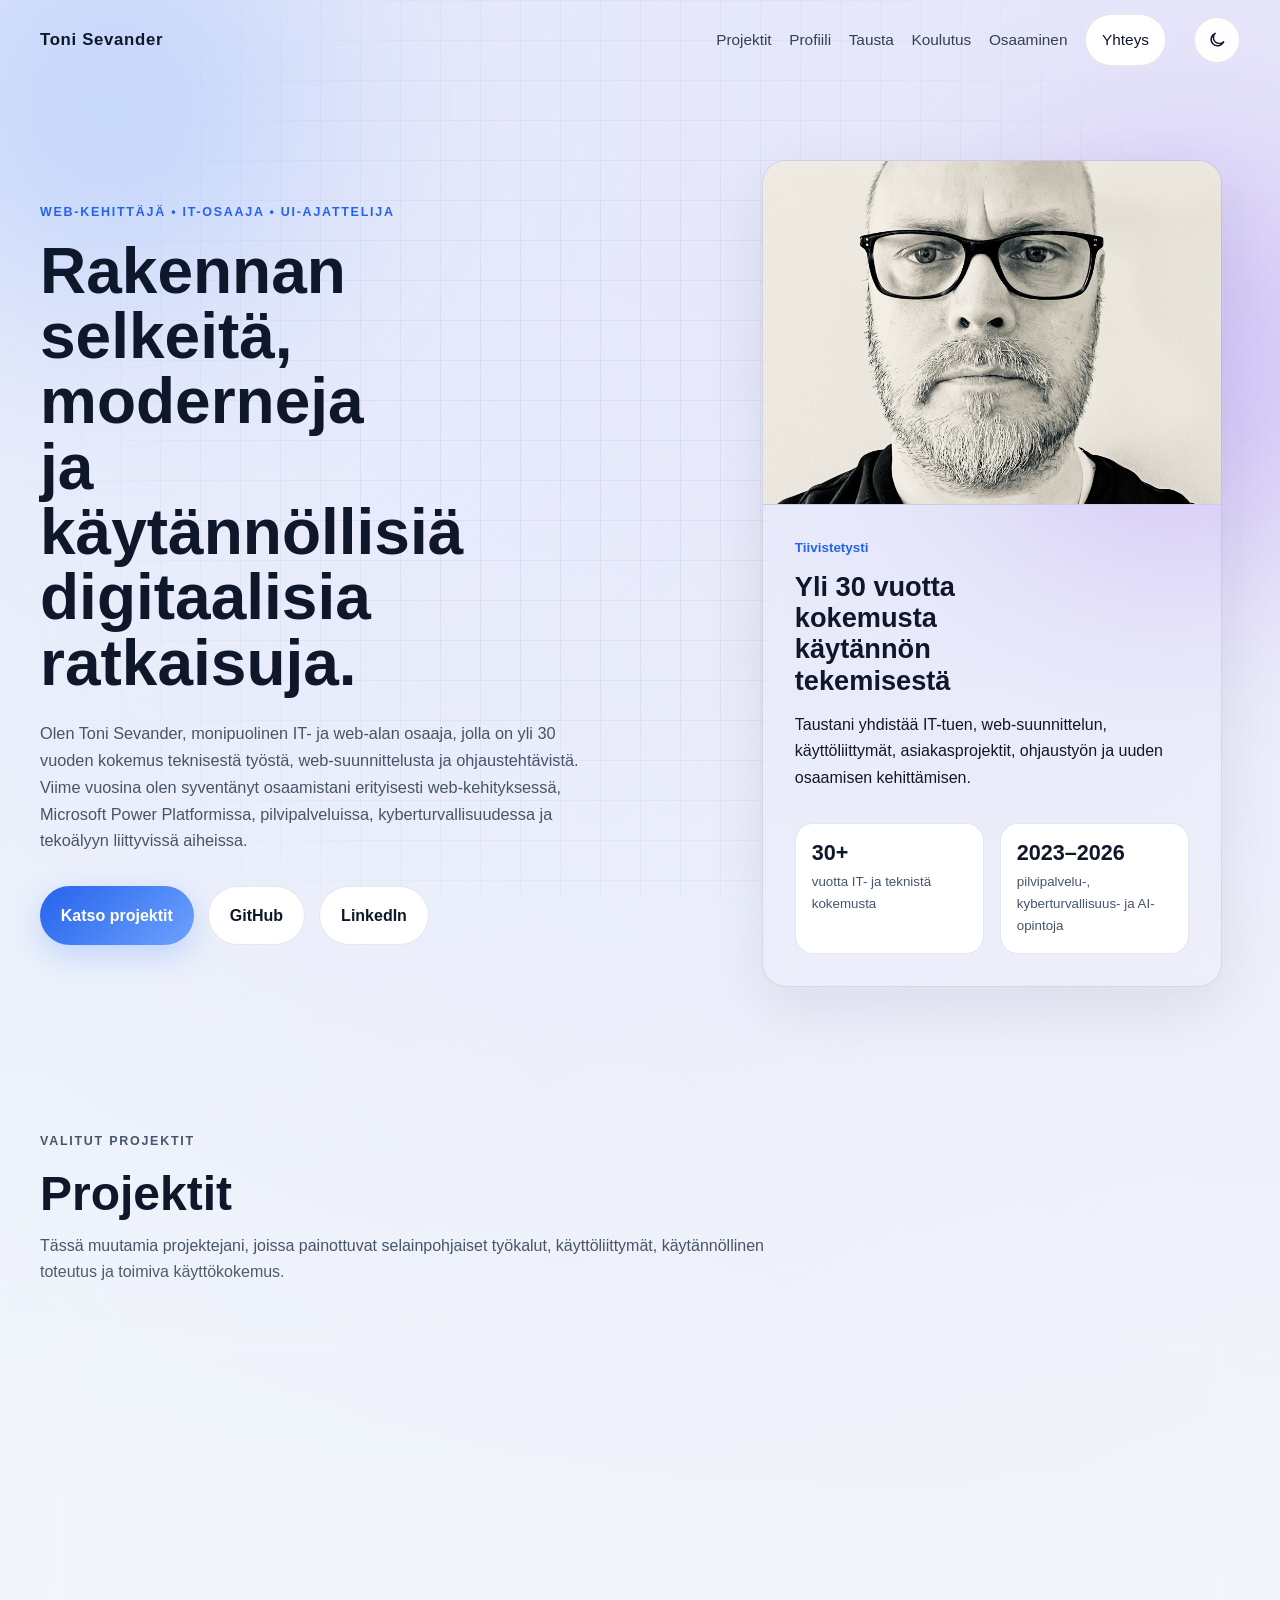
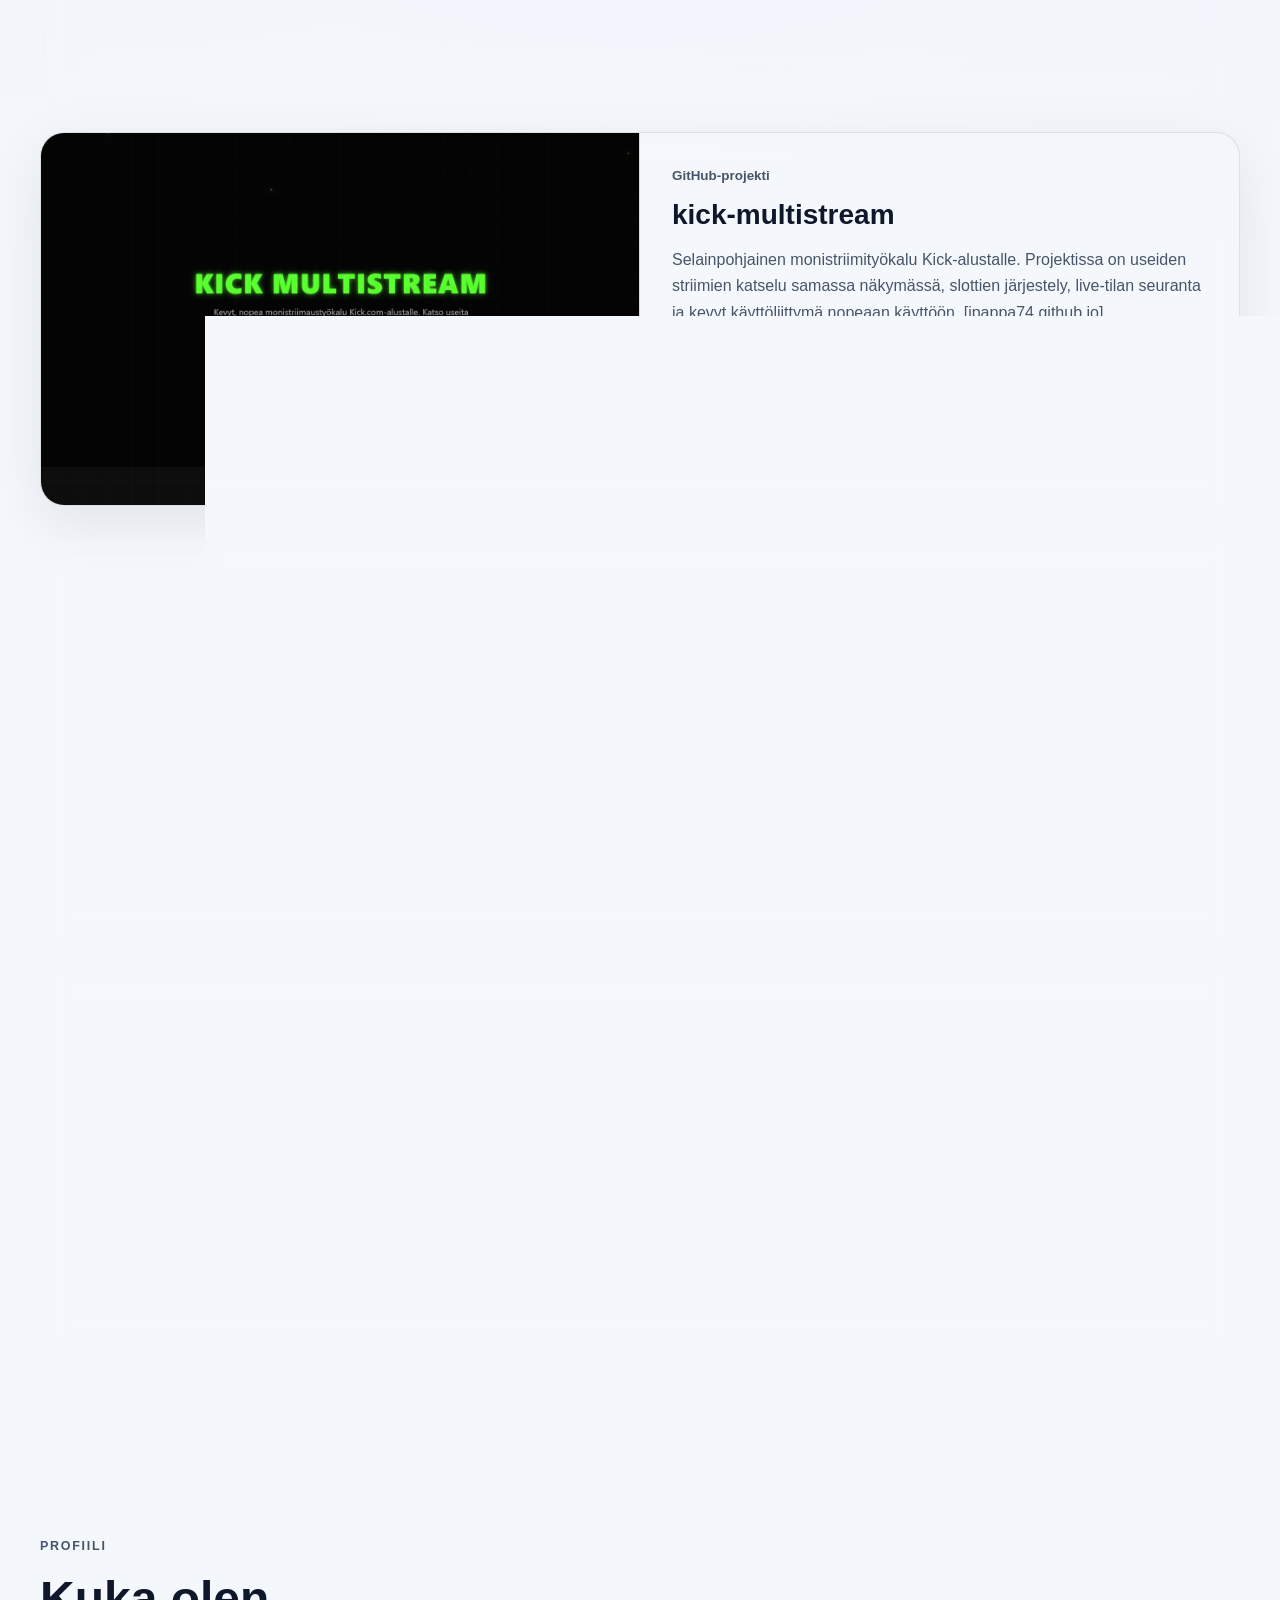
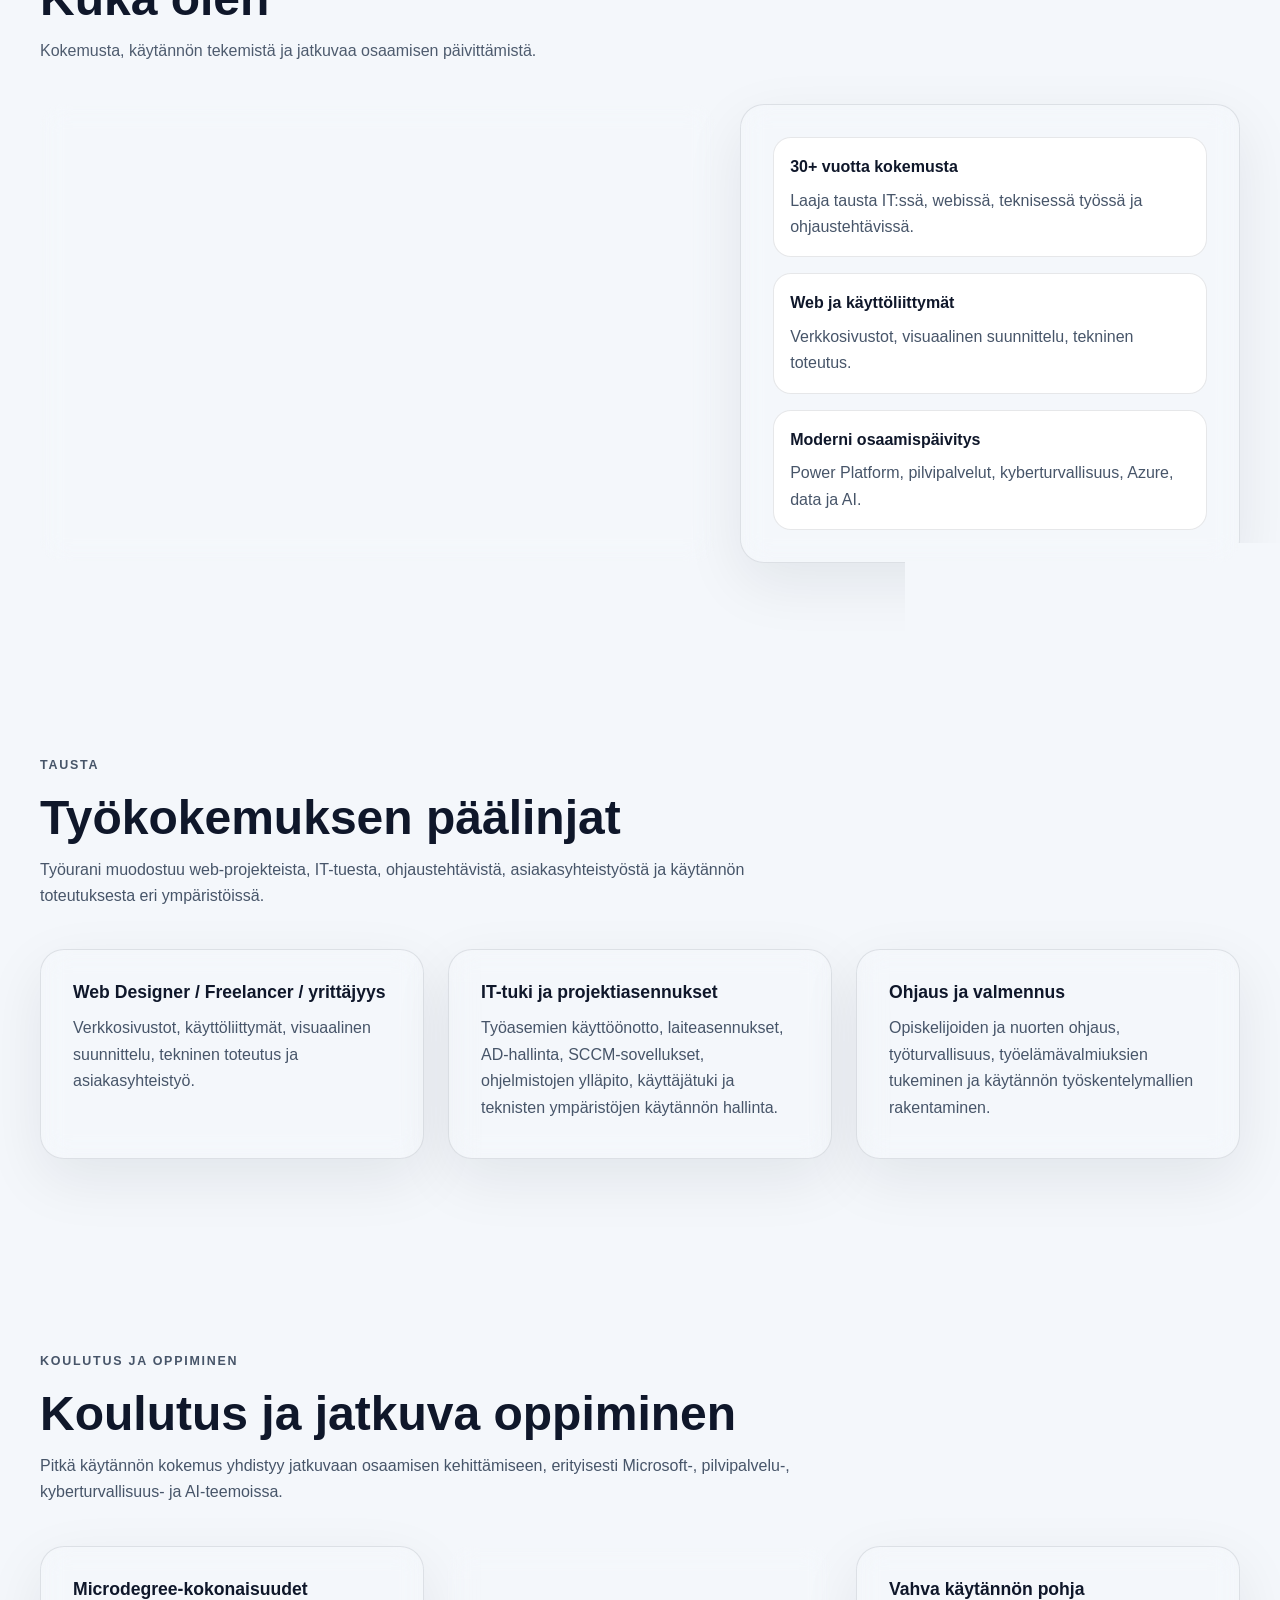
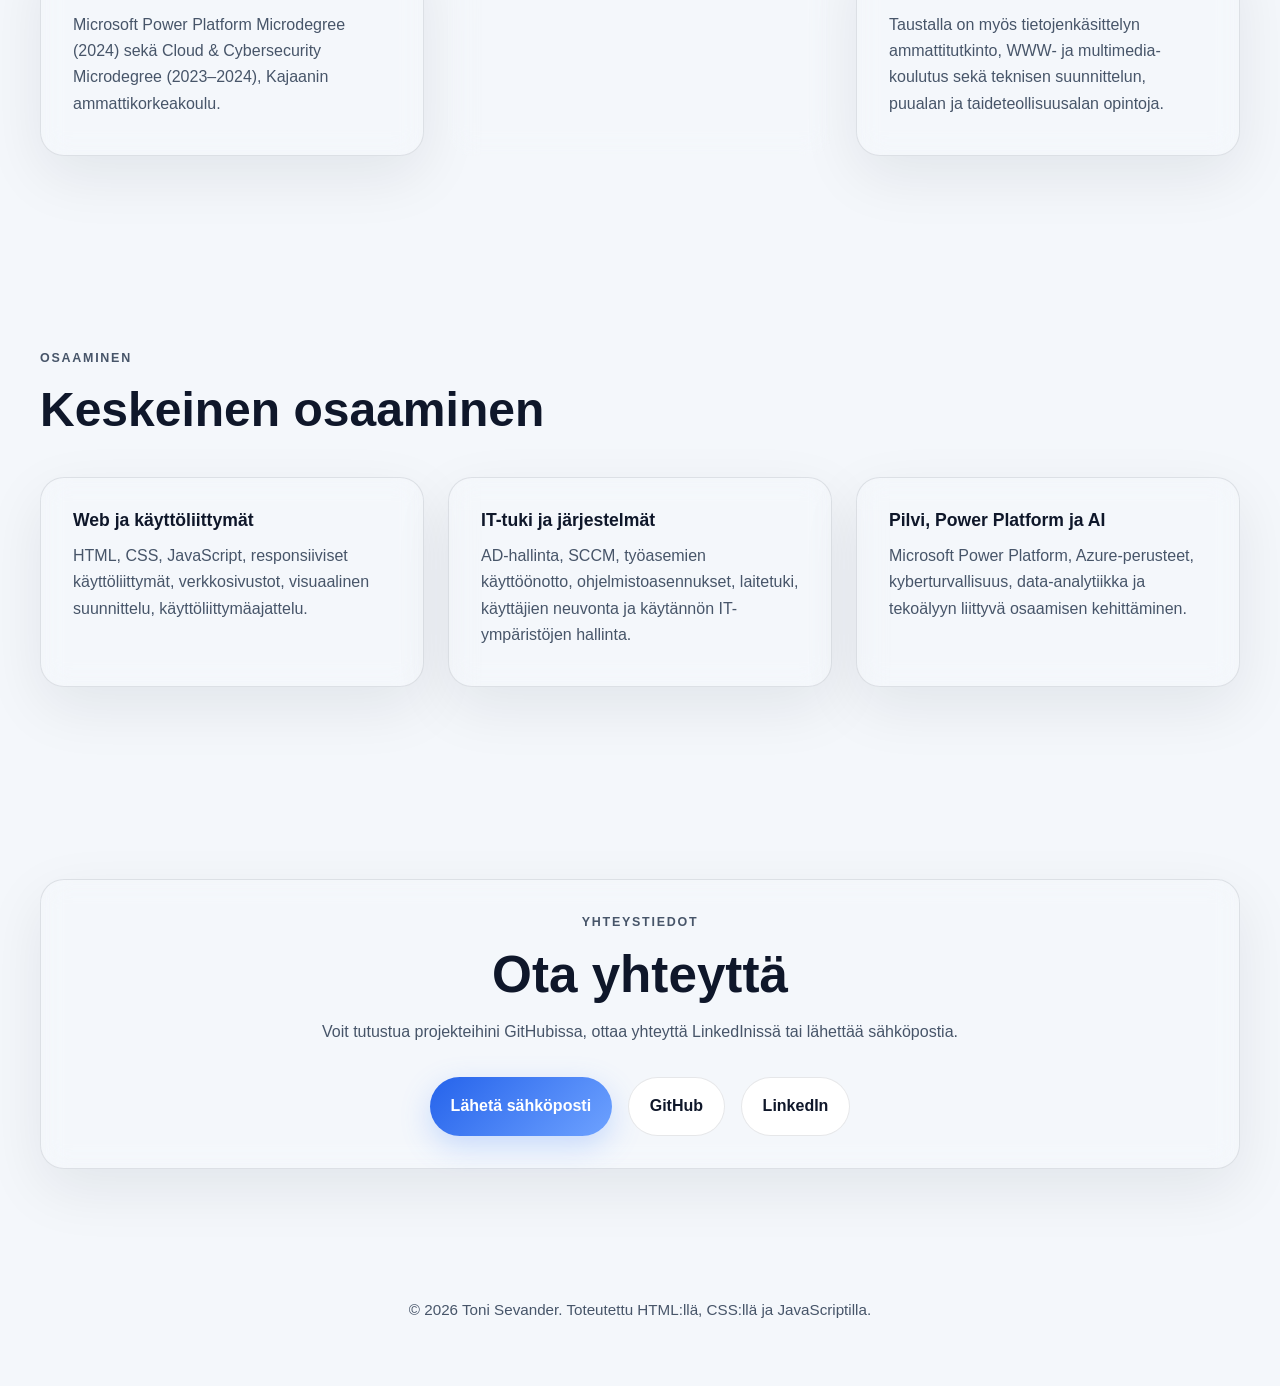
==== index.html @ 5d5437a3 "Update print statement from 'Hello' to 'Goodbye'" ====
<head>
	  <meta charset="UTF-8" />
	  <meta name="viewport" content="width=device-width, initial-scale=1.0" />

	  <title>Toni Sevander | Portfolio</title>
	  <meta
		name="description"
		content="Toni Sevanderin portfolio – web-kehitystä, käyttöliittymiä, IT-osaamista sekä jatkuvaa oppimista pilvipalvelu- ja AI-teemoissa."
	  />
	  <meta
		name="keywords"
		content="Toni Sevander, portfolio, web-kehitys, frontend, HTML, CSS, JavaScript, IT-tuki, Power Platform, Azure"
	  />
	  <meta name="author" content="Toni Sevander" />
	  <meta name="theme-color" content="#0b1020" />
	  <meta name="robots" content="index, follow" />

	  <link rel="icon" type="image/svg+xml" href="assets/favicon/favicon.ico" />
	  <link rel="icon" type="image/png" sizes="32x32" href="assets/favicon/favicon-32.png" />
	  <link rel="icon" type="image/png" sizes="16x16" href="assets/favicon/favicon-16.png" />
	  <link rel="apple-touch-icon" sizes="180x180" href="assets/favicon/apple-touch-icon.png" />

	  <meta property="og:type" content="website" />
	  <meta property="og:locale" content="fi_FI" />
	  <meta property="og:site_name" content="Toni Sevander Portfolio" />
	  <meta property="og:title" content="Toni Sevander | Portfolio" />
	  <meta
		property="og:description"
		content="Web-kehitystä, käyttöliittymiä, IT-osaamista sekä jatkuvaa oppimista pilvipalvelu- AI-teemoissa."
	  />
	  <meta
		property="og:url"
		content="https://ipappa74.github.io/tonis-portfolio/"
	  />
	  <meta
		property="og:image"
		content="https://ipappa74.github.io/tonis-portfolio/assets/images/og-image.jpg"
	  />
	  <meta property="og:image:width" content="1200" />
	  <meta property="og:image:height" content="630" />
	  <meta property="og:image:alt" content="Toni Sevanderin portfolio" />

	  <meta name="twitter:card" content="summary_large_image" />
	  <meta name="twitter:title" content="Toni Sevander | Portfolio" />
	  <meta
		name="twitter:description"
		content="Web-kehitystä, käyttöliittymiä, IT-osaamista sekä jatkuvaa oppimista pilvipalvelu- ja AI-teemoissa."
	  />
	  <meta
		name="twitter:image"
		content="https://ipappa74.github.io/tonis-portfolio/assets/images/og-image.jpg"
	  />

	  <script>
		document.documentElement.classList.add("js-enabled");

		const savedTheme = localStorage.getItem("theme");
		const systemPrefersDark = window.matchMedia("(prefers-color-scheme: dark)").matches;

		if (savedTheme === "dark" || (!savedTheme && systemPrefersDark)) {
		  document.documentElement.setAttribute("data-theme", "dark");
		} else {
		  document.documentElement.setAttribute("data-theme", "light");
		}
	  </script>

	  <link rel="stylesheet" href="style.css" />
	</head>
  <body>
    <div class="bg-orb orb-1"></div>
    <div class="bg-orb orb-2"></div>
    <div class="bg-grid"></div>

    <header class="site-header" id="header">
      <nav class="navbar container">
        <a href="#hero" class="logo">Toni Sevander</a>

        <div class="nav-links" id="navLinks">
          <a href="#projects">Projektit</a>
          <a href="#about">Profiili</a>
          <a href="#experience">Tausta</a>
          <a href="#education">Koulutus</a>
          <a href="#stack">Osaaminen</a>
          <a href="#contact" class="nav-cta">Yhteys</a>
        </div>

        <button
          class="theme-toggle"
          id="themeToggle"
          type="button"
          aria-label="Vaihda teema"
          title="Vaihda teema"
        >
          <span class="theme-toggle-icon" aria-hidden="true"></span>
        </button>

        <button class="nav-toggle" id="navToggle" aria-label="Avaa valikko">
          <span></span>
          <span></span>
        </button>
      </nav>
    </header>

    <main>
      <section class="hero container reveal" id="hero">
        <div class="hero-copy">
          <p class="eyebrow">Web-kehittäjä • IT-osaaja • UI-ajattelija</p>
          <h1>
            Rakennan selkeitä, moderneja ja käytännöllisiä digitaalisia ratkaisuja.
          </h1>
          <p class="hero-text">
            Olen Toni Sevander, monipuolinen IT- ja web-alan osaaja, jolla on yli
            30 vuoden kokemus teknisestä työstä, web-suunnittelusta ja
            ohjaustehtävistä. Viime vuosina olen syventänyt osaamistani erityisesti
            web-kehityksessä, Microsoft Power Platformissa, pilvipalveluissa,
            kyberturvallisuudessa ja tekoälyyn liittyvissä aiheissa.
          </p>

          <div class="hero-actions">
            <a href="#projects" class="btn btn-primary">Katso projektit</a>
            <a
              href="https://github.com/ipappa74"
              target="_blank"
              rel="noopener noreferrer"
              class="btn btn-secondary"
            >
              GitHub
            </a>
            <a
              href="https://www.linkedin.com/in/toni-sevander/"
              target="_blank"
              rel="noopener noreferrer"
              class="btn btn-secondary"
            >
              LinkedIn
            </a>
          </div>
        </div>

        <div class="hero-visual reveal">
          <div class="profile-card glass">
            <div class="profile-image-wrap">
              <img
                src="assets/images/profile.jpeg"
                alt="Toni Sevander"
                class="profile-image"
              />
              <div class="image-fallback" aria-hidden="true">
                <div class="image-fallback-content">
                  <strong>Toni Sevander</strong>
                  <span>Lisää profiilikuva: assets/images/profile.jpg</span>
                </div>
              </div>
            </div>

            <div class="profile-card-content">
              <p class="card-label">Tiivistetysti</p>
              <h2>Yli 30 vuotta kokemusta käytännön tekemisestä</h2>
              <p>
                Taustani yhdistää IT-tuen, web-suunnittelun, käyttöliittymät,
                asiakasprojektit, ohjaustyön ja uuden osaamisen kehittämisen.
              </p>

              <div class="mini-stats">
                <div>
                  <span>30+</span>
                  <small>vuotta IT- ja teknistä kokemusta</small>
                </div>
                <div>
                  <span>2023–2026</span>
                  <small>pilvipalvelu-, kyberturvallisuus- ja AI-opintoja</small>
                </div>
              </div>
            </div>
          </div>
        </div>
      </section>

      <section class="section container reveal" id="projects">
        <div class="section-heading">
          <p class="eyebrow">Valitut projektit</p>
          <h2>Projektit</h2>
          <p>
            Tässä muutamia projektejani, joissa painottuvat selainpohjaiset työkalut,
            käyttöliittymät, käytännöllinen toteutus ja toimiva käyttökokemus.
          </p>
        </div>

        <div class="projects">
          <article class="project-card glass">
            <div class="project-image-wrap">
              <img
                src="assets/images/streamlayer.png"
                alt="StreamLayer-projektin näkymä"
                class="project-shot"
              />
              <div class="image-fallback" aria-hidden="true">
                <div class="image-fallback-content">
                  <strong>StreamLayer</strong>
                  <span>Lisää screenshot: assets/images/streamlayer.png</span>
                </div>
              </div>
            </div>
            <div class="project-content">
              <p class="project-tag">GitHub-projekti</p>
              <h3>streamlayer</h3>
              <p>
                Kevyt monistriimien hallintapaneeli Twitch- ja Kick-ympäristöihin.
                Projektissa korostuvat responsiivinen käyttöliittymä, automaattinen
                layout, live-tilan seuranta, suosikit sekä eri palveluihin tehtävät
                integraatiot. [ipappa74.github.io](https://ipappa74.github.io/streamlayer/)
              </p>
              <ul class="tech-list">
                <li>HTML5</li>
                <li>CSS3</li>
                <li>JavaScript</li>
                <li>API-integraatiot</li>
              </ul>
              <div class="project-links">
                <a
                  href="https://ipappa74.github.io/streamlayer/"
                  target="_blank"
                  rel="noopener noreferrer"
                >
                  Live
                </a>
                <a
                  href="https://github.com/ipappa74/streamlayer"
                  target="_blank"
                  rel="noopener noreferrer"
                >
                  GitHub
                </a>
              </div>
            </div>
          </article>

          <article class="project-card glass">
            <div class="project-image-wrap">
              <img
                src="assets/images/kick-multistream.png"
                alt="Kick Multistream -projektin näkymä"
                class="project-shot"
              />
              <div class="image-fallback" aria-hidden="true">
                <div class="image-fallback-content">
                  <strong>Kick Multistream</strong>
                  <span>Lisää screenshot: assets/images/kick-multistream.png</span>
                </div>
              </div>
            </div>
            <div class="project-content">
              <p class="project-tag">GitHub-projekti</p>
              <h3>kick-multistream</h3>
              <p>
                Selainpohjainen monistriimityökalu Kick-alustalle. Projektissa on
                useiden striimien katselu samassa näkymässä, slottien järjestely,
                live-tilan seuranta ja kevyt käyttöliittymä nopeaan käyttöön. [ipappa74.github.io](https://ipappa74.github.io/kick-multistream/)
              </p>
              <ul class="tech-list">
                <li>HTML5</li>
                <li>CSS3</li>
                <li>Vanilla JS</li>
                <li>Kick UI</li>
              </ul>
              <div class="project-links">
                <a
                  href="https://ipappa74.github.io/kick-multistream/"
                  target="_blank"
                  rel="noopener noreferrer"
                >
                  Live
                </a>
                <a
                  href="https://github.com/ipappa74/kick-multistream"
                  target="_blank"
                  rel="noopener noreferrer"
                >
                  GitHub
                </a>
              </div>
            </div>
          </article>

          <article class="project-card glass">
            <div class="project-image-wrap">
              <img
                src="assets/images/bookmark-manager.png"
                alt="Bookmark Manager Pro -projektin näkymä"
                class="project-shot"
              />
              <div class="image-fallback" aria-hidden="true">
                <div class="image-fallback-content">
                  <strong>Bookmark Manager Pro</strong>
                  <span>Lisää screenshot: assets/images/bookmark-manager.png</span>
                </div>
              </div>
            </div>
            <div class="project-content">
              <p class="project-tag">GitHub-projekti</p>
              <h3>bookmark-manager</h3>
              <p>
                Selainlaajennus Chromelle ja Edgelle, joka korvaa selaimen
                oletuskirjanmerkkivalikon laajalla hallintanäkymällä. Mukana ovat
                esimerkiksi kirjanmerkkipuu, reaaliaikainen haku, drag & drop,
                duplikaattien etsintä, URL-tarkistus sekä HTML- ja JSON-vienti/tuonti. [github.com](https://github.com/ipappa74/bookmark-manager)
              </p>
              <ul class="tech-list">
                <li>Chrome Extension</li>
                <li>JavaScript</li>
                <li>HTML</li>
                <li>CSS</li>
              </ul>
              <div class="project-links">
                <a
                  href="https://github.com/ipappa74/bookmark-manager"
                  target="_blank"
                  rel="noopener noreferrer"
                >
                  GitHub
                </a>
              </div>
            </div>
          </article>

          <article class="project-card glass github-card">
            <div class="project-image-wrap github-visual">
              <div class="github-mark" aria-hidden="true">
                <svg viewBox="0 0 24 24" fill="currentColor">
                  <path d="M12 .5C5.65.5.5 5.65.5 12.02c0 5.1 3.3 9.42 7.88 10.94.58.1.79-.25.79-.56 0-.28-.01-1.2-.02-2.18-3.2.7-3.88-1.36-3.88-1.36-.52-1.34-1.28-1.69-1.28-1.69-1.05-.72.08-.7.08-.7 1.16.08 1.77 1.2 1.77 1.2 1.03 1.77 2.7 1.26 3.36.96.1-.75.4-1.26.72-1.55-2.55-.29-5.24-1.29-5.24-5.72 0-1.26.45-2.29 1.19-3.1-.12-.29-.52-1.46.11-3.04 0 0 .98-.32 3.2 1.18a11.1 11.1 0 0 1 5.82 0c2.22-1.5 3.19-1.18 3.19-1.18.64 1.58.24 2.75.12 3.04.74.81 1.19 1.84 1.19 3.1 0 4.44-2.7 5.42-5.28 5.71.41.36.77 1.06.77 2.14 0 1.55-.01 2.79-.01 3.17 0 .31.21.67.8.56A11.53 11.53 0 0 0 23.5 12.02C23.5 5.65 18.35.5 12 .5Z"/>
                </svg>
              </div>
              <div class="github-visual-text">
                <strong>GitHub-profiili</strong>
                <span>ipappa74 / Toni Sevander</span>
              </div>
            </div>
            <div class="project-content">
              <p class="project-tag">Profiili ja jatkuva kehitys</p>
              <h3>GitHub-profiili</h3>
              <p>
                GitHub-profiilini kokoaa yhteen käytännönläheisiä web- ja
                käyttöliittymäprojekteja. Näkyvissä projekteissa painottuvat
                selainpohjaiset työkalut, monistriimausratkaisut ja jatkuva
                käytännön kautta oppiminen. [github.com](https://github.com/ipappa74)
              </p>
              <ul class="tech-list">
                <li>Frontend</li>
                <li>Käyttöliittymät</li>
                <li>Työkalut</li>
                <li>Jatkuva oppiminen</li>
              </ul>
              <div class="project-links">
                <a
                  href="https://github.com/ipappa74"
                  target="_blank"
                  rel="noopener noreferrer"
                >
                  GitHub-profiili
                </a>
                <a
                  href="https://www.linkedin.com/in/toni-sevander/"
                  target="_blank"
                  rel="noopener noreferrer"
                >
                  LinkedIn
                </a>
              </div>
            </div>
          </article>
        </div>
      </section>

      <section class="section container reveal" id="about">
        <div class="section-heading">
          <p class="eyebrow">Profiili</p>
          <h2>Kuka olen</h2>
          <p>
            Kokemusta, käytännön tekemistä ja jatkuvaa osaamisen päivittämistä.
          </p>
        </div>

        <div class="about-grid">
          <div class="about-copy glass">
            <p>
              Olen Toni Sevander, Oulussa toimiva monipuolinen osaaja, jonka
              tausta yhdistää pitkän käytännön kokemuksen IT-tuesta,
              web-suunnittelusta, käyttöliittymistä, teknisestä toteutuksesta ja
              ohjaustyöstä.
            </p>
            <p>
              Olen tehnyt verkkosivustoja, visuaalista suunnittelua ja
              asiakasprojekteja sekä työskennellyt rooleissa, joissa korostuvat
              laiteympäristöt, käyttäjätuki, AD-hallinta, SCCM, käytännön
              ongelmanratkaisu ja yhteistyö.
            </p>
            <p>
              Viime vuosina olen täydentänyt osaamistani erityisesti Microsoftin
              ekosysteemissä, Power Platformissa, pilvipalveluissa,
              kyberturvallisuudessa, Azure-perusteissa, data-analytiikassa ja
              tekoälyn hyödyntämisessä.
            </p>
          </div>

          <div class="about-highlights glass">
            <div class="highlight">
              <h3>30+ vuotta kokemusta</h3>
              <p>Laaja tausta IT:ssä, webissä, teknisessä työssä ja ohjaustehtävissä.</p>
            </div>
            <div class="highlight">
              <h3>Web ja käyttöliittymät</h3>
              <p>Verkkosivustot, visuaalinen suunnittelu, tekninen toteutus.</p>
            </div>
            <div class="highlight">
              <h3>Moderni osaamispäivitys</h3>
              <p>Power Platform, pilvipalvelut, kyberturvallisuus, Azure, data ja AI.</p>
            </div>
          </div>
        </div>
      </section>

      <section class="section container reveal" id="experience">
        <div class="section-heading">
          <p class="eyebrow">Tausta</p>
          <h2>Työkokemuksen päälinjat</h2>
          <p>
            Työurani muodostuu web-projekteista, IT-tuesta, ohjaustehtävistä,
            asiakasyhteistyöstä ja käytännön toteutuksesta eri ympäristöissä.
          </p>
        </div>

        <div class="stack-grid">
          <article class="stack-card glass">
            <h3>Web Designer / Freelancer / yrittäjyys</h3>
            <p>
              Verkkosivustot, käyttöliittymät, visuaalinen suunnittelu, tekninen
              toteutus ja asiakasyhteistyö.
            </p>
          </article>

          <article class="stack-card glass">
            <h3>IT-tuki ja projektiasennukset</h3>
            <p>
              Työasemien käyttöönotto, laiteasennukset, AD-hallinta,
              SCCM-sovellukset, ohjelmistojen ylläpito, käyttäjätuki ja teknisten
              ympäristöjen käytännön hallinta.
            </p>
          </article>

          <article class="stack-card glass">
            <h3>Ohjaus ja valmennus</h3>
            <p>
              Opiskelijoiden ja nuorten ohjaus, työturvallisuus,
              työelämävalmiuksien tukeminen ja käytännön työskentelymallien
              rakentaminen.
            </p>
          </article>
        </div>
      </section>

      <section class="section container reveal" id="education">
        <div class="section-heading">
          <p class="eyebrow">Koulutus ja oppiminen</p>
          <h2>Koulutus ja jatkuva oppiminen</h2>
          <p>
            Pitkä käytännön kokemus yhdistyy jatkuvaan osaamisen kehittämiseen,
            erityisesti Microsoft-, pilvipalvelu-, kyberturvallisuus- ja AI-teemoissa.
          </p>
        </div>

        <div class="stack-grid">
          <article class="stack-card glass">
            <h3>Microdegree-kokonaisuudet</h3>
            <p>
              Microsoft Power Platform Microdegree (2024) sekä Cloud &
              Cybersecurity Microdegree (2023–2024), Kajaanin ammattikorkeakoulu.
            </p>
          </article>

          <article class="stack-card glass">
            <h3>AI, Azure ja data</h3>
            <p>
              Exploring Artificial Intelligence (2024), Practical AI (2023),
              Exploring Microsoft Azure (2024–2026) ja Exploring Data and
              Analytics (2026).
            </p>
          </article>

          <article class="stack-card glass">
            <h3>Vahva käytännön pohja</h3>
            <p>
              Taustalla on myös tietojenkäsittelyn ammattitutkinto,
              WWW- ja multimedia-koulutus sekä teknisen suunnittelun, puualan ja
              taideteollisuusalan opintoja.
            </p>
          </article>
        </div>
      </section>

      <section class="section container reveal" id="stack">
        <div class="section-heading">
          <p class="eyebrow">Osaaminen</p>
          <h2>Keskeinen osaaminen</h2>
        </div>

        <div class="stack-grid">
          <article class="stack-card glass">
            <h3>Web ja käyttöliittymät</h3>
            <p>
              HTML, CSS, JavaScript, responsiiviset käyttöliittymät,
              verkkosivustot, visuaalinen suunnittelu, käyttöliittymäajattelu.
            </p>
          </article>

          <article class="stack-card glass">
            <h3>IT-tuki ja järjestelmät</h3>
            <p>
              AD-hallinta, SCCM, työasemien käyttöönotto, ohjelmistoasennukset,
              laitetuki, käyttäjien neuvonta ja käytännön IT-ympäristöjen hallinta.
            </p>
          </article>

          <article class="stack-card glass">
            <h3>Pilvi, Power Platform ja AI</h3>
            <p>
              Microsoft Power Platform, Azure-perusteet, kyberturvallisuus,
              data-analytiikka ja tekoälyyn liittyvä osaamisen kehittäminen.
            </p>
          </article>
        </div>
      </section>

      <section class="section container reveal" id="contact">
        <div class="contact-card glass">
          <p class="eyebrow">Yhteystiedot</p>
          <h2>Ota yhteyttä</h2>
          <p>
            Voit tutustua projekteihini GitHubissa, ottaa yhteyttä LinkedInissä
            tai lähettää sähköpostia.
          </p>

          <div class="contact-links">
            <a href="mailto:toni.sevander@gmail.com" class="btn btn-primary">
              Lähetä sähköposti
            </a>
            <a
              href="https://github.com/ipappa74"
              target="_blank"
              rel="noopener noreferrer"
              class="btn btn-secondary"
            >
              GitHub
            </a>
            <a
              href="https://www.linkedin.com/in/toni-sevander/"
              target="_blank"
              rel="noopener noreferrer"
              class="btn btn-secondary"
            >
              LinkedIn
            </a>
          </div>
        </div>
      </section>
    </main>

    <footer class="site-footer container">
      <p>© 2026 Toni Sevander. Toteutettu HTML:llä, CSS:llä ja JavaScriptilla.</p>
    </footer>

    <script src="script.js"></script>
  </body>
</html>
---- style.css ----
:root {
  color-scheme: light dark;
  --radius: 24px;
  --radius-sm: 18px;
  --max-width: 1200px;
  --section-space: 6rem;
  --nav-height: 80px;
}

:root[data-theme="light"] {
  --bg: #f4f7fb;
  --bg-soft: #ffffff;
  --text: #0f172a;
  --muted: #475569;
  --muted-strong: #334155;
  --border: rgba(15, 23, 42, 0.1);
  --border-strong: rgba(15, 23, 42, 0.18);
  --accent: #2563eb;
  --accent-2: #7c3aed;
  --accent-soft: rgba(37, 99, 235, 0.1);
  --shadow: 0 20px 60px rgba(15, 23, 42, 0.08);
  --nav-bg: rgba(255, 255, 255, 0.86);
  --nav-mobile-bg: rgba(255, 255, 255, 0.96);
  --toggle-bg: rgba(255, 255, 255, 0.95);
  --project-overlay-line: rgba(15, 23, 42, 0.05);
  --link-underline: rgba(15, 23, 42, 0.26);
}

:root[data-theme="dark"] {
  --bg: #0b1020;
  --bg-soft: #11182d;
  --text: #f5f7fa;
  --muted: #9ca3af;
  --muted-strong: #cbd5e1;
  --border: rgba(255, 255, 255, 0.08);
  --border-strong: rgba(255, 255, 255, 0.14);
  --accent: #4f8cff;
  --accent-2: #7c3aed;
  --accent-soft: rgba(79, 140, 255, 0.14);
  --shadow: 0 20px 60px rgba(0, 0, 0, 0.35);
  --nav-bg: rgba(11, 16, 32, 0.74);
  --nav-mobile-bg: rgba(11, 16, 32, 0.95);
  --toggle-bg: rgba(255, 255, 255, 0.04);
  --project-overlay-line: rgba(255, 255, 255, 0.03);
  --link-underline: rgba(255, 255, 255, 0.35);
}

* {
  margin: 0;
  padding: 0;
  box-sizing: border-box;
}

html {
  scroll-behavior: smooth;
}

body {
  font-family: Arial, Helvetica, sans-serif;
  background:
    radial-gradient(circle at top left, rgba(79, 140, 255, 0.08), transparent 30%),
    radial-gradient(circle at top right, rgba(124, 58, 237, 0.08), transparent 30%),
    var(--bg);
  color: var(--text);
  line-height: 1.65;
  overflow-x: hidden;
  position: relative;
  transition: background 0.3s ease, color 0.3s ease;
}

a {
  color: inherit;
  text-decoration: none;
}

img,
svg {
  display: block;
  max-width: 100%;
}

button,
input,
textarea,
select {
  font: inherit;
}

.container {
  width: min(100% - 2rem, var(--max-width));
  margin-inline: auto;
}

.section {
  padding: var(--section-space) 0;
  position: relative;
}

.glass {
  background: rgba(255, 255, 255, 0.04);
  backdrop-filter: blur(14px);
  -webkit-backdrop-filter: blur(14px);
  border: 1px solid var(--border);
  box-shadow: var(--shadow);
  border-radius: var(--radius);
  transition: background 0.3s ease, border-color 0.3s ease, box-shadow 0.3s ease;
}

.bg-grid {
  position: fixed;
  inset: 0;
  background-image:
    linear-gradient(var(--project-overlay-line) 1px, transparent 1px),
    linear-gradient(90deg, var(--project-overlay-line) 1px, transparent 1px);
  background-size: 40px 40px;
  mask-image: radial-gradient(circle at center, black 30%, transparent 85%);
  pointer-events: none;
  z-index: -3;
}

.bg-orb {
  position: fixed;
  width: 420px;
  height: 420px;
  border-radius: 50%;
  filter: blur(100px);
  opacity: 0.2;
  pointer-events: none;
  z-index: -2;
}

.orb-1 {
  top: -100px;
  left: -100px;
  background: #4f8cff;
}

.orb-2 {
  right: -120px;
  top: 160px;
  background: #7c3aed;
}

.site-header {
  position: sticky;
  top: 0;
  z-index: 1000;
  transition: background 0.3s ease, border-color 0.3s ease, box-shadow 0.3s ease;
}

.site-header.scrolled {
  background: var(--nav-bg);
  backdrop-filter: blur(16px);
  -webkit-backdrop-filter: blur(16px);
  border-bottom: 1px solid var(--border);
  box-shadow: 0 8px 30px rgba(0, 0, 0, 0.08);
}

.navbar {
  min-height: var(--nav-height);
  display: flex;
  align-items: center;
  justify-content: space-between;
  gap: 1rem;
}

.logo {
  font-size: 1.05rem;
  font-weight: 700;
  letter-spacing: 0.04em;
  white-space: nowrap;
}

.nav-links {
  display: flex;
  align-items: center;
  gap: 1.1rem;
  margin-left: auto;
  margin-right: 0.75rem;
}

.nav-links a {
  color: var(--muted-strong);
  transition: color 0.25s ease, transform 0.25s ease, opacity 0.25s ease;
  font-size: 0.96rem;
  position: relative;
}

.nav-links a:hover {
  color: var(--text);
  transform: translateY(-1px);
}

.nav-links a.active {
  color: var(--text);
}

.nav-links a.active::after {
  content: "";
  position: absolute;
  left: 0;
  bottom: -6px;
  width: 100%;
  height: 2px;
  border-radius: 999px;
  background: var(--accent);
}

.nav-cta {
  padding: 0.75rem 1rem;
  border: 1px solid var(--border);
  border-radius: 999px;
  color: var(--text) !important;
  background: var(--bg-soft);
}

.theme-toggle {
  width: 46px;
  height: 46px;
  border-radius: 999px;
  border: 1px solid var(--border);
  background: var(--toggle-bg);
  color: var(--text);
  display: inline-flex;
  align-items: center;
  justify-content: center;
  cursor: pointer;
  transition:
    transform 0.25s ease,
    background 0.25s ease,
    border-color 0.25s ease,
    box-shadow 0.25s ease;
  flex-shrink: 0;
}

.theme-toggle:hover {
  transform: translateY(-2px);
  border-color: var(--border-strong);
  box-shadow: 0 10px 30px rgba(37, 99, 235, 0.12);
}

.theme-toggle:focus-visible,
.btn:focus-visible,
.nav-links a:focus-visible,
.project-links a:focus-visible {
  outline: 2px solid var(--accent);
  outline-offset: 3px;
}

.theme-toggle-icon {
  width: 20px;
  height: 20px;
  color: currentColor;
}

.theme-toggle-icon svg {
  width: 100%;
  height: 100%;
  stroke: currentColor;
}

.nav-toggle {
  display: none;
  background: transparent;
  border: 0;
  cursor: pointer;
}

.nav-toggle span {
  display: block;
  width: 24px;
  height: 2px;
  background: var(--text);
  margin: 5px 0;
  transition: 0.3s ease;
  border-radius: 999px;
}

.hero {
  min-height: calc(100vh - var(--nav-height));
  display: grid;
  grid-template-columns: 1.15fr 0.85fr;
  align-items: center;
  gap: 2rem;
  padding: 5rem 0 3rem;
}

.hero-visual {
  display: flex;
  align-items: center;
  justify-content: center;
}

.profile-card {
  width: 100%;
  max-width: 460px;
  overflow: hidden;
  padding: 0;
}

.profile-image-wrap {
  aspect-ratio: 4 / 3;
  overflow: hidden;
  border-bottom: 1px solid var(--border);
  background:
    linear-gradient(135deg, rgba(79, 140, 255, 0.25), rgba(124, 58, 237, 0.15)),
    var(--bg-soft);
  position: relative;
}

.profile-image {
  width: 100%;
  height: 100%;
  object-fit: cover;
  filter: saturate(1.02) contrast(1.02);
}

.profile-card-content {
  padding: 2rem;
}

.eyebrow {
  color: var(--accent);
  text-transform: uppercase;
  letter-spacing: 0.14em;
  font-size: 0.78rem;
  font-weight: 700;
  margin-bottom: 1rem;
}

.hero h1 {
  font-size: clamp(2.6rem, 5vw, 5rem);
  line-height: 1.02;
  max-width: 11ch;
  margin-bottom: 1.5rem;
}

.hero-text,
.section-heading p,
.project-content p,
.about-copy p,
.stack-card p,
.contact-card p,
.mini-stats small,
.highlight p,
.image-fallback span,
.github-visual-text span {
  color: var(--muted);
}

.hero-text {
  max-width: 62ch;
  margin-bottom: 2rem;
  font-size: 1.02rem;
}

.hero-actions {
  display: flex;
  flex-wrap: wrap;
  gap: 0.9rem;
}

.btn {
  display: inline-flex;
  align-items: center;
  justify-content: center;
  min-height: 48px;
  padding: 0.95rem 1.3rem;
  border-radius: 999px;
  font-weight: 600;
  transition:
    transform 0.25s ease,
    background 0.25s ease,
    border-color 0.25s ease,
    box-shadow 0.25s ease,
    color 0.25s ease;
}

.btn:hover {
  transform: translateY(-2px);
}

.btn-primary {
  background: linear-gradient(135deg, var(--accent), #6ea2ff);
  color: white;
  box-shadow: 0 10px 30px rgba(79, 140, 255, 0.28);
}

.btn-secondary {
  background: var(--bg-soft);
  border: 1px solid var(--border);
  color: var(--text);
}

.btn-secondary:hover {
  border-color: var(--border-strong);
}

.card-label,
.project-tag {
  color: var(--accent);
  font-size: 0.84rem;
  font-weight: 600;
  margin-bottom: 0.75rem;
}

.profile-card-content h2 {
  margin-bottom: 1rem;
  font-size: 1.7rem;
  line-height: 1.15;
  max-width: 15ch;
}

.mini-stats {
  display: grid;
  grid-template-columns: 1fr 1fr;
  gap: 1rem;
  margin-top: 2rem;
}

.mini-stats div {
  padding: 1rem;
  border-radius: var(--radius-sm);
  background: var(--bg-soft);
  border: 1px solid var(--border);
}

.mini-stats span {
  display: block;
  font-size: 1.35rem;
  font-weight: 700;
  margin-bottom: 0.35rem;
  line-height: 1.2;
}

.section-heading {
  margin-bottom: 2.5rem;
  max-width: 760px;
}

.section-heading h2 {
  font-size: clamp(2rem, 4vw, 3rem);
  line-height: 1.1;
  margin-bottom: 0.75rem;
}

.projects {
  display: grid;
  gap: 2rem;
}

.project-card {
  display: grid;
  grid-template-columns: 1fr 1fr;
  overflow: hidden;
  transition: transform 0.3s ease, border-color 0.3s ease;
}

.project-card:hover {
  transform: translateY(-4px);
  border-color: var(--border-strong);
}

.project-image-wrap {
  min-height: 320px;
  background:
    linear-gradient(135deg, rgba(79, 140, 255, 0.12), rgba(124, 58, 237, 0.08)),
    var(--bg-soft);
  position: relative;
  overflow: hidden;
  border-right: 1px solid var(--border);
}

.project-image-wrap::after {
  content: "";
  position: absolute;
  inset: 0;
  background:
    linear-gradient(var(--project-overlay-line) 1px, transparent 1px),
    linear-gradient(90deg, var(--project-overlay-line) 1px, transparent 1px);
  background-size: 28px 28px;
  opacity: 0.18;
  pointer-events: none;
}

.project-shot {
  width: 100%;
  height: 100%;
  min-height: 320px;
  object-fit: cover;
}

.github-visual {
  display: grid;
  place-items: center;
  background:
    radial-gradient(circle at 20% 20%, rgba(79, 140, 255, 0.26), transparent 35%),
    radial-gradient(circle at 80% 80%, rgba(124, 58, 237, 0.22), transparent 30%),
    linear-gradient(135deg, rgba(79, 140, 255, 0.18), rgba(124, 58, 237, 0.12)),
    var(--bg-soft);
}

.github-mark {
  width: 84px;
  height: 84px;
  color: var(--text);
  opacity: 0.92;
  margin-bottom: 1rem;
}

.github-visual-text {
  text-align: center;
  padding: 1rem;
}

.github-visual-text strong {
  display: block;
  font-size: 1.1rem;
  margin-bottom: 0.35rem;
}

.project-content {
  padding: 2rem;
  display: flex;
  flex-direction: column;
  justify-content: center;
}

.project-content h3 {
  font-size: 1.75rem;
  line-height: 1.15;
  margin-bottom: 1rem;
}

.tech-list {
  list-style: none;
  display: flex;
  flex-wrap: wrap;
  gap: 0.7rem;
  margin: 1.5rem 0;
}

.tech-list li {
  padding: 0.5rem 0.8rem;
  border-radius: 999px;
  background: var(--accent-soft);
  color: var(--accent);
  font-size: 0.9rem;
  border: 1px solid rgba(79, 140, 255, 0.18);
}

.project-links {
  display: flex;
  flex-wrap: wrap;
  gap: 1rem;
  margin-top: 0.25rem;
}

.project-links a {
  color: var(--text);
  font-weight: 600;
  position: relative;
}

.project-links a::after {
  content: "";
  position: absolute;
  left: 0;
  bottom: -3px;
  width: 100%;
  height: 1px;
  background: var(--link-underline);
  transform: scaleX(0.5);
  transform-origin: left;
  transition: transform 0.25s ease, background 0.25s ease;
}

.project-links a:hover::after {
  transform: scaleX(1);
  background: var(--accent);
}

.about-grid,
.stack-grid {
  display: grid;
  gap: 1.5rem;
}

.about-grid {
  grid-template-columns: 1.15fr 0.85fr;
}

.about-copy,
.about-highlights,
.stack-card,
.contact-card {
  padding: 2rem;
}

.about-copy p + p {
  margin-top: 1rem;
}

.about-highlights {
  display: grid;
  gap: 1rem;
}

.highlight {
  padding: 1rem;
  border-radius: var(--radius-sm);
  border: 1px solid var(--border);
  background: var(--bg-soft);
}

.highlight h3 {
  margin-bottom: 0.45rem;
  font-size: 1rem;
}

.stack-grid {
  grid-template-columns: repeat(3, 1fr);
}

.stack-card {
  min-height: 210px;
  transition: transform 0.25s ease, border-color 0.25s ease;
}

.stack-card:hover {
  transform: translateY(-3px);
  border-color: var(--border-strong);
}

.stack-card h3 {
  margin-bottom: 0.75rem;
  line-height: 1.2;
  font-size: 1.1rem;
}

.contact-card {
  text-align: center;
}

.contact-card h2 {
  font-size: clamp(2rem, 4vw, 3.4rem);
  line-height: 1.06;
  margin-bottom: 1rem;
}

.contact-links {
  display: flex;
  justify-content: center;
  flex-wrap: wrap;
  gap: 1rem;
  margin-top: 2rem;
}

.site-footer {
  padding: 2rem 0 4rem;
  color: var(--muted);
  text-align: center;
  font-size: 0.95rem;
}

.image-fallback {
  position: absolute;
  inset: 0;
  display: none;
  place-items: center;
  text-align: center;
  padding: 1.5rem;
  background:
    linear-gradient(135deg, rgba(79, 140, 255, 0.16), rgba(124, 58, 237, 0.08)),
    var(--bg-soft);
}

.image-fallback-content {
  display: grid;
  gap: 0.5rem;
}

.image-fallback strong {
  font-size: 1rem;
  color: var(--text);
}

.image-fallback span {
  font-size: 0.95rem;
}

.project-image-wrap.has-fallback .image-fallback,
.profile-image-wrap.has-fallback .image-fallback {
  display: grid;
}

.project-image-wrap.has-fallback img,
.profile-image-wrap.has-fallback img {
  opacity: 0;
}

.reveal {
  opacity: 1;
  transform: translateY(0);
}

.js-enabled .reveal {
  opacity: 0;
  transform: translateY(32px);
  transition: opacity 0.8s ease, transform 0.8s ease;
}

.js-enabled .reveal.visible {
  opacity: 1;
  transform: translateY(0);
}

@media (max-width: 1100px) {
  .hero {
    grid-template-columns: 1fr;
    min-height: auto;
    padding-top: 4rem;
  }

  .hero h1 {
    max-width: 100%;
  }

  .profile-card {
    max-width: 100%;
  }

  .about-grid,
  .project-card,
  .stack-grid {
    grid-template-columns: 1fr;
  }

  .project-image-wrap {
    border-right: 0;
    border-bottom: 1px solid var(--border);
  }
}

@media (max-width: 760px) {
  :root {
    --section-space: 4.5rem;
  }

  .nav-toggle {
    display: block;
    z-index: 1100;
  }

  .theme-toggle {
    order: 2;
  }

  .nav-links {
    position: absolute;
    top: calc(var(--nav-height) - 4px);
    right: 1rem;
    left: 1rem;
    padding: 1rem;
    border-radius: 20px;
    background: var(--nav-mobile-bg);
    border: 1px solid var(--border);
    backdrop-filter: blur(16px);
    -webkit-backdrop-filter: blur(16px);
    flex-direction: column;
    align-items: flex-start;
    display: none;
    margin: 0;
  }

  .nav-links.open {
    display: flex;
  }

  .hero {
    padding-top: 3rem;
    gap: 1.5rem;
  }

  .hero h1 {
    font-size: clamp(2.2rem, 10vw, 3.5rem);
  }

  .project-content,
  .profile-card-content,
  .about-copy,
  .about-highlights,
  .stack-card,
  .contact-card {
    padding: 1.5rem;
  }

  .project-image-wrap,
  .project-shot {
    min-height: 220px;
  }

  .mini-stats {
    grid-template-columns: 1fr;
  }

  .contact-links,
  .hero-actions {
    align-items: stretch;
  }

  .btn {
    width: 100%;
  }
}

@media (max-width: 480px) {
  .container {
    width: min(100% - 1.2rem, var(--max-width));
  }

  .section-heading h2 {
    font-size: 1.9rem;
  }

  .project-content h3,
  .profile-card-content h2 {
    font-size: 1.45rem;
  }

  .site-footer {
    font-size: 0.9rem;
  }
}
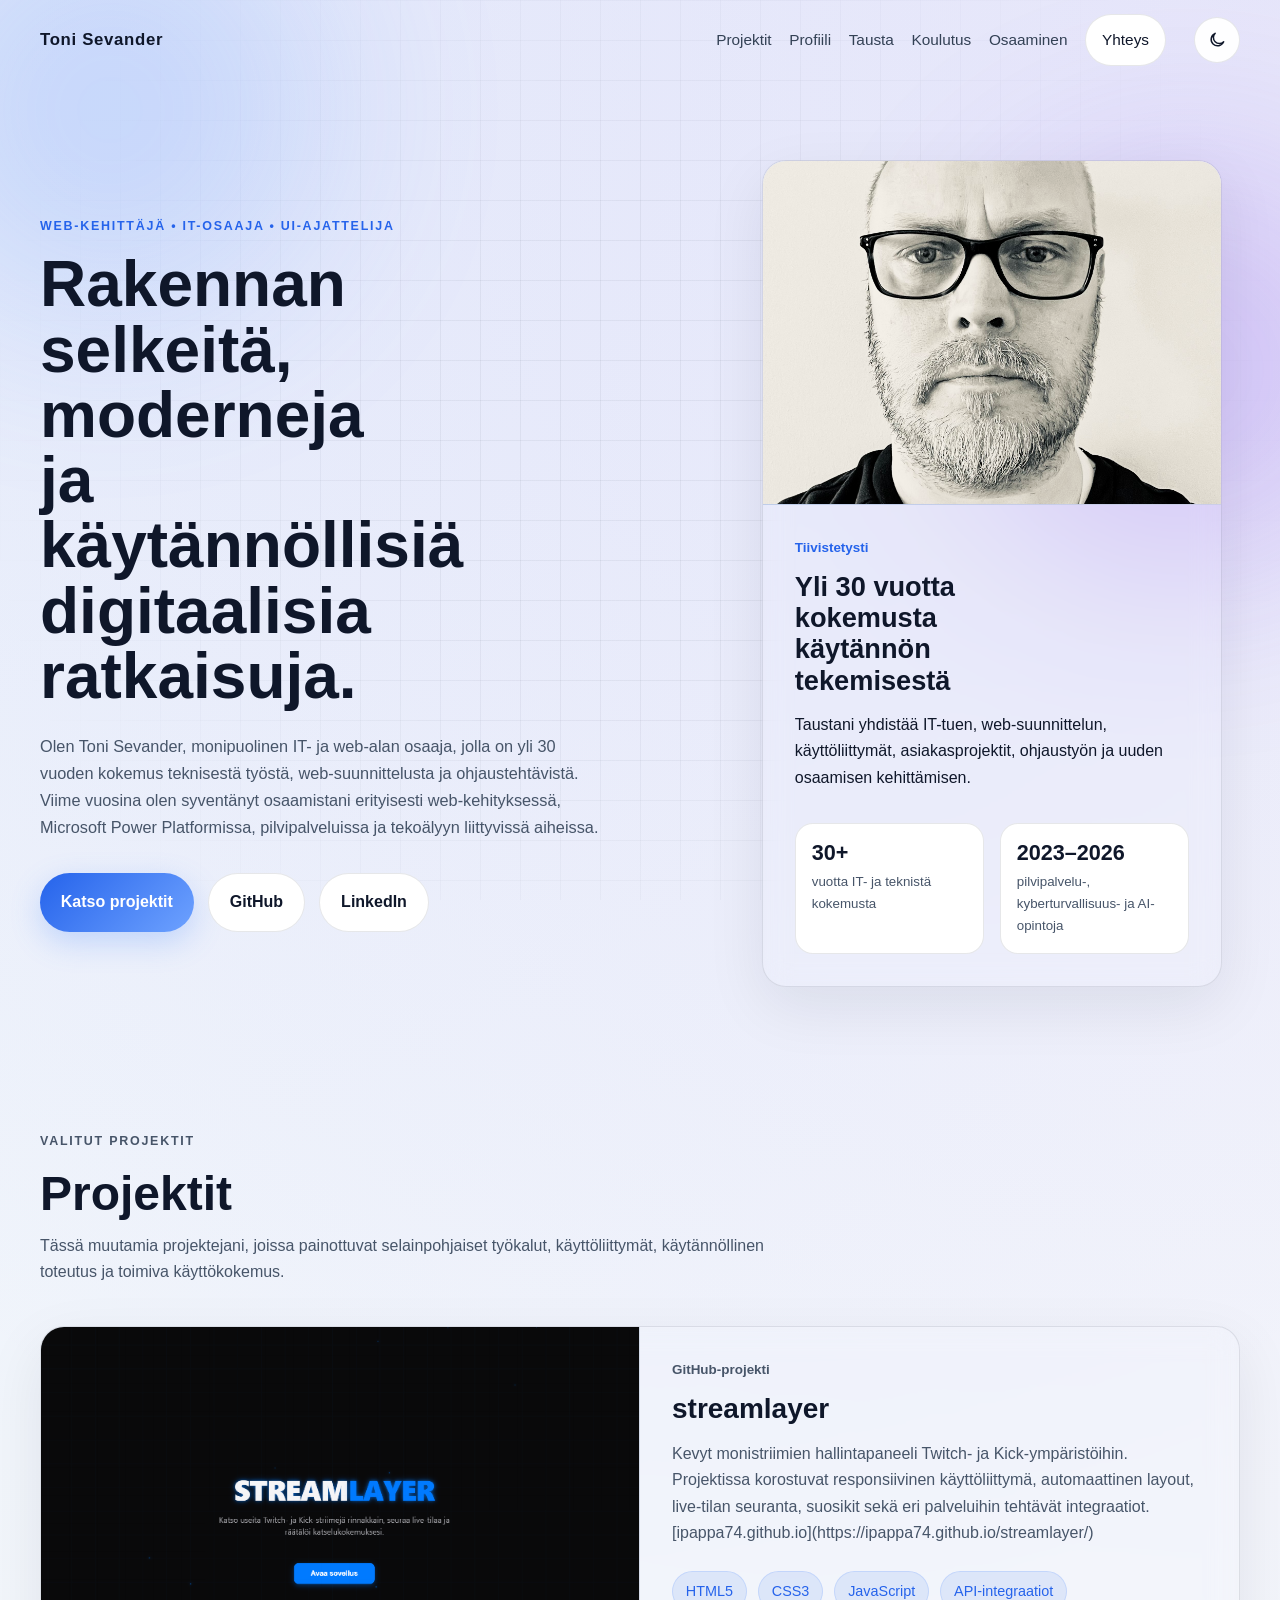
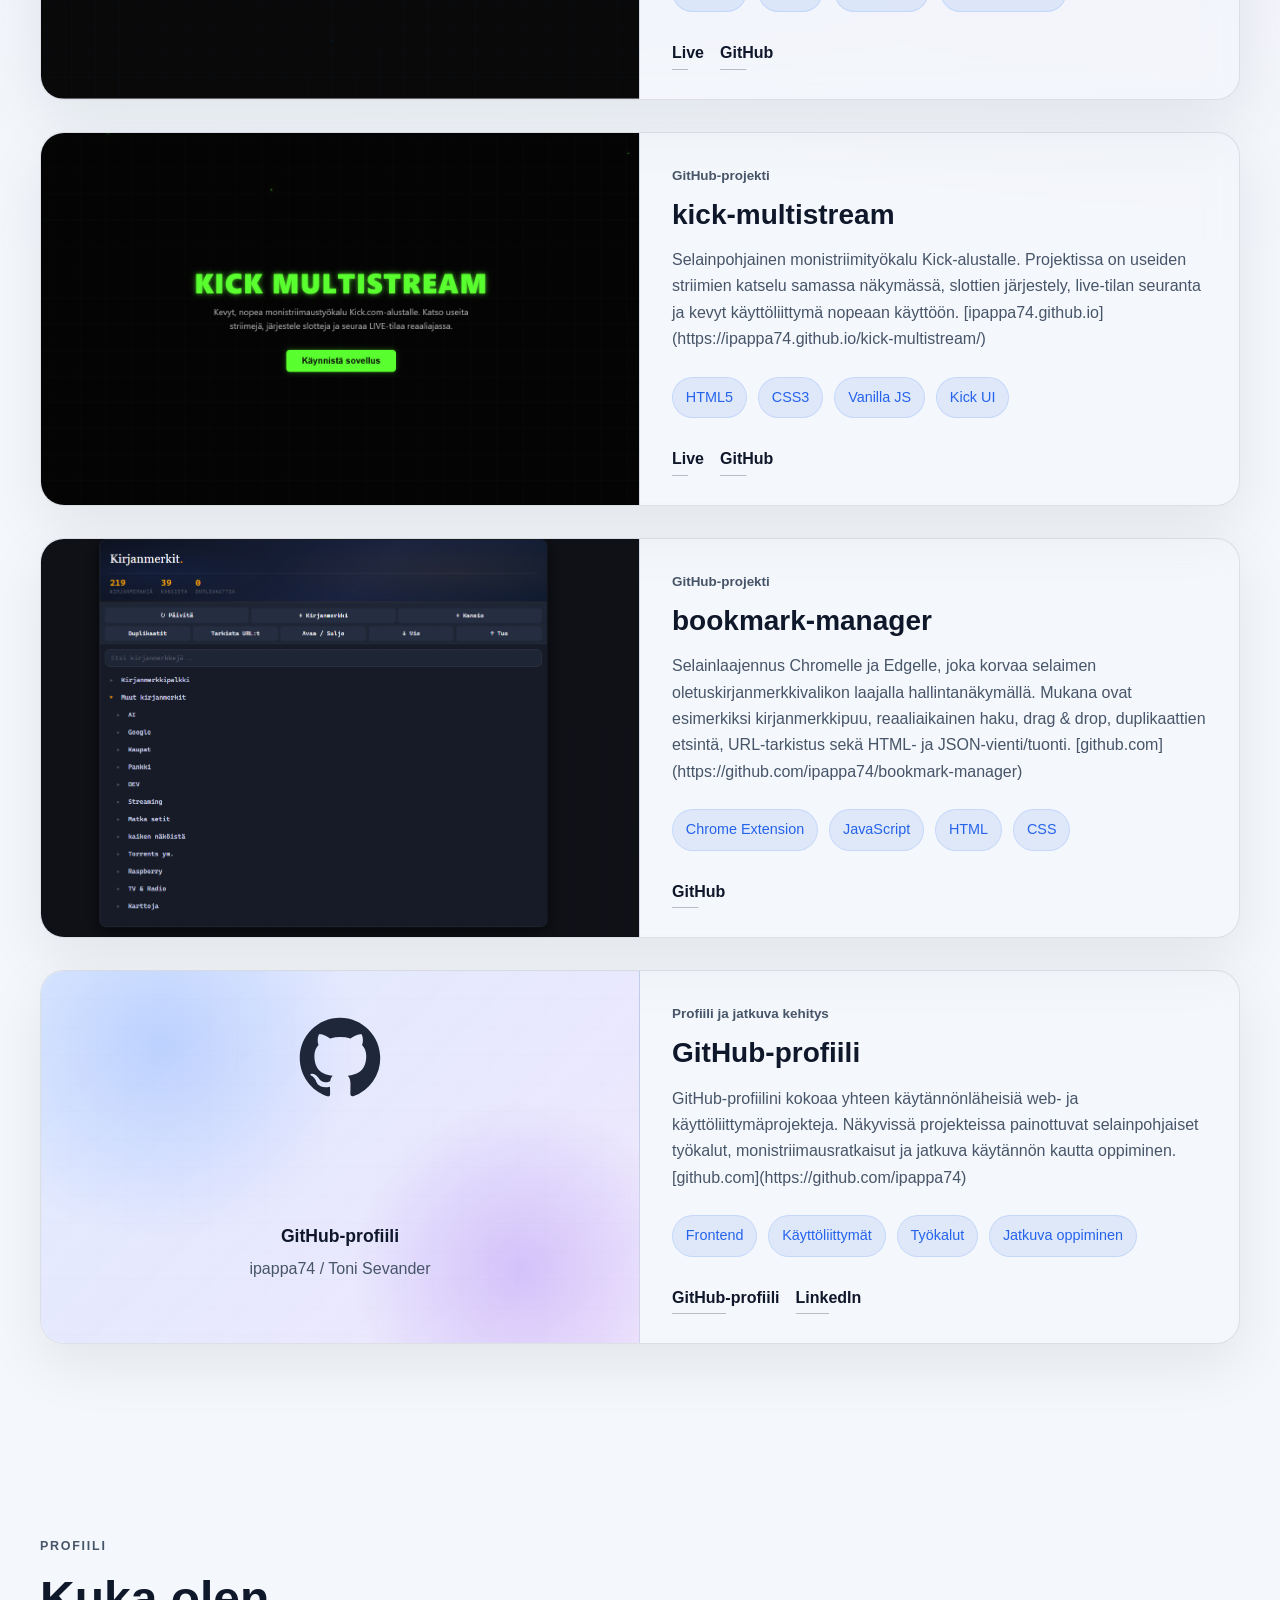
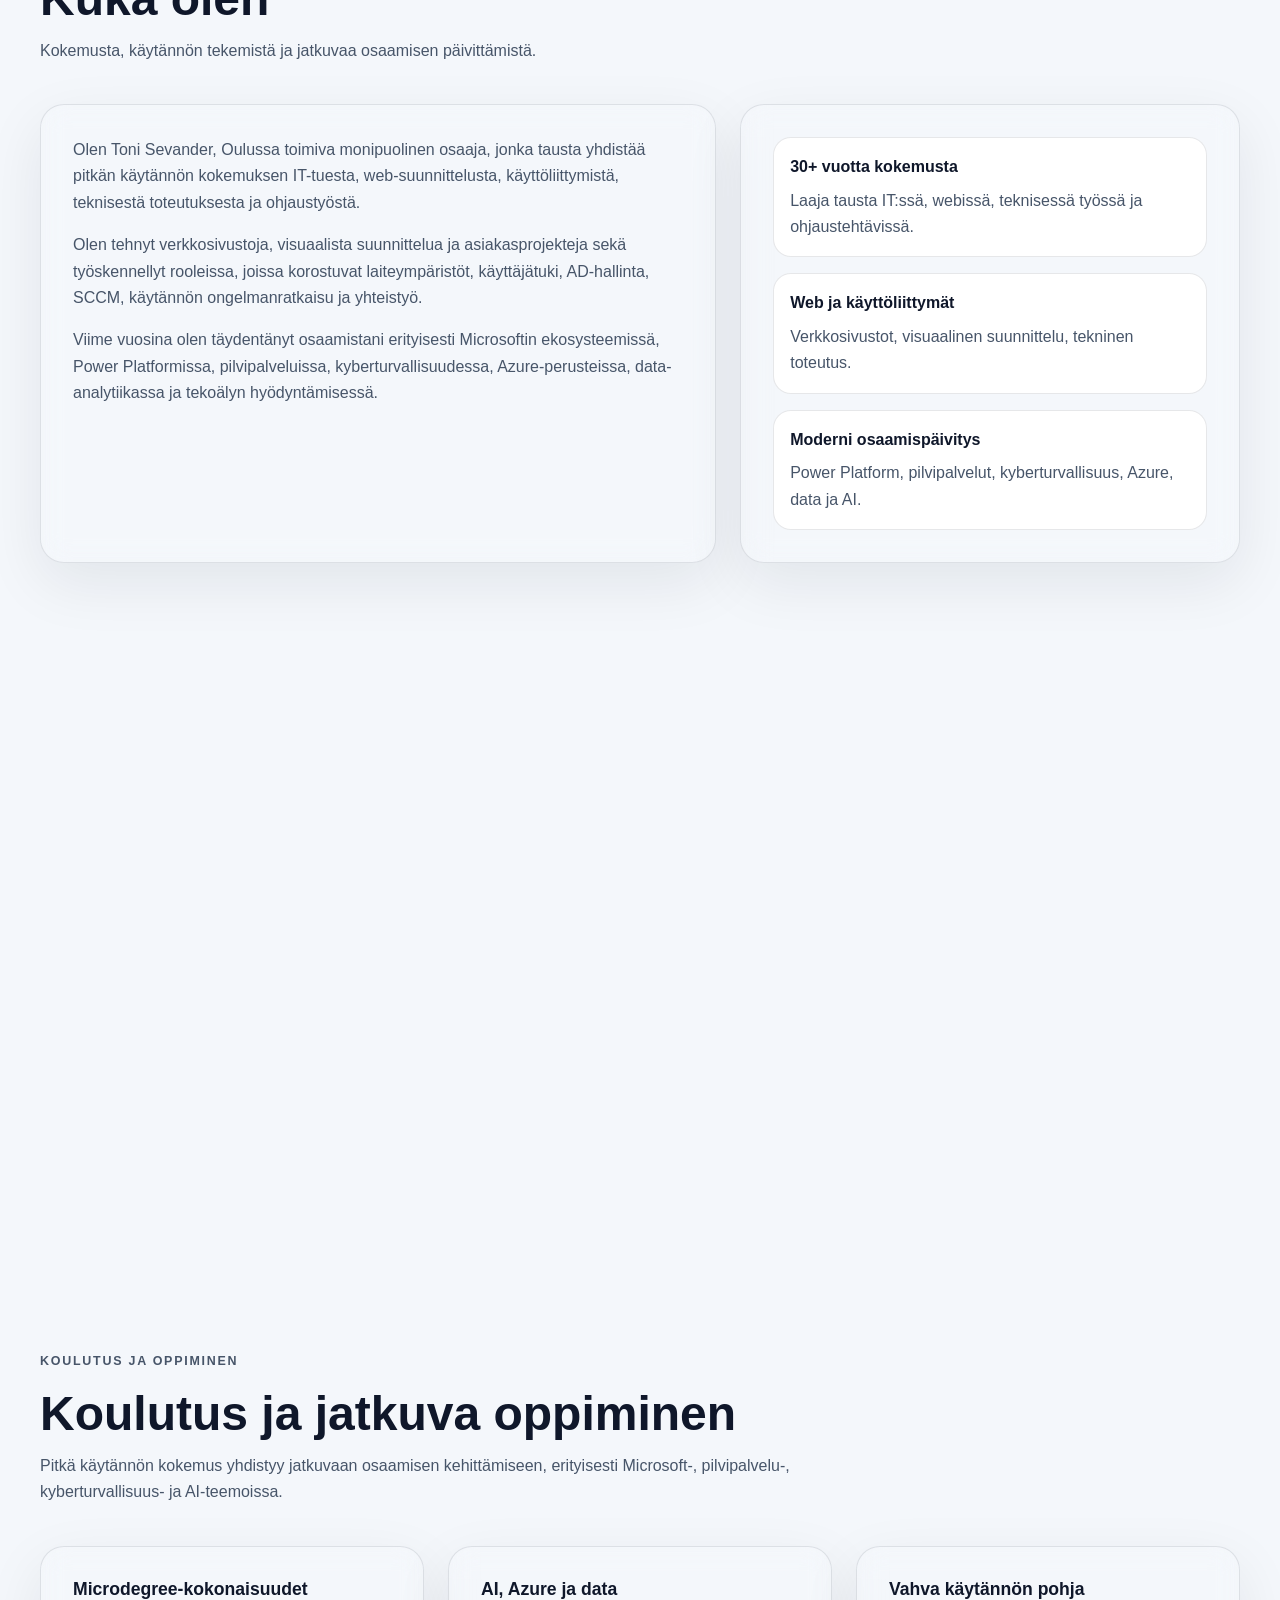
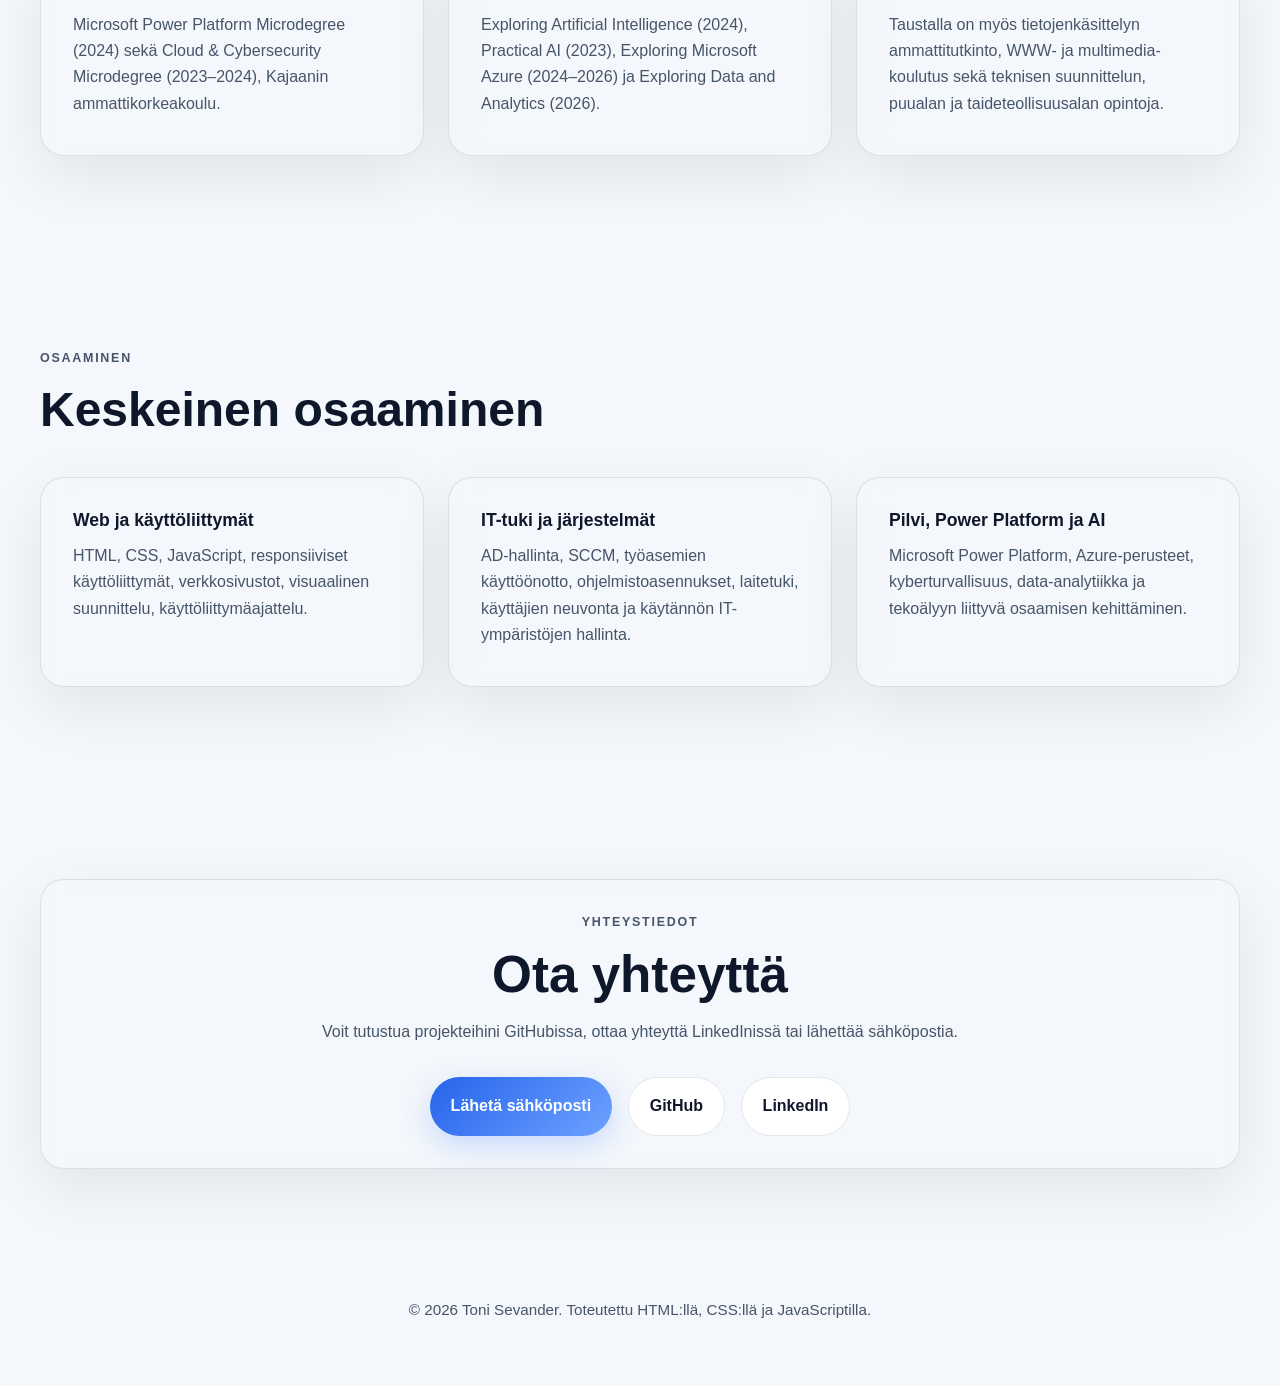
==== commit 731cb0a8: "Update print statement from 'Hello' to 'Goodbye'" ====
--- a/index.html
+++ b/index.html
@@ -112,8 +112,8 @@
             Olen Toni Sevander, monipuolinen IT- ja web-alan osaaja, jolla on yli
             30 vuoden kokemus teknisestä työstä, web-suunnittelusta ja
             ohjaustehtävistä. Viime vuosina olen syventänyt osaamistani erityisesti
-            web-kehityksessä, Microsoft Power Platformissa, pilvipalveluissa,
-            kyberturvallisuudessa ja tekoälyyn liittyvissä aiheissa.
+            web-kehityksessä, Microsoft Power Platformissa, pilvipalveluissa ja tekoälyyn
+			liittyvissä aiheissa.
           </p>
 
           <div class="hero-actions">
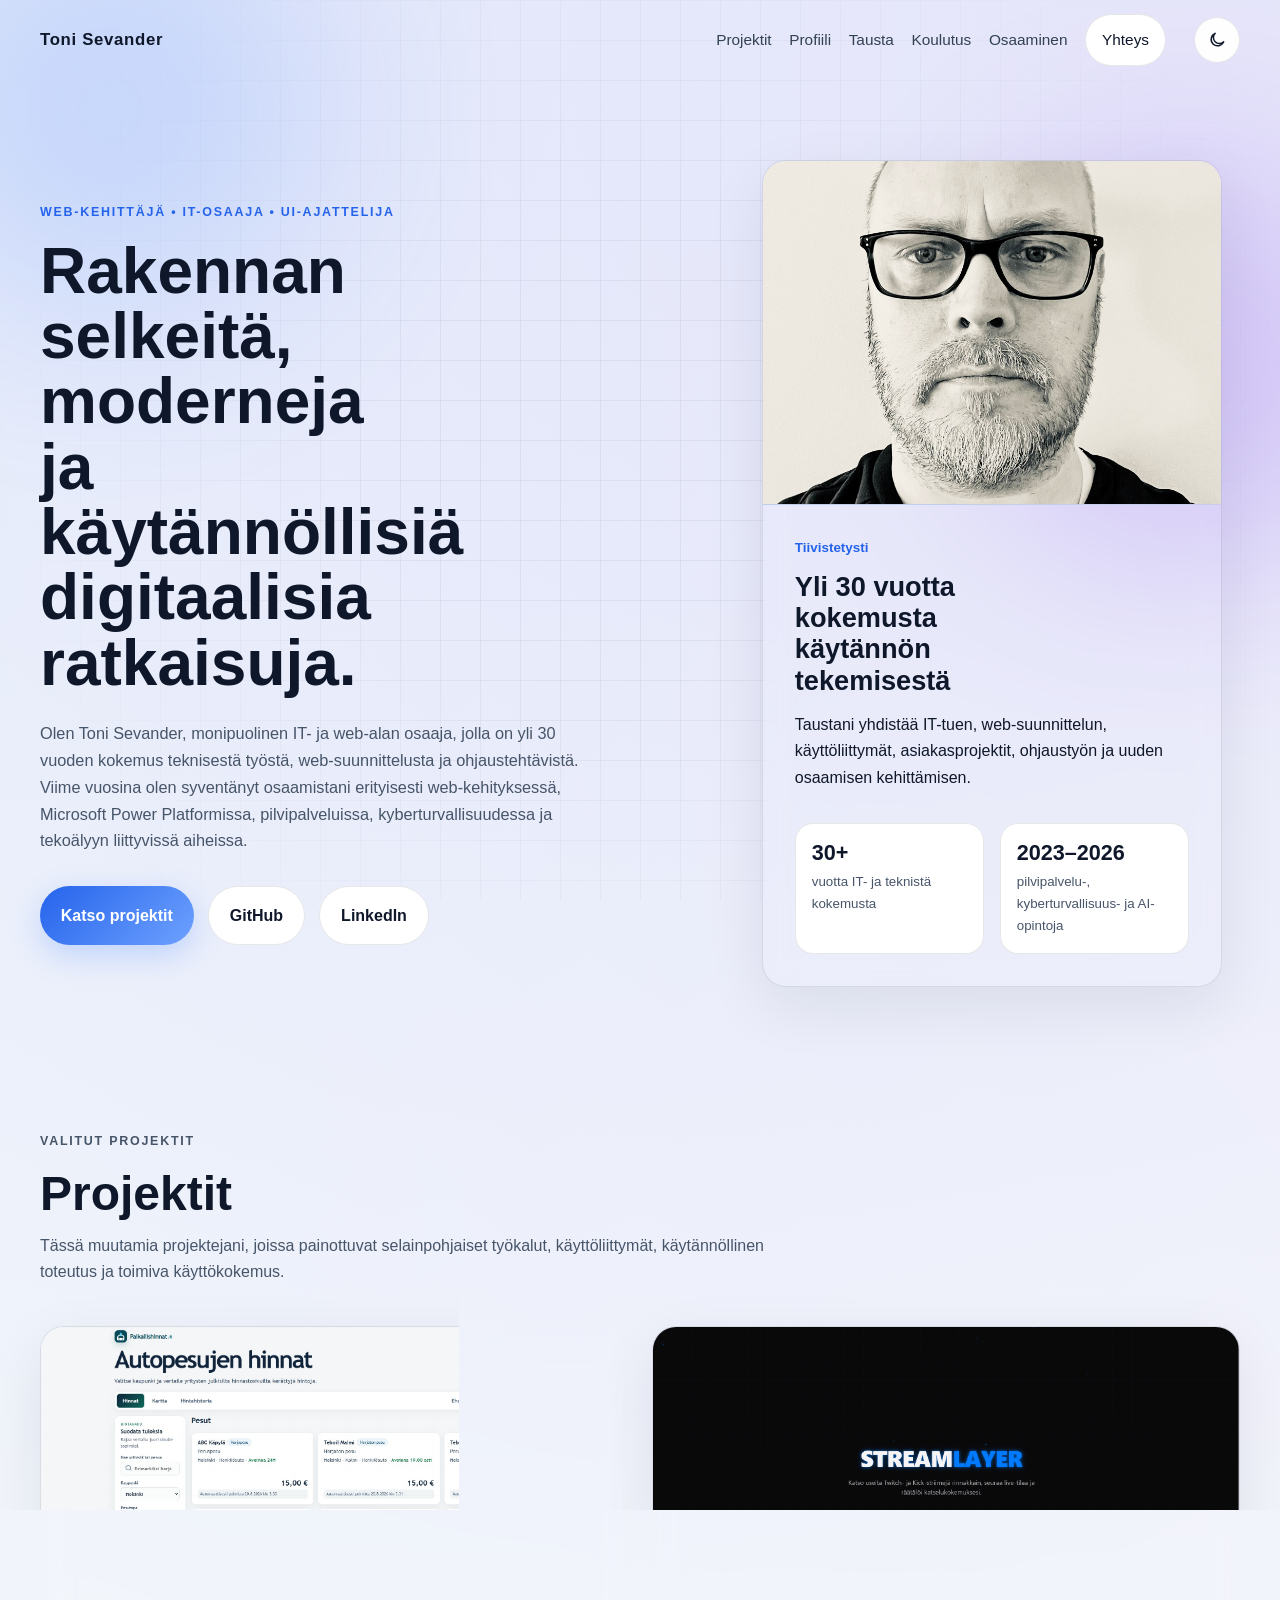
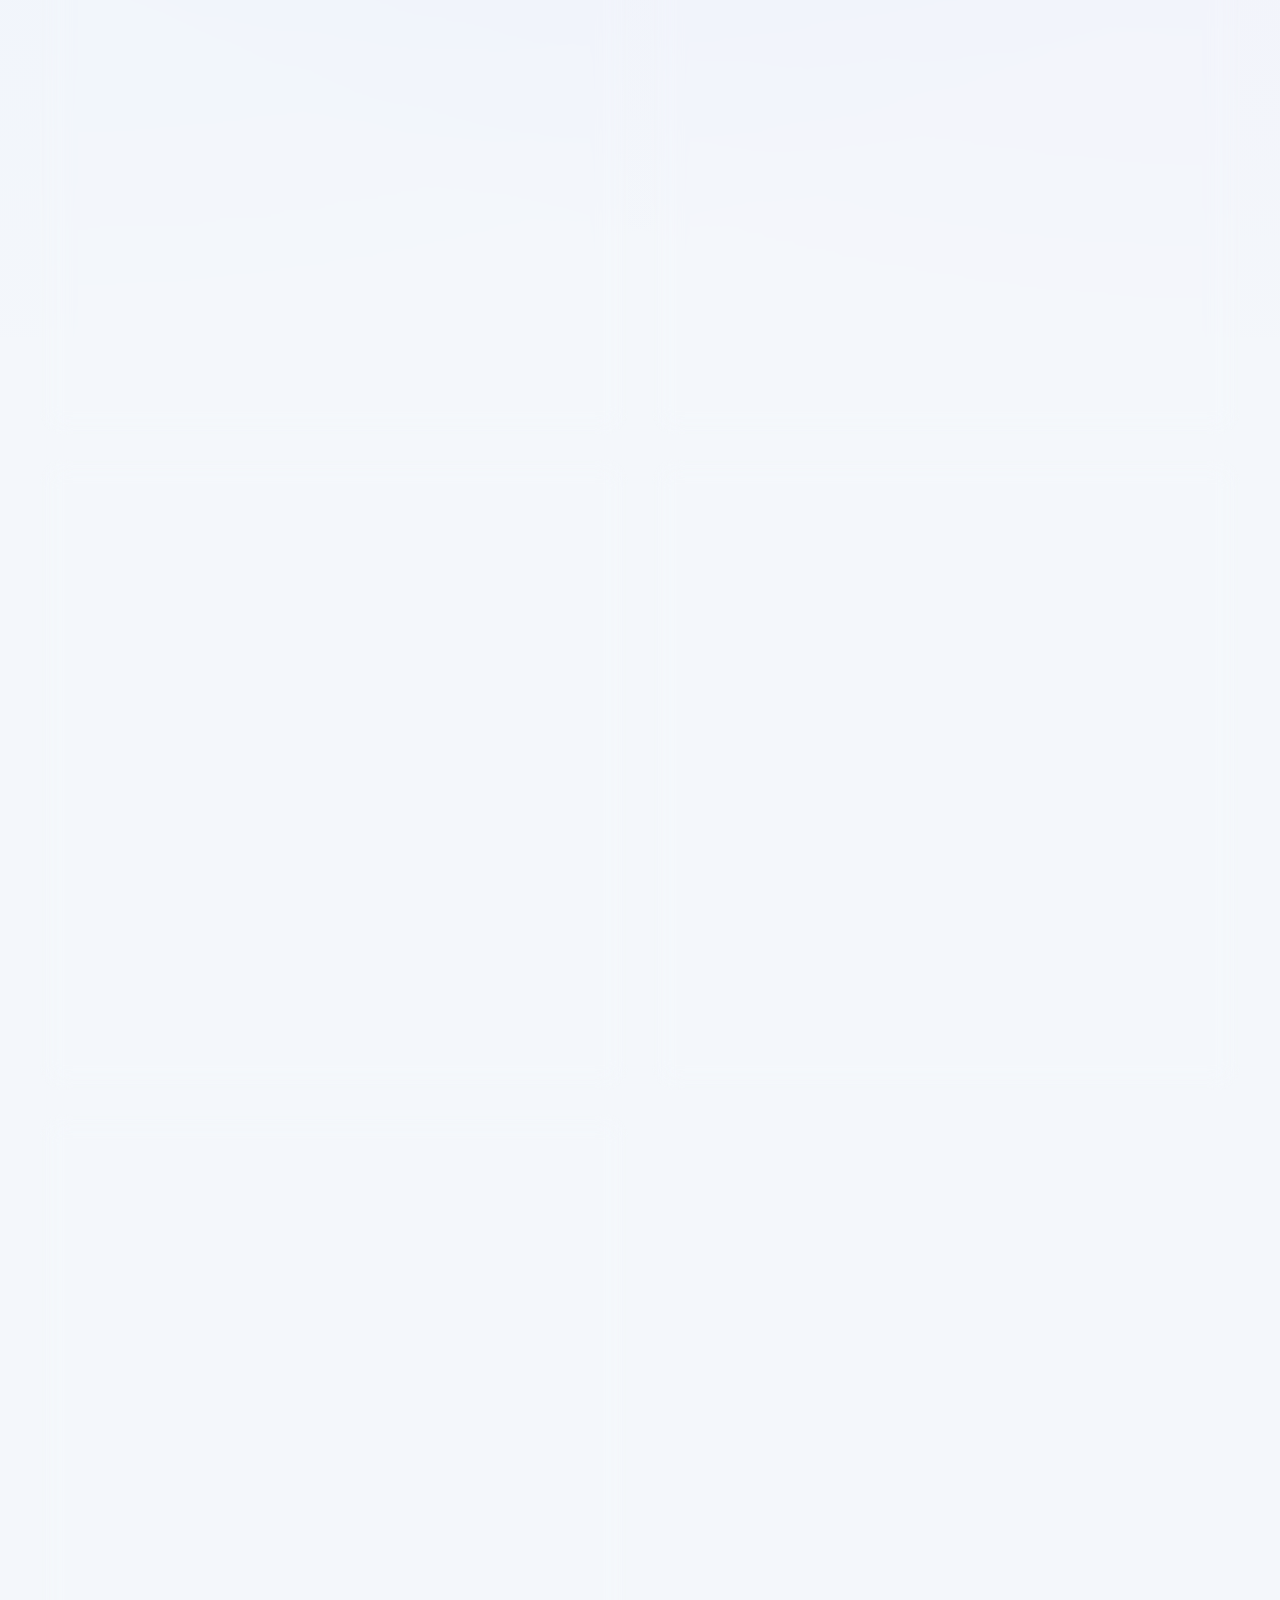
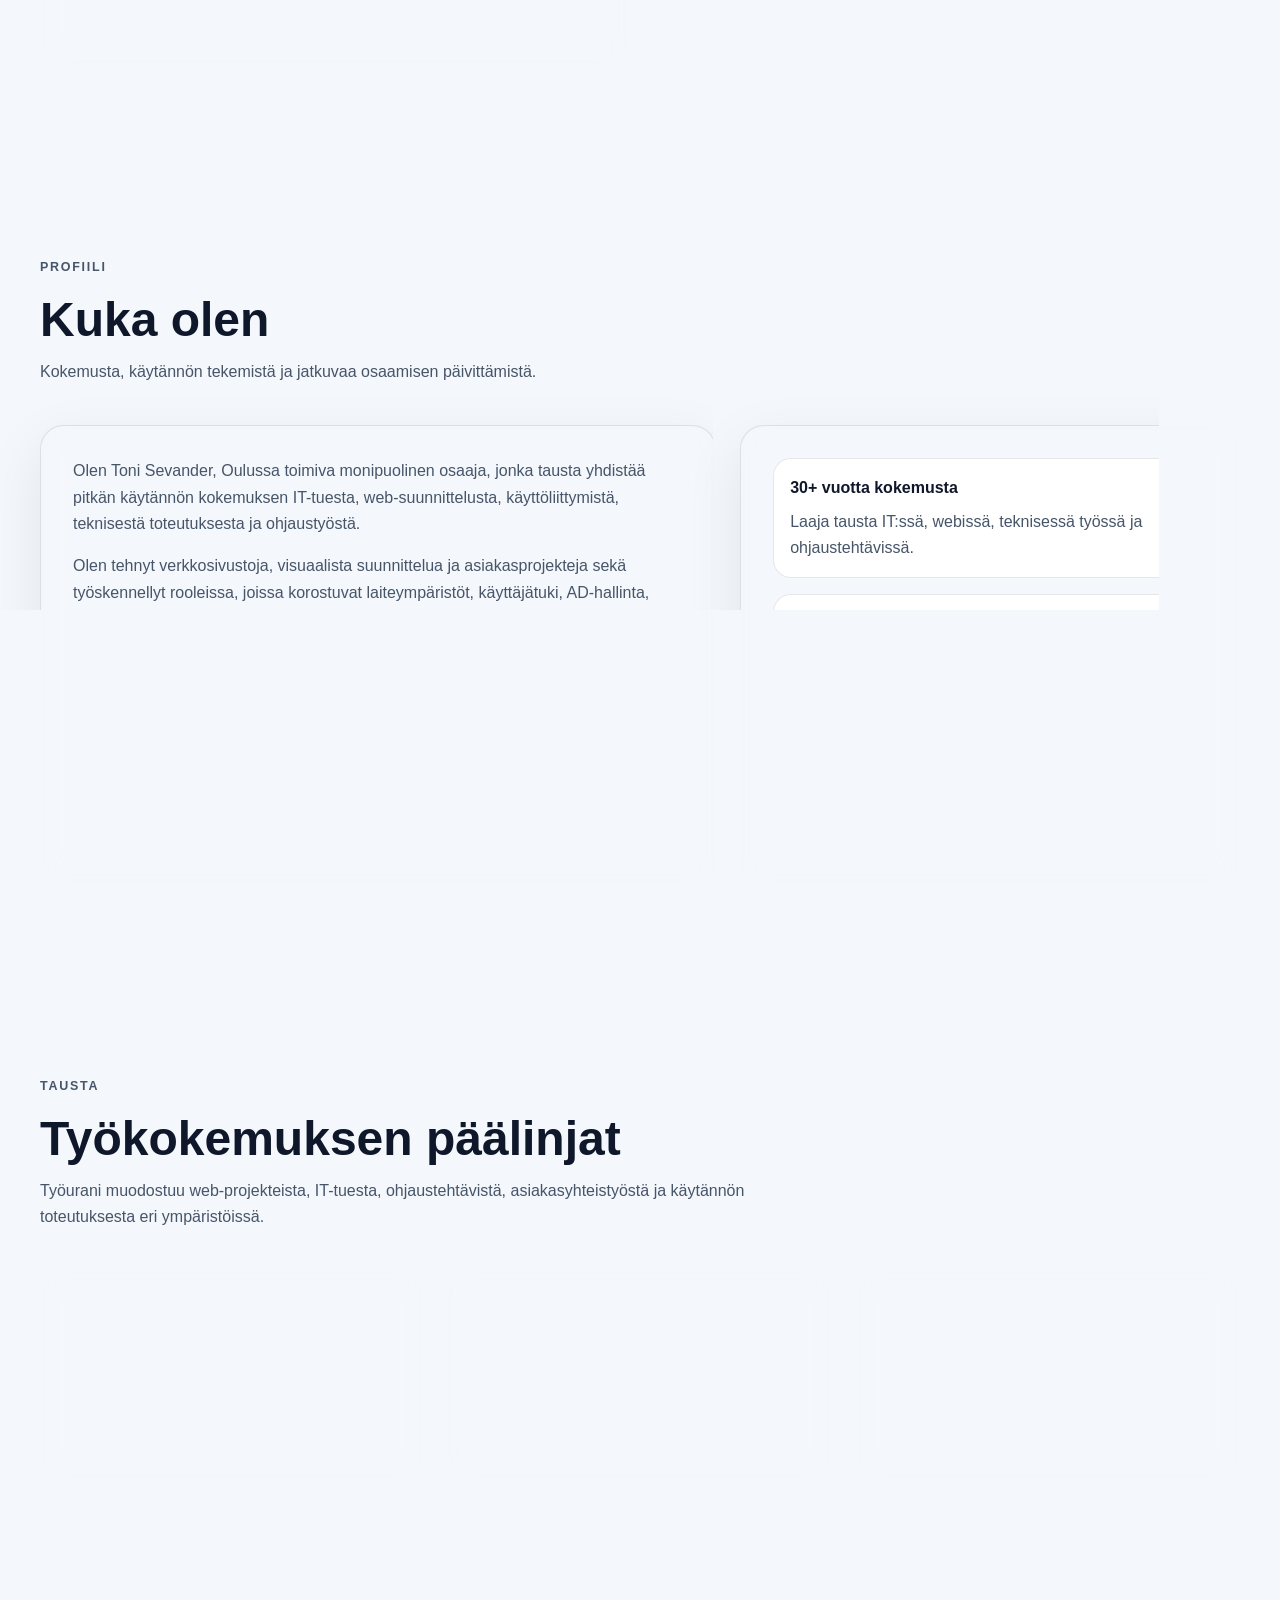
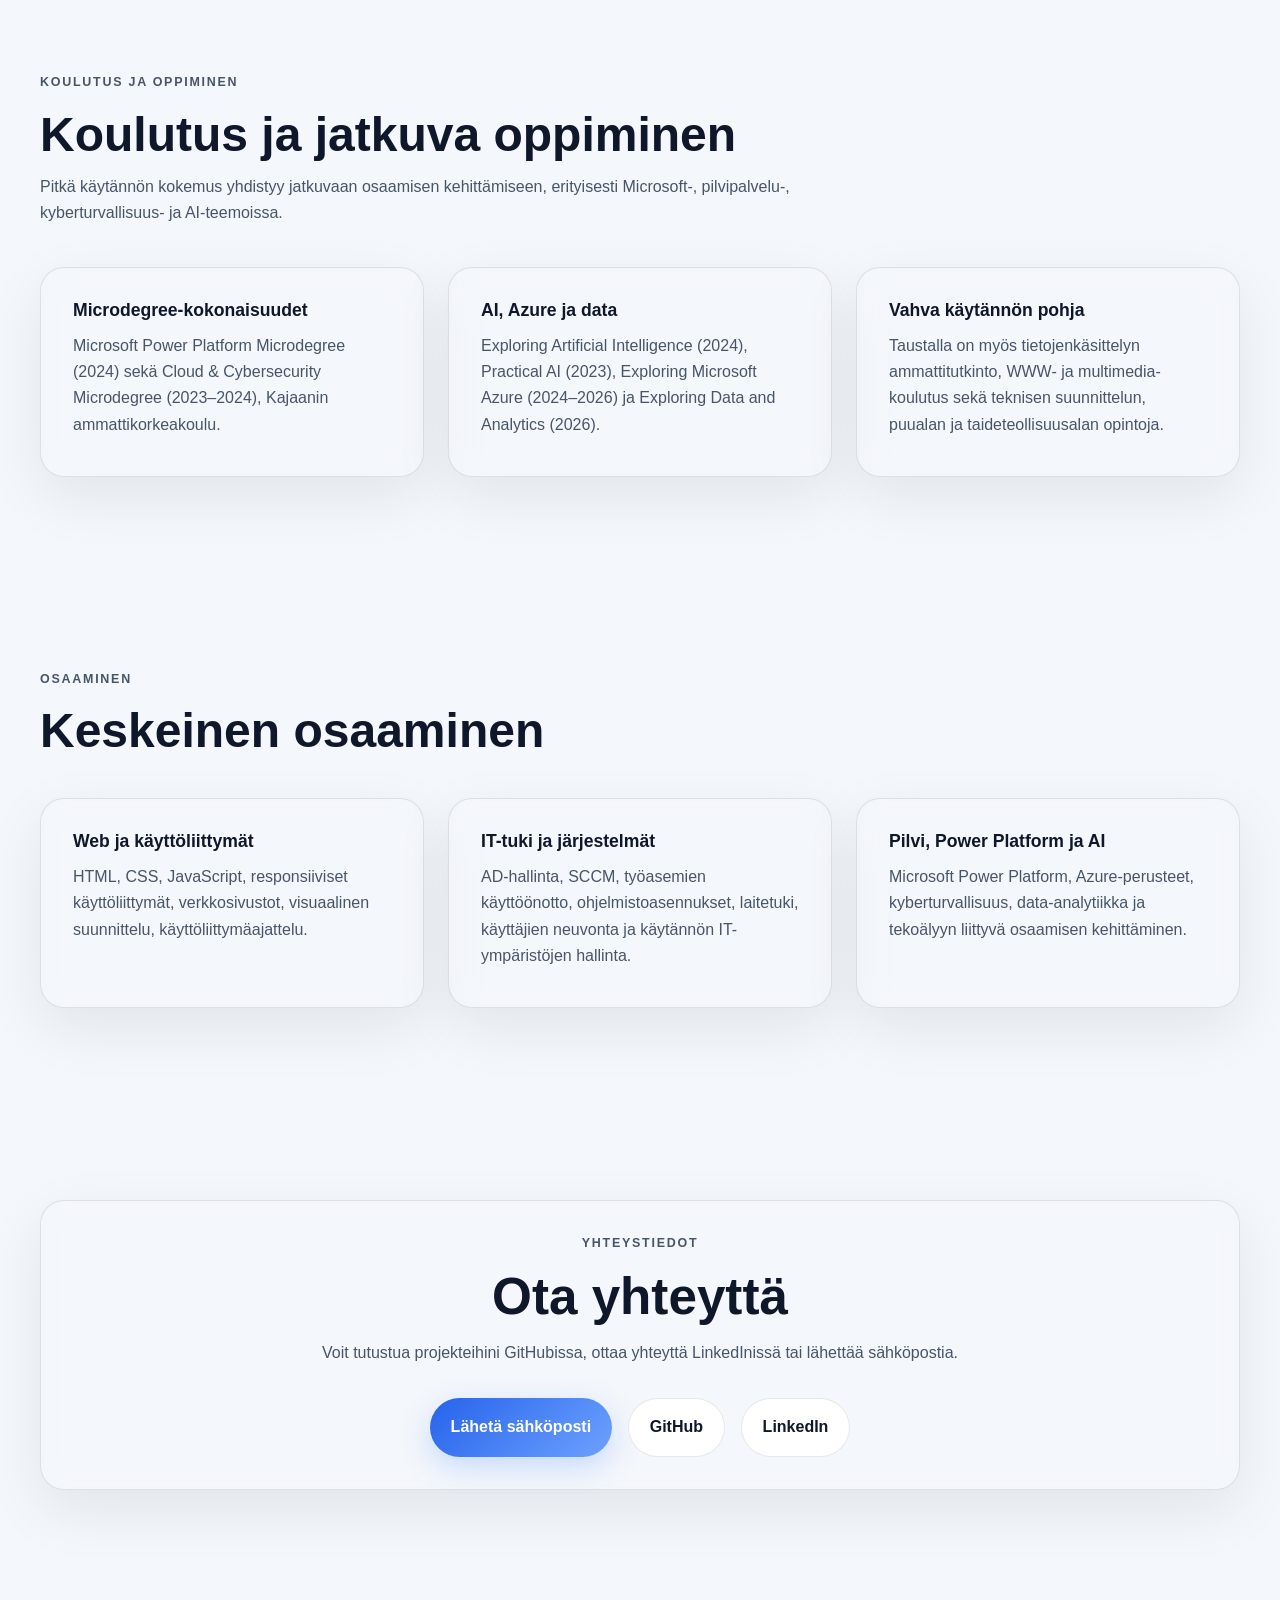
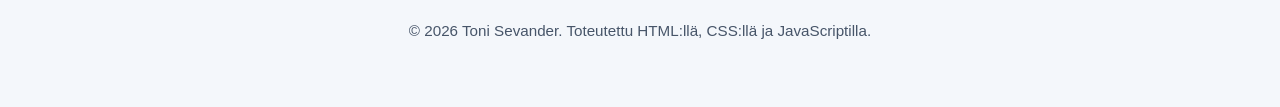
==== commit 506a436d: "Add Paikallishinnat project and adjust styles Introduce a new project card for "Paikallishinnat" (ad" ====
--- a/index.html
+++ b/index.html
@@ -112,8 +112,8 @@
             Olen Toni Sevander, monipuolinen IT- ja web-alan osaaja, jolla on yli
             30 vuoden kokemus teknisestä työstä, web-suunnittelusta ja
             ohjaustehtävistä. Viime vuosina olen syventänyt osaamistani erityisesti
-            web-kehityksessä, Microsoft Power Platformissa, pilvipalveluissa ja tekoälyyn
-			liittyvissä aiheissa.
+            web-kehityksessä, Microsoft Power Platformissa, pilvipalveluissa,
+            kyberturvallisuudessa ja tekoälyyn liittyvissä aiheissa.
           </p>
 
           <div class="hero-actions">
@@ -184,10 +184,51 @@
             Tässä muutamia projektejani, joissa painottuvat selainpohjaiset työkalut,
             käyttöliittymät, käytännöllinen toteutus ja toimiva käyttökokemus.
           </p>
-        </div>
-
-        <div class="projects">
-          <article class="project-card glass">
+        </div>
+
+        <div class="projects">
+          <article class="project-card glass">
+            <div class="project-image-wrap">
+              <img
+                src="assets/images/paikallishinnat_ss.jpg"
+                alt="Paikallishinnat-palvelun näkymä"
+                class="project-shot"
+              />
+              <div class="image-fallback" aria-hidden="true">
+                <div class="image-fallback-content">
+                  <strong>Paikallishinnat</strong>
+                  <span>Lisää screenshot: assets/images/paikallishinnat_ss.jpg</span>
+                </div>
+              </div>
+            </div>
+            <div class="project-content">
+              <p class="project-tag">Julkaistu verkkopalvelu</p>
+              <h3>Paikallishinnat</h3>
+              <p>
+                Autopesujen hintatietoja kokoava palvelu, jossa käyttäjä voi
+                vertailla alueensa pesupaikkoja, palveluita ja ajantasaisia hintoja.
+                Toteutuksessa yhdistyvät responsiivinen käyttöliittymä,
+                tiedonkeruu, hallintanäkymä ja selkeä hakukokemus.
+              </p>
+              <ul class="tech-list">
+                <li>Python</li>
+                <li>Flask</li>
+                <li>JavaScript</li>
+                <li>JSON</li>
+              </ul>
+              <div class="project-links">
+                <a
+                  href="https://paikallishinnat.fi/"
+                  target="_blank"
+                  rel="noopener noreferrer"
+                >
+                  Avaa palvelu
+                </a>
+              </div>
+            </div>
+          </article>
+
+          <article class="project-card glass">
             <div class="project-image-wrap">
               <img
                 src="assets/images/streamlayer.png"
@@ -364,6 +405,13 @@
                   rel="noopener noreferrer"
                 >
                   LinkedIn
+                </a>
+				<a
+                  href="https://ipappa74.github.io/tonis-portfolio/"
+                  target="_blank"
+                  rel="noopener noreferrer"
+                >
+                  Portfolio
                 </a>
               </div>
             </div>
@@ -570,4 +618,4 @@
 
     <script src="script.js"></script>
   </body>
-</html>
+</html>
--- a/style.css
+++ b/style.css
@@ -444,31 +444,32 @@
   margin-bottom: 0.75rem;
 }
 
-.projects {
-  display: grid;
-  gap: 2rem;
-}
-
-.project-card {
-  display: grid;
-  grid-template-columns: 1fr 1fr;
-  overflow: hidden;
-  transition: transform 0.3s ease, border-color 0.3s ease;
-}
+.projects {
+  display: grid;
+  grid-template-columns: repeat(2, minmax(0, 1fr));
+  gap: 1.5rem;
+}
+
+.project-card {
+  display: grid;
+  grid-template-rows: auto 1fr;
+  overflow: hidden;
+  transition: transform 0.3s ease, border-color 0.3s ease;
+}
 
 .project-card:hover {
   transform: translateY(-4px);
   border-color: var(--border-strong);
 }
 
-.project-image-wrap {
-  min-height: 320px;
+.project-image-wrap {
+  min-height: 210px;
   background:
     linear-gradient(135deg, rgba(79, 140, 255, 0.12), rgba(124, 58, 237, 0.08)),
     var(--bg-soft);
   position: relative;
   overflow: hidden;
-  border-right: 1px solid var(--border);
+  border-bottom: 1px solid var(--border);
 }
 
 .project-image-wrap::after {
@@ -483,12 +484,12 @@
   pointer-events: none;
 }
 
-.project-shot {
-  width: 100%;
-  height: 100%;
-  min-height: 320px;
-  object-fit: cover;
-}
+.project-shot {
+  width: 100%;
+  height: 100%;
+  min-height: 210px;
+  object-fit: cover;
+}
 
 .github-visual {
   display: grid;
@@ -519,25 +520,25 @@
   margin-bottom: 0.35rem;
 }
 
-.project-content {
-  padding: 2rem;
+.project-content {
+  padding: 1.5rem;
   display: flex;
   flex-direction: column;
   justify-content: center;
 }
 
-.project-content h3 {
-  font-size: 1.75rem;
+.project-content h3 {
+  font-size: 1.45rem;
   line-height: 1.15;
   margin-bottom: 1rem;
 }
 
-.tech-list {
+.tech-list {
   list-style: none;
   display: flex;
   flex-wrap: wrap;
   gap: 0.7rem;
-  margin: 1.5rem 0;
+  margin: 1.15rem 0;
 }
 
 .tech-list li {
@@ -715,7 +716,7 @@
   transform: translateY(0);
 }
 
-@media (max-width: 1100px) {
+@media (max-width: 1100px) {
   .hero {
     grid-template-columns: 1fr;
     min-height: auto;
@@ -730,17 +731,11 @@
     max-width: 100%;
   }
 
-  .about-grid,
-  .project-card,
-  .stack-grid {
-    grid-template-columns: 1fr;
-  }
-
-  .project-image-wrap {
-    border-right: 0;
-    border-bottom: 1px solid var(--border);
-  }
-}
+  .about-grid,
+  .stack-grid {
+    grid-template-columns: 1fr;
+  }
+}
 
 @media (max-width: 760px) {
   :root {
@@ -795,10 +790,10 @@
     padding: 1.5rem;
   }
 
-  .project-image-wrap,
-  .project-shot {
-    min-height: 220px;
-  }
+  .project-image-wrap,
+  .project-shot {
+    min-height: 220px;
+  }
 
   .mini-stats {
     grid-template-columns: 1fr;
@@ -809,10 +804,14 @@
     align-items: stretch;
   }
 
-  .btn {
-    width: 100%;
-  }
-}
+  .btn {
+    width: 100%;
+  }
+
+  .projects {
+    grid-template-columns: 1fr;
+  }
+}
 
 @media (max-width: 480px) {
   .container {
@@ -831,4 +830,4 @@
   .site-footer {
     font-size: 0.9rem;
   }
-}+}
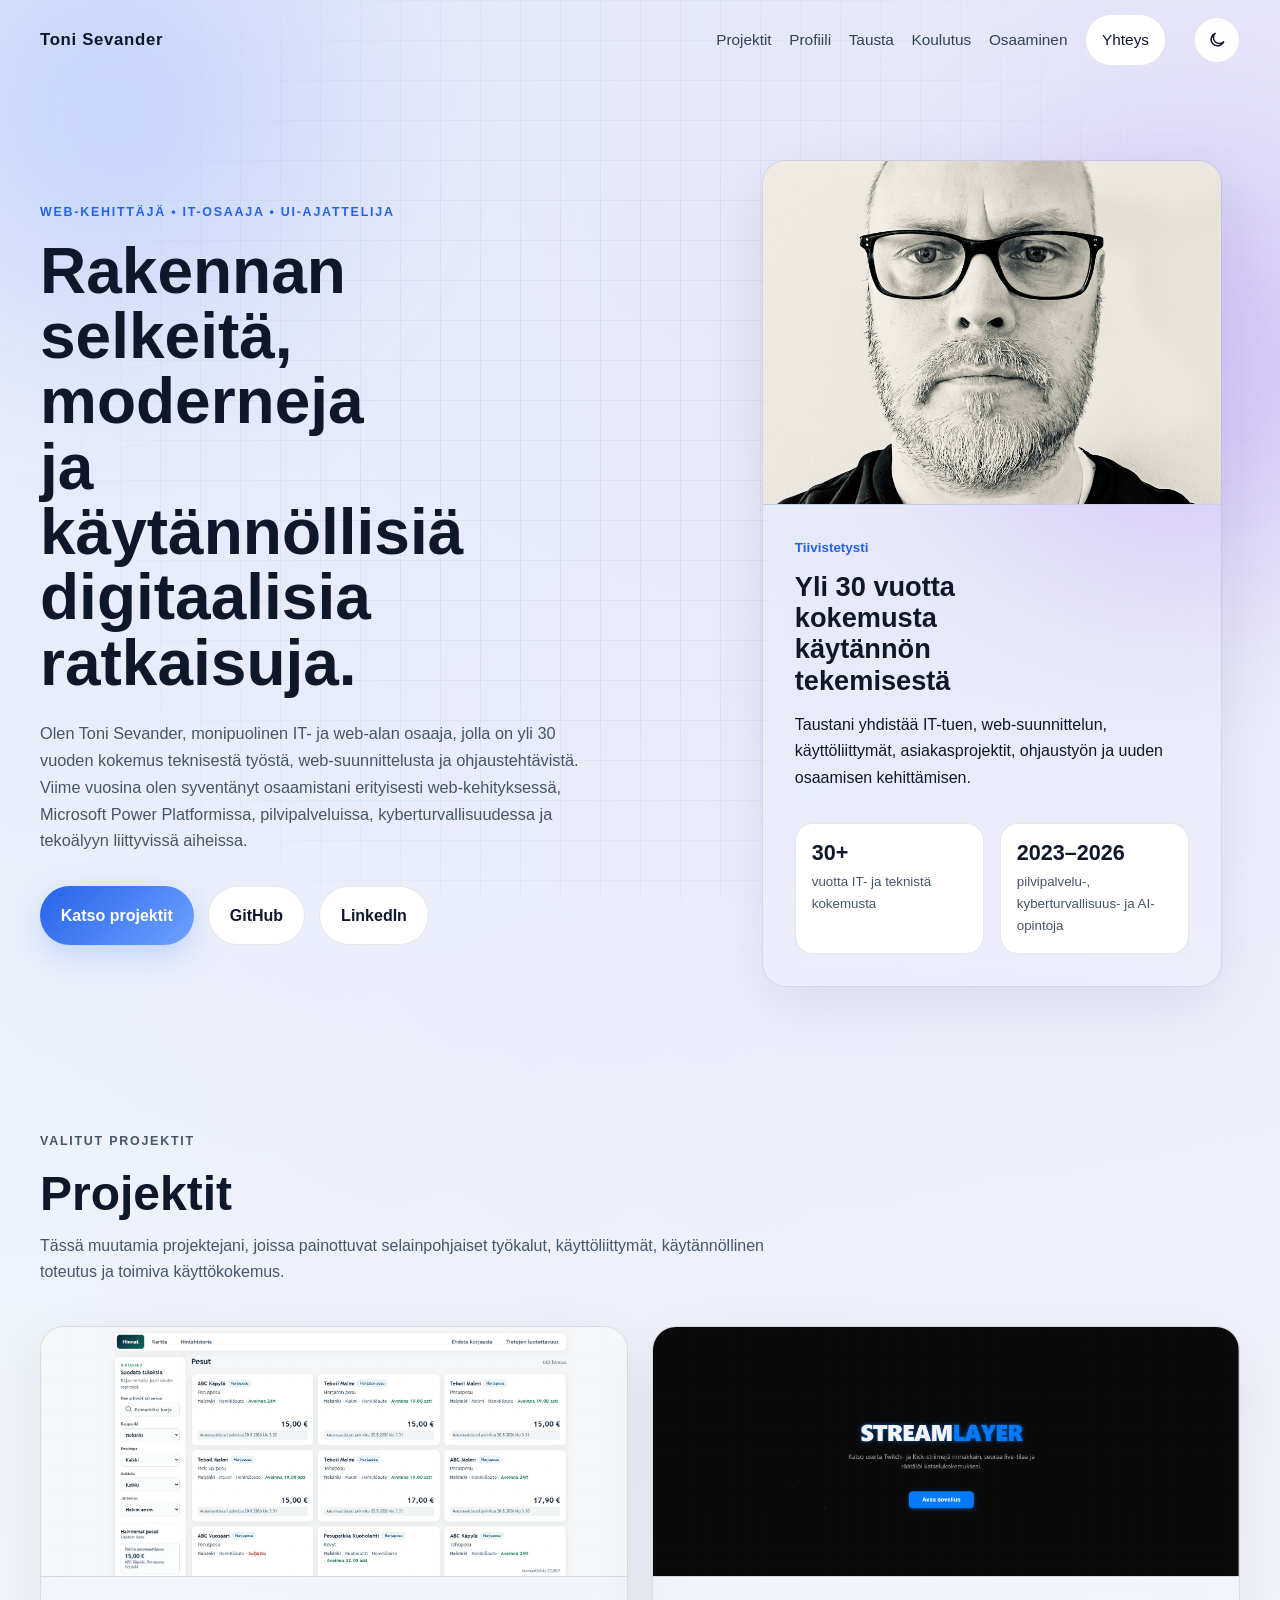
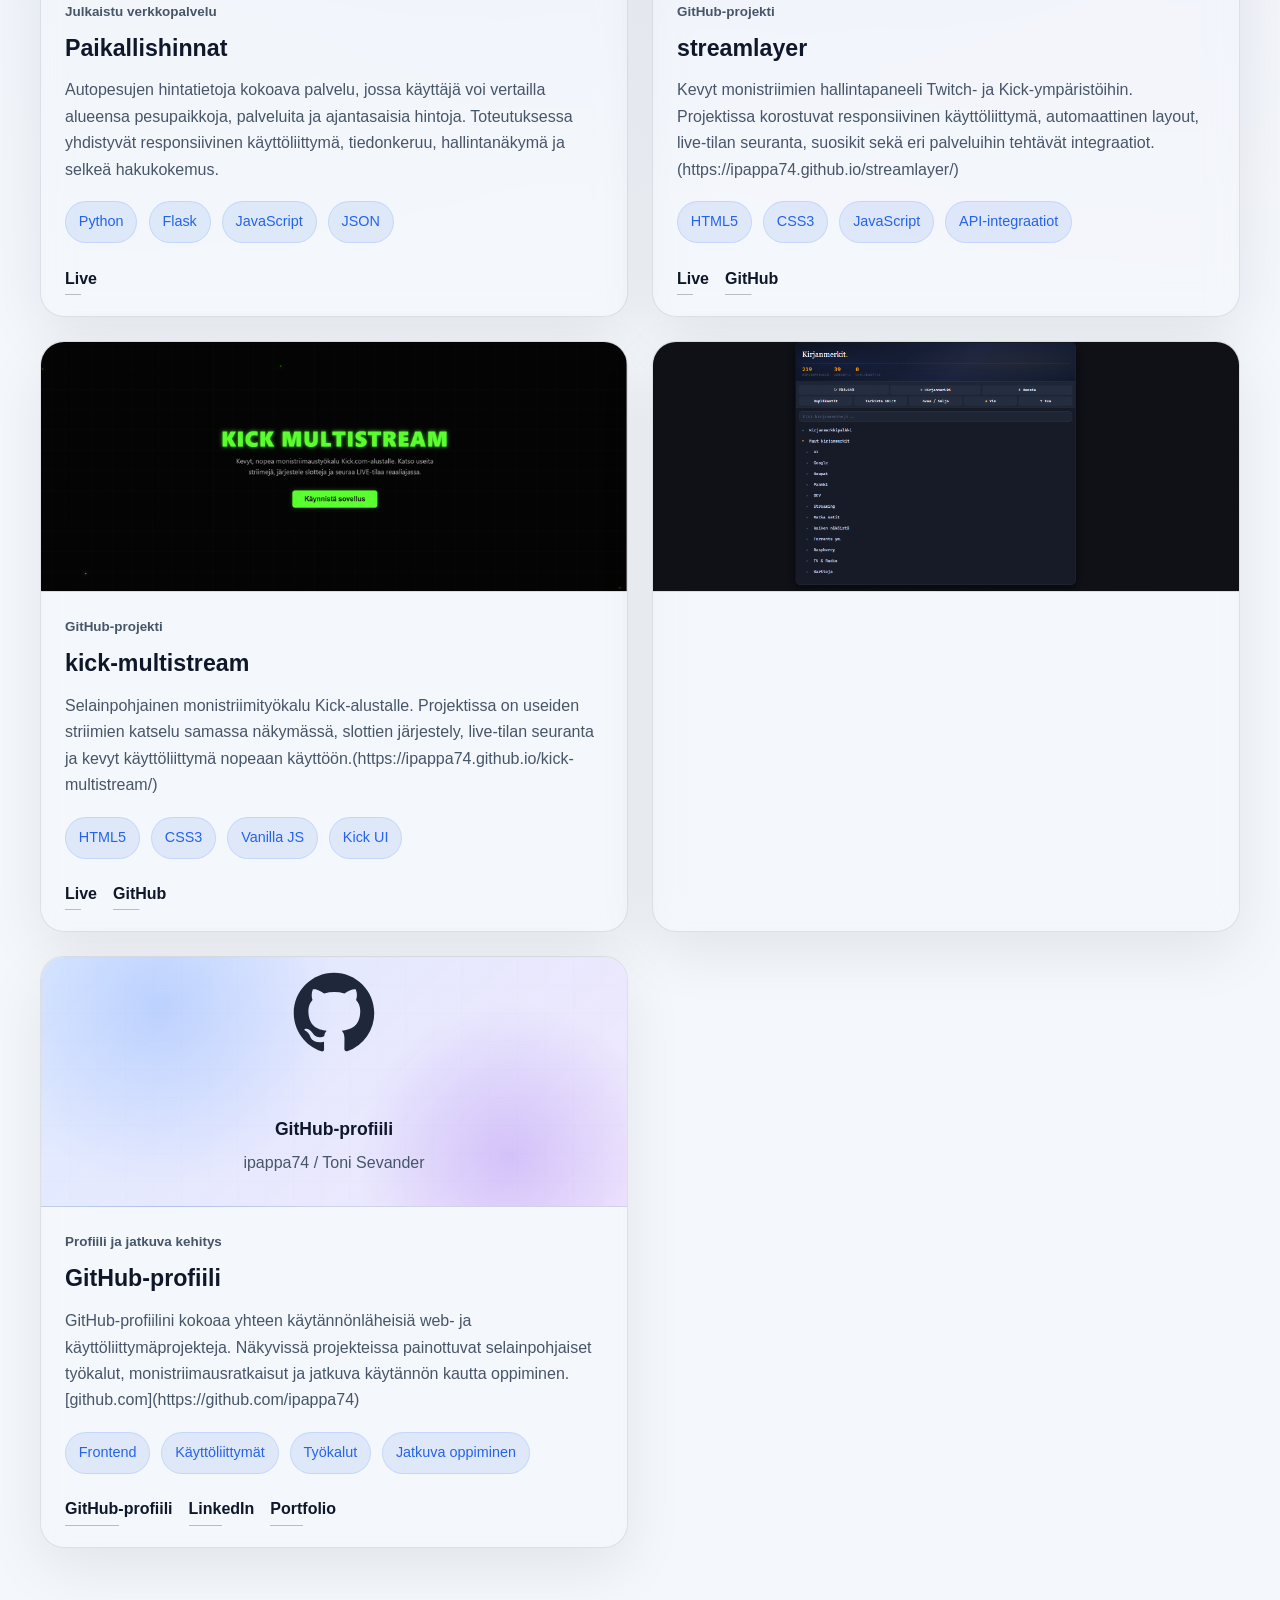
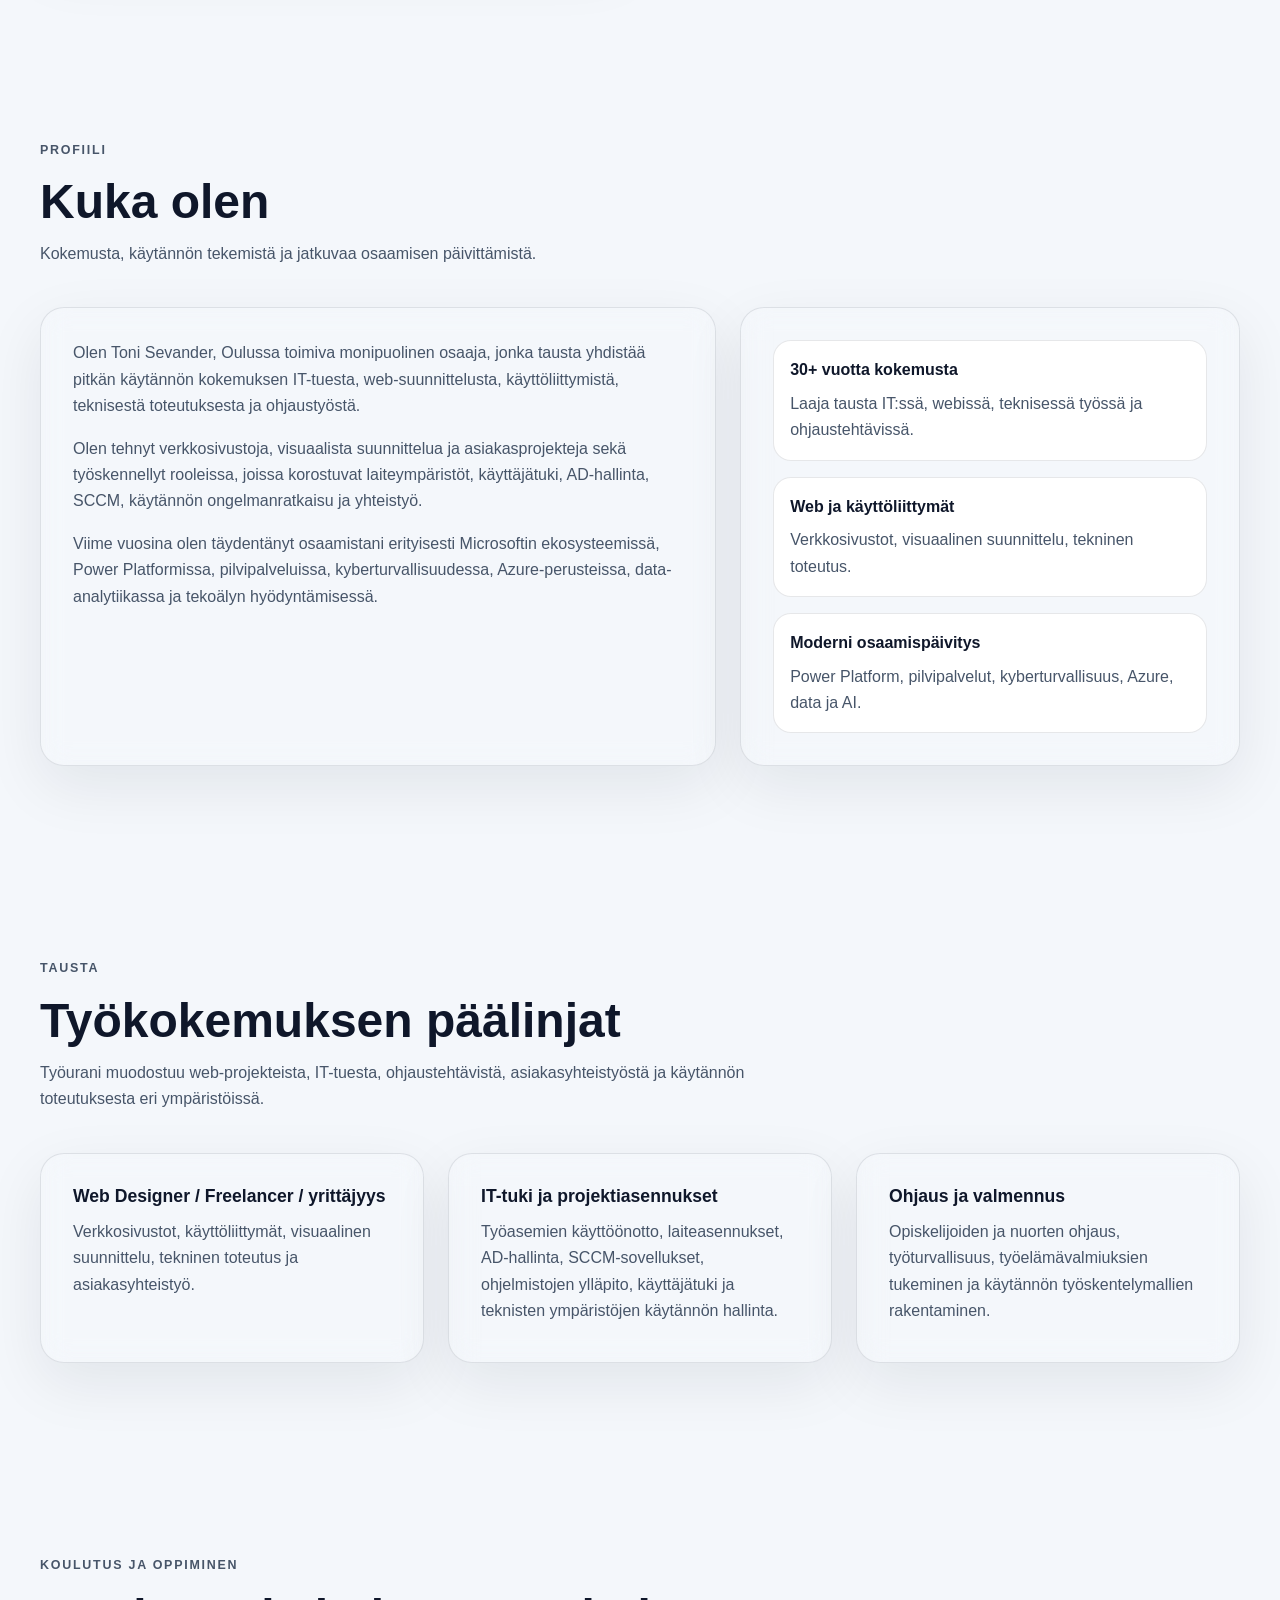
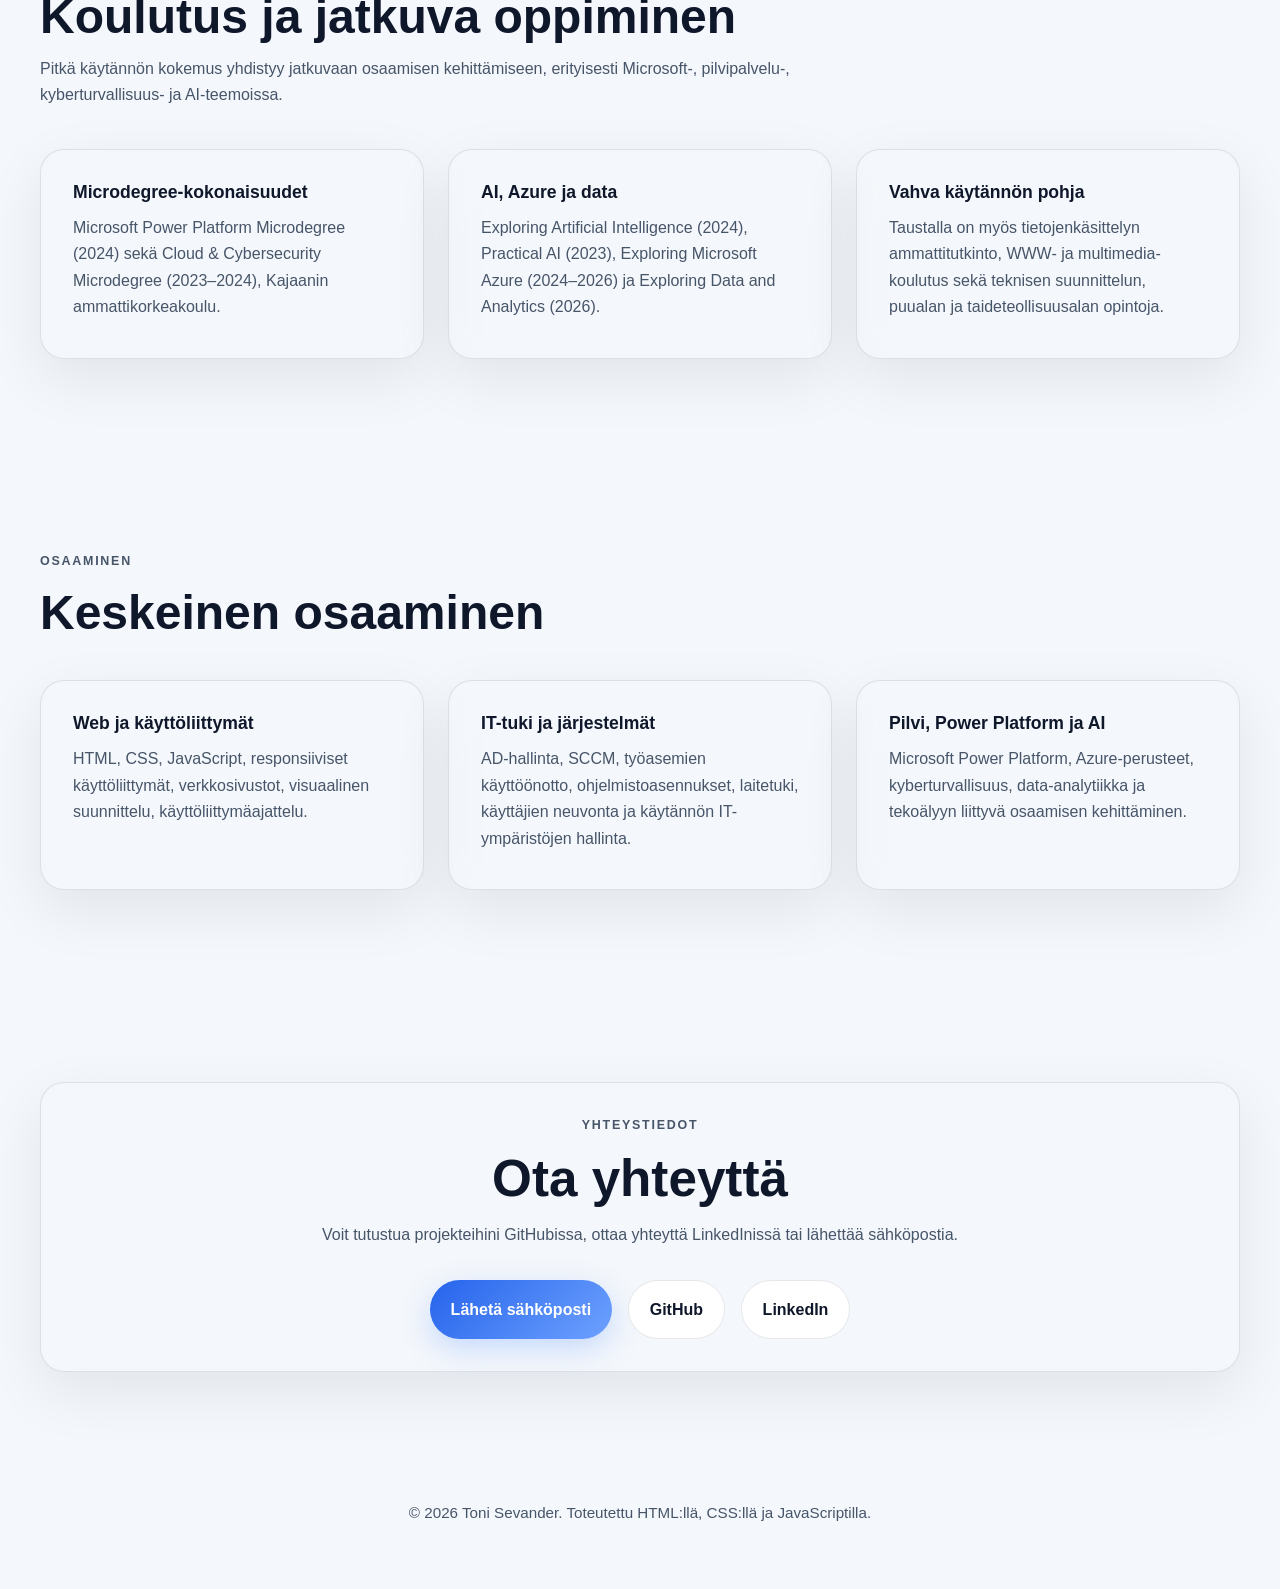
==== commit 808f7f8b: "Refresh portfolio project cards Updated project call-to-action text, simplified external links to pl" ====
--- a/index.html
+++ b/index.html
@@ -222,7 +222,7 @@
                   target="_blank"
                   rel="noopener noreferrer"
                 >
-                  Avaa palvelu
+                  Live
                 </a>
               </div>
             </div>
@@ -249,7 +249,7 @@
                 Kevyt monistriimien hallintapaneeli Twitch- ja Kick-ympäristöihin.
                 Projektissa korostuvat responsiivinen käyttöliittymä, automaattinen
                 layout, live-tilan seuranta, suosikit sekä eri palveluihin tehtävät
-                integraatiot. [ipappa74.github.io](https://ipappa74.github.io/streamlayer/)
+                integraatiot. (https://ipappa74.github.io/streamlayer/)
               </p>
               <ul class="tech-list">
                 <li>HTML5</li>
@@ -296,7 +296,7 @@
               <p>
                 Selainpohjainen monistriimityökalu Kick-alustalle. Projektissa on
                 useiden striimien katselu samassa näkymässä, slottien järjestely,
-                live-tilan seuranta ja kevyt käyttöliittymä nopeaan käyttöön. [ipappa74.github.io](https://ipappa74.github.io/kick-multistream/)
+                live-tilan seuranta ja kevyt käyttöliittymä nopeaan käyttöön.(https://ipappa74.github.io/kick-multistream/)
               </p>
               <ul class="tech-list">
                 <li>HTML5</li>
@@ -337,14 +337,14 @@
                 </div>
               </div>
             </div>
-            <div class="project-content">
+            <!--<div class="project-content">
               <p class="project-tag">GitHub-projekti</p>
               <h3>bookmark-manager</h3>
               <p>
                 Selainlaajennus Chromelle ja Edgelle, joka korvaa selaimen
                 oletuskirjanmerkkivalikon laajalla hallintanäkymällä. Mukana ovat
                 esimerkiksi kirjanmerkkipuu, reaaliaikainen haku, drag & drop,
-                duplikaattien etsintä, URL-tarkistus sekä HTML- ja JSON-vienti/tuonti. [github.com](https://github.com/ipappa74/bookmark-manager)
+                duplikaattien etsintä, URL-tarkistus sekä HTML- ja JSON-vienti/tuonti. (https://github.com/ipappa74/bookmark-manager)
               </p>
               <ul class="tech-list">
                 <li>Chrome Extension</li>
@@ -361,7 +361,7 @@
                   GitHub
                 </a>
               </div>
-            </div>
+            </div> -->
           </article>
 
           <article class="project-card glass github-card">
--- a/style.css
+++ b/style.css
@@ -463,7 +463,7 @@
 }
 
 .project-image-wrap {
-  min-height: 210px;
+  height: 250px;
   background:
     linear-gradient(135deg, rgba(79, 140, 255, 0.12), rgba(124, 58, 237, 0.08)),
     var(--bg-soft);
@@ -487,7 +487,6 @@
 .project-shot {
   width: 100%;
   height: 100%;
-  min-height: 210px;
   object-fit: cover;
 }
 
@@ -792,7 +791,7 @@
 
   .project-image-wrap,
   .project-shot {
-    min-height: 220px;
+    height: 220px;
   }
 
   .mini-stats {
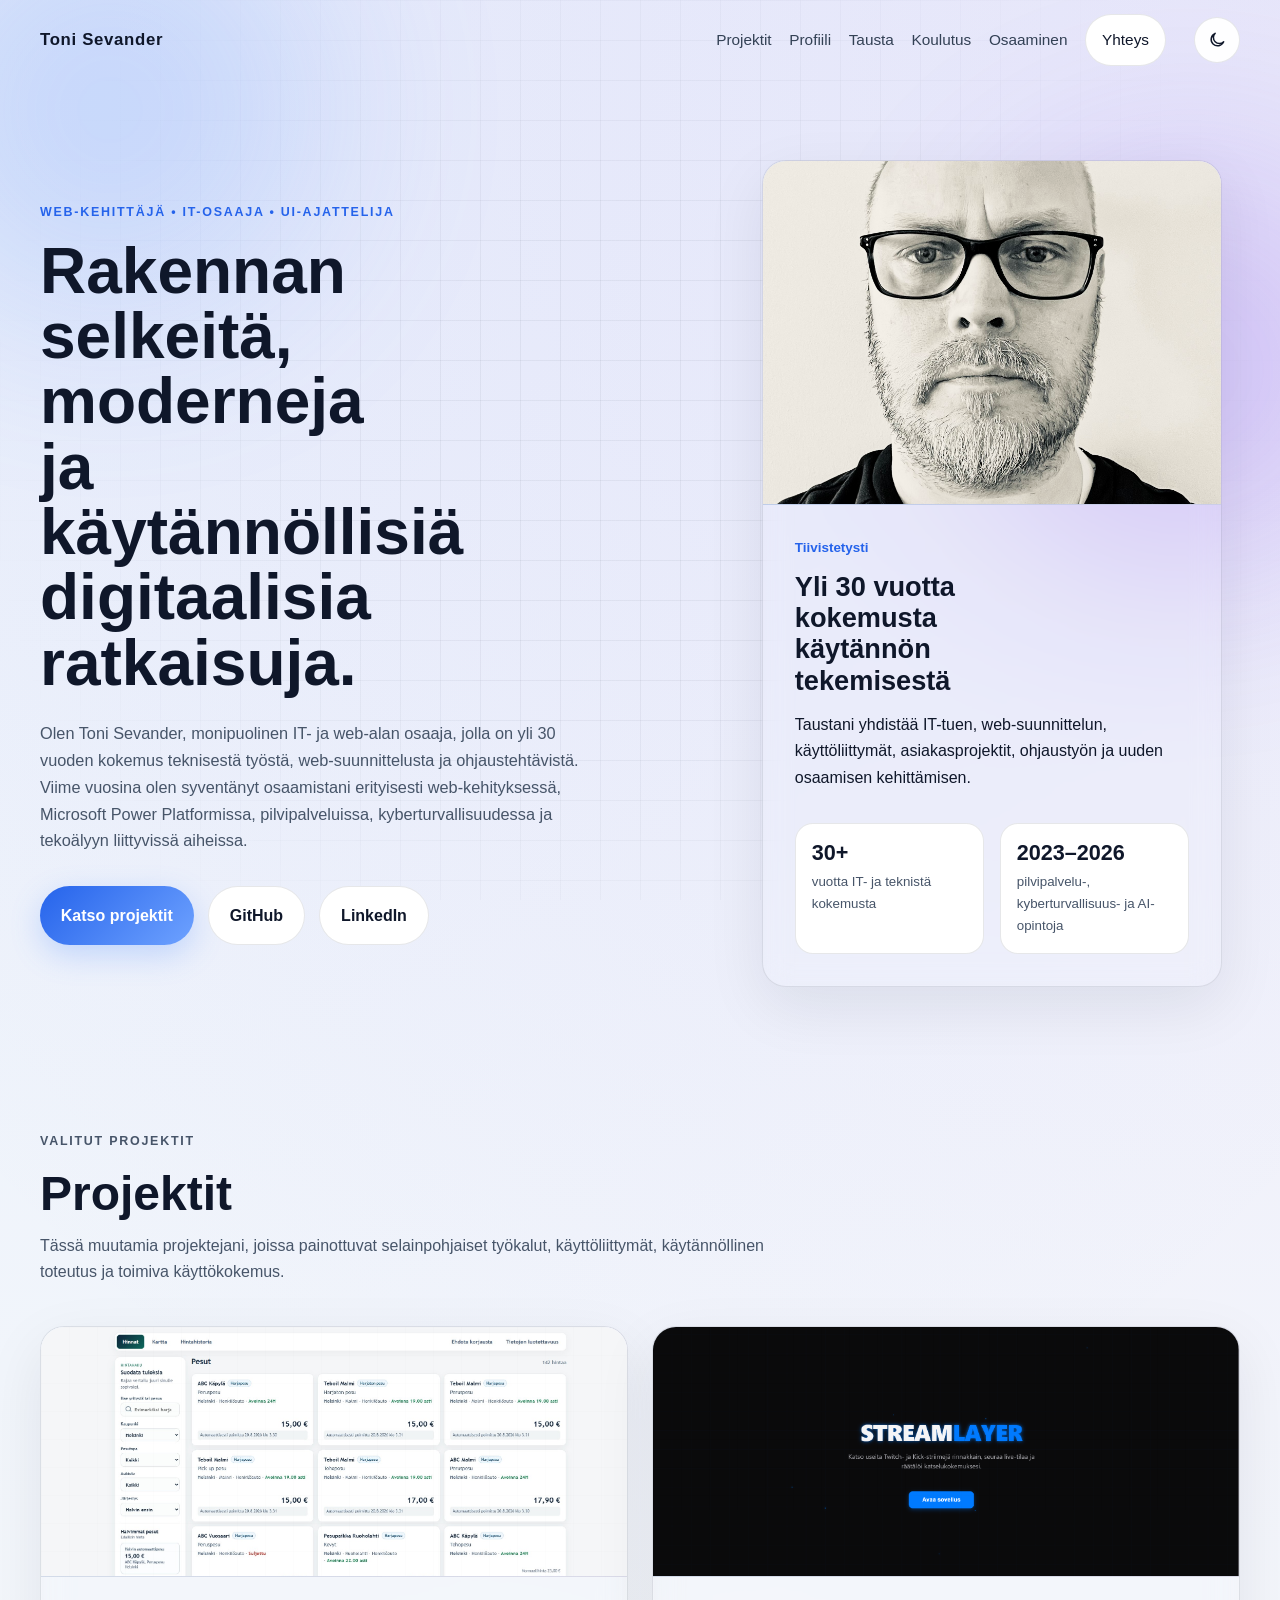
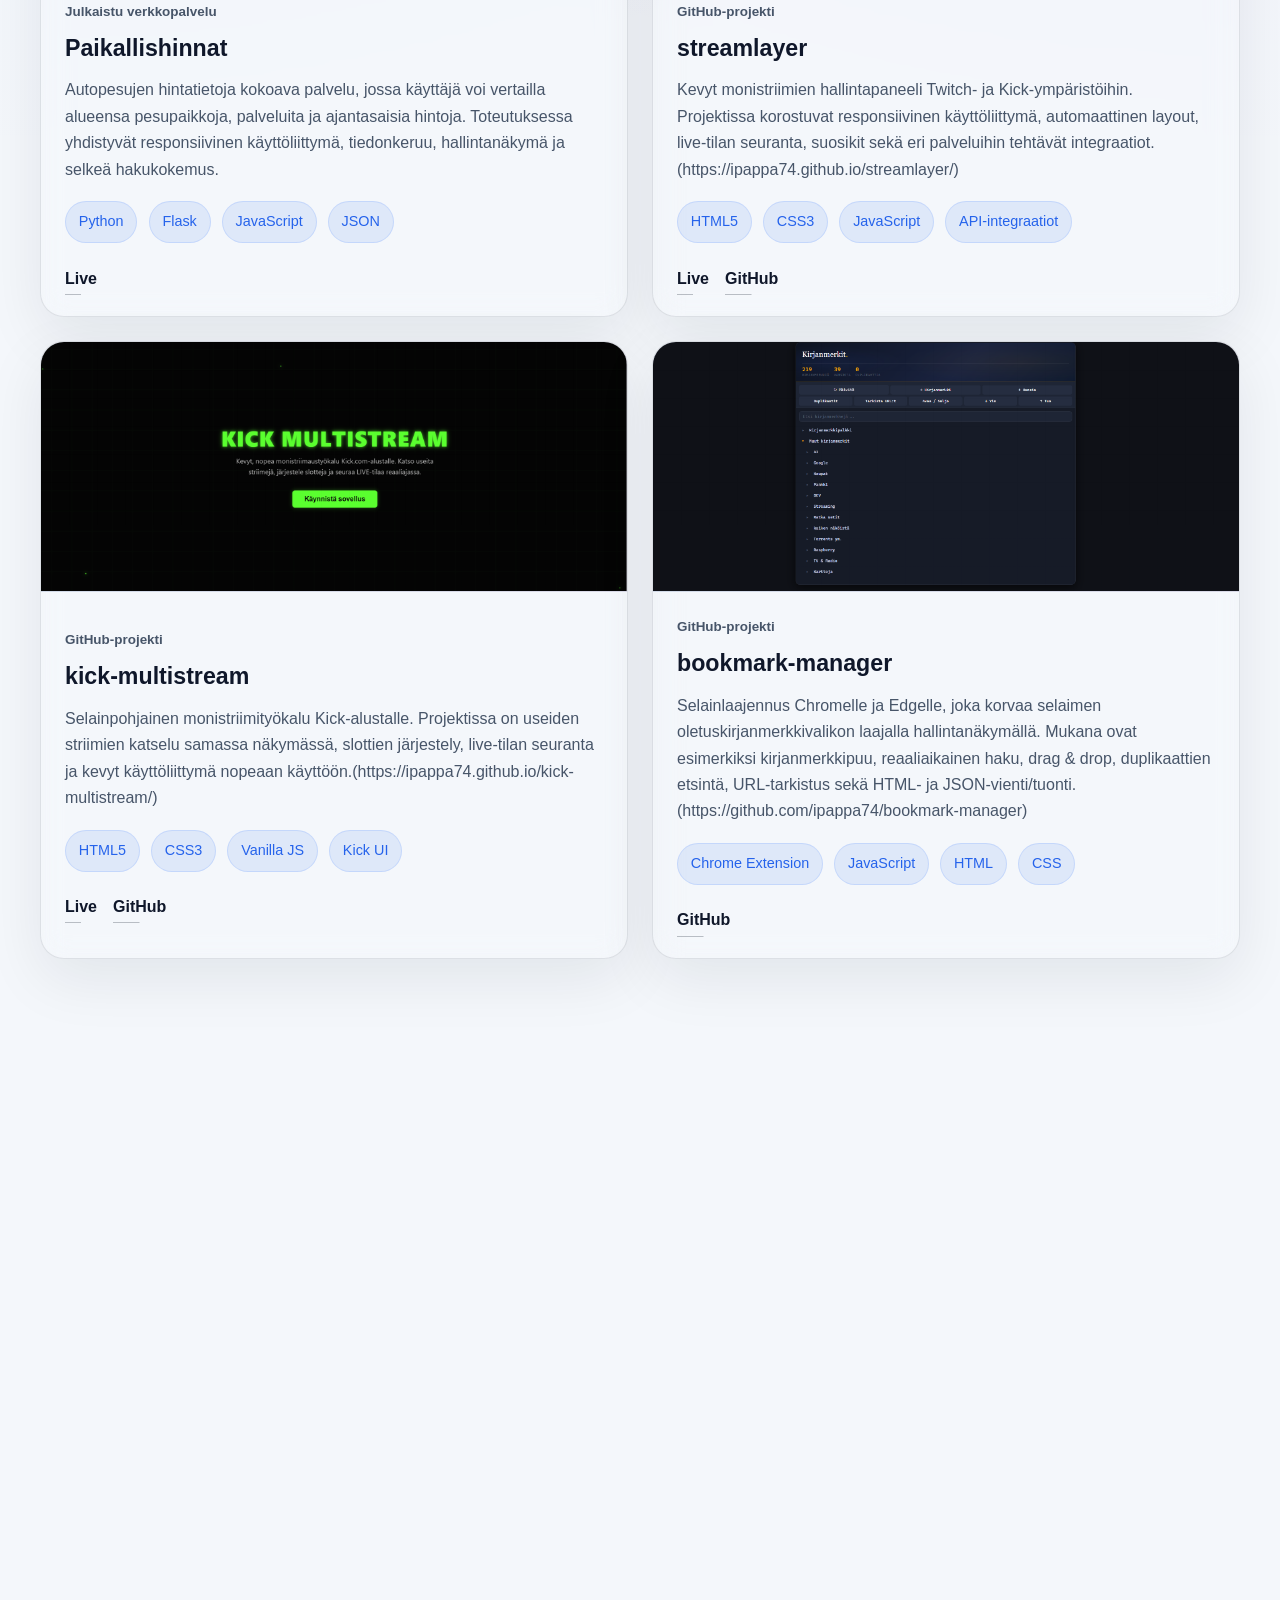
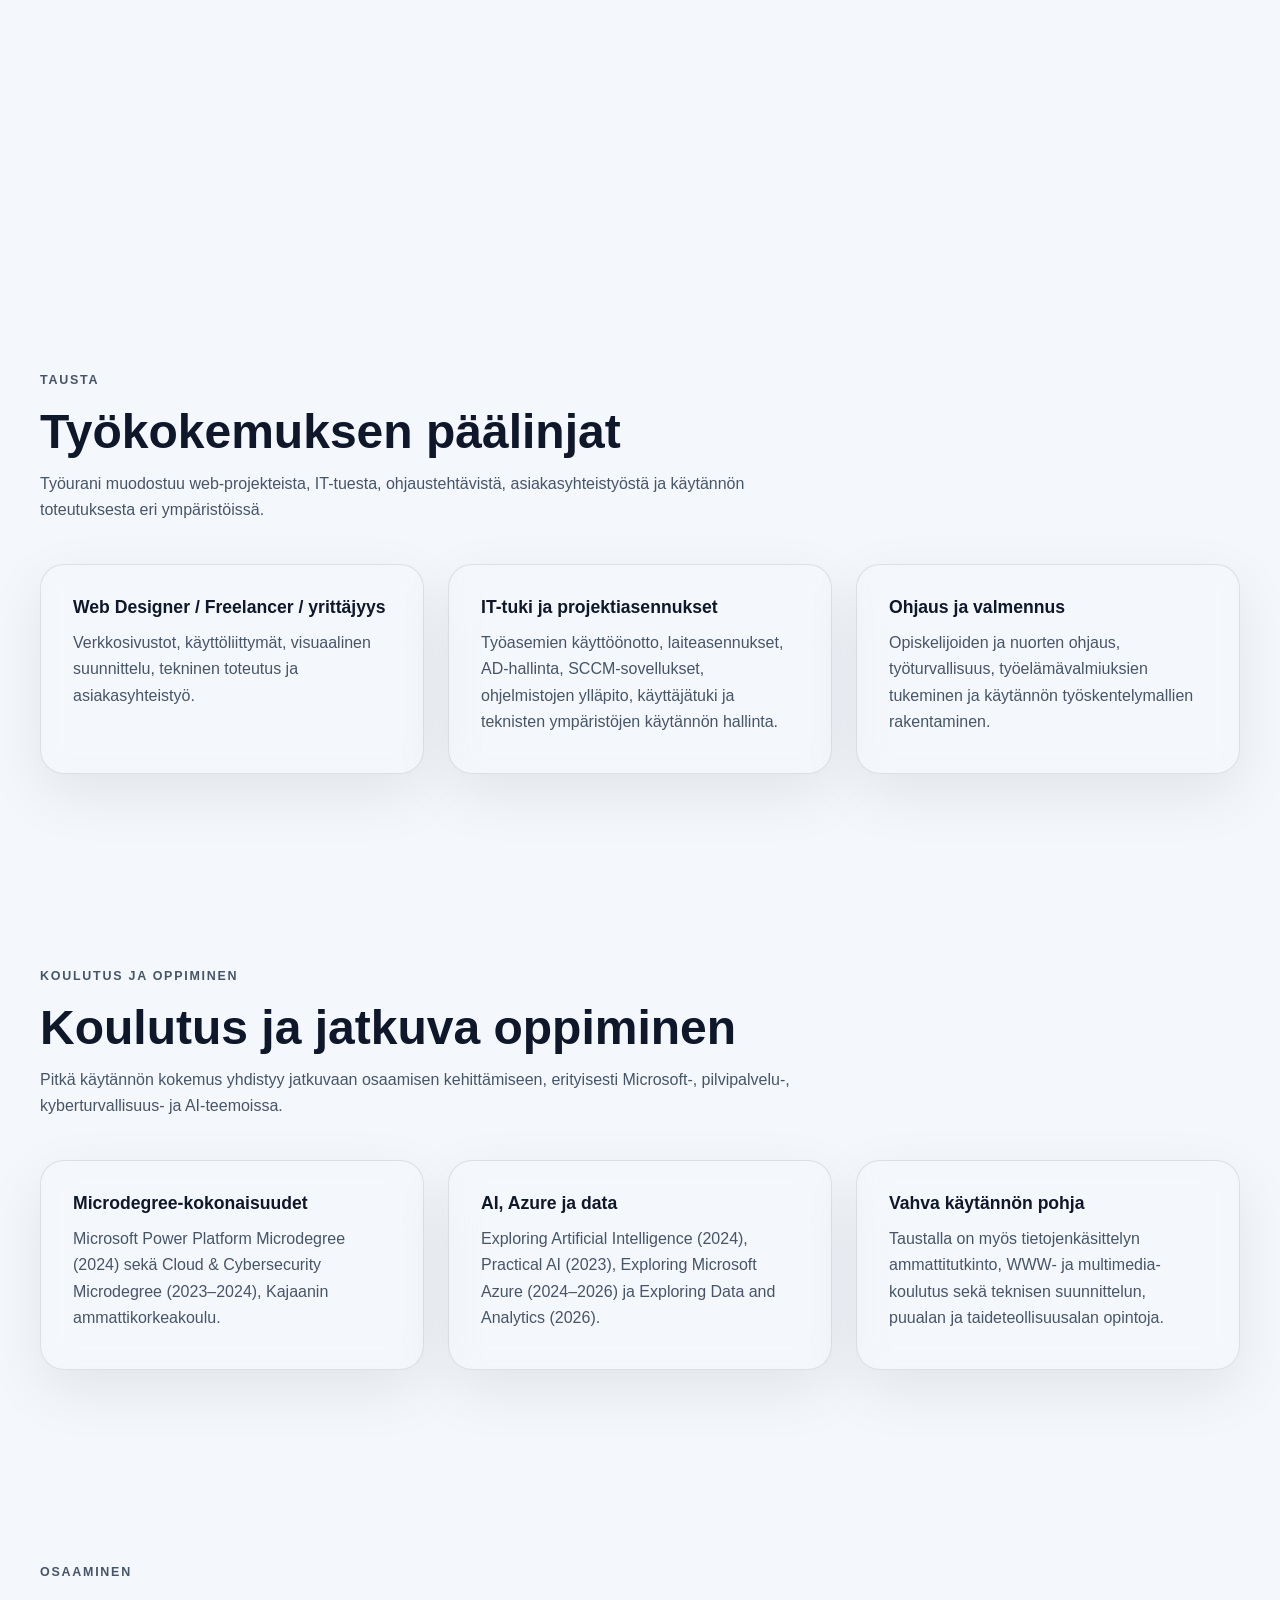
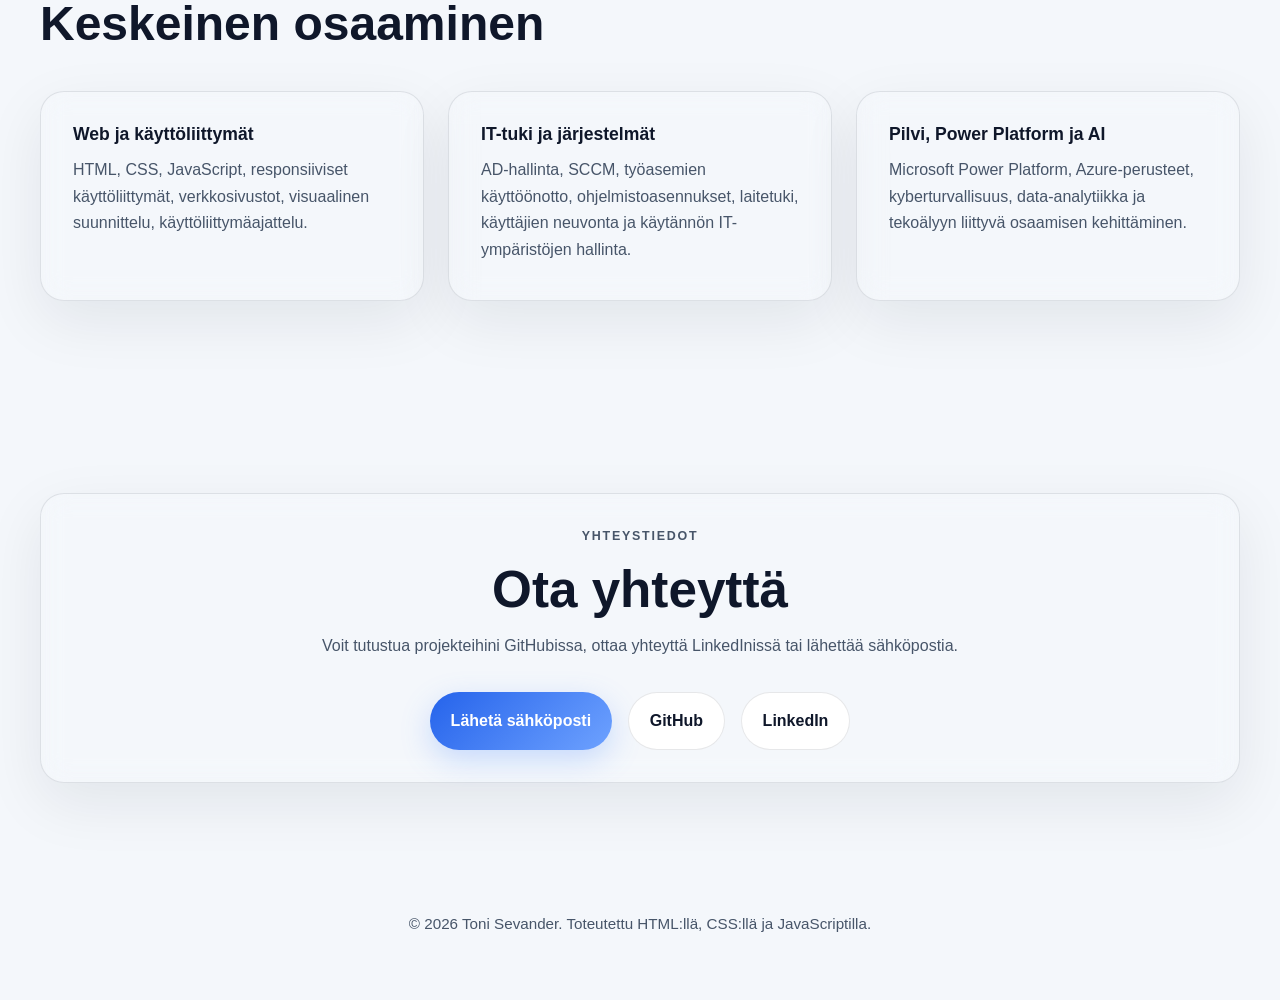
==== commit 44fc3424: "Uncomment one project card, comment another In index.html, enabled the bookmark-manager project card" ====
--- a/index.html
+++ b/index.html
@@ -337,7 +337,7 @@
                 </div>
               </div>
             </div>
-            <!--<div class="project-content">
+            <div class="project-content">
               <p class="project-tag">GitHub-projekti</p>
               <h3>bookmark-manager</h3>
               <p>
@@ -361,10 +361,10 @@
                   GitHub
                 </a>
               </div>
-            </div> -->
-          </article>
-
-          <article class="project-card glass github-card">
+            </div>
+          </article>
+
+          <!-- <article class="project-card glass github-card">
             <div class="project-image-wrap github-visual">
               <div class="github-mark" aria-hidden="true">
                 <svg viewBox="0 0 24 24" fill="currentColor">
@@ -415,7 +415,7 @@
                 </a>
               </div>
             </div>
-          </article>
+          </article> -->
         </div>
       </section>
 
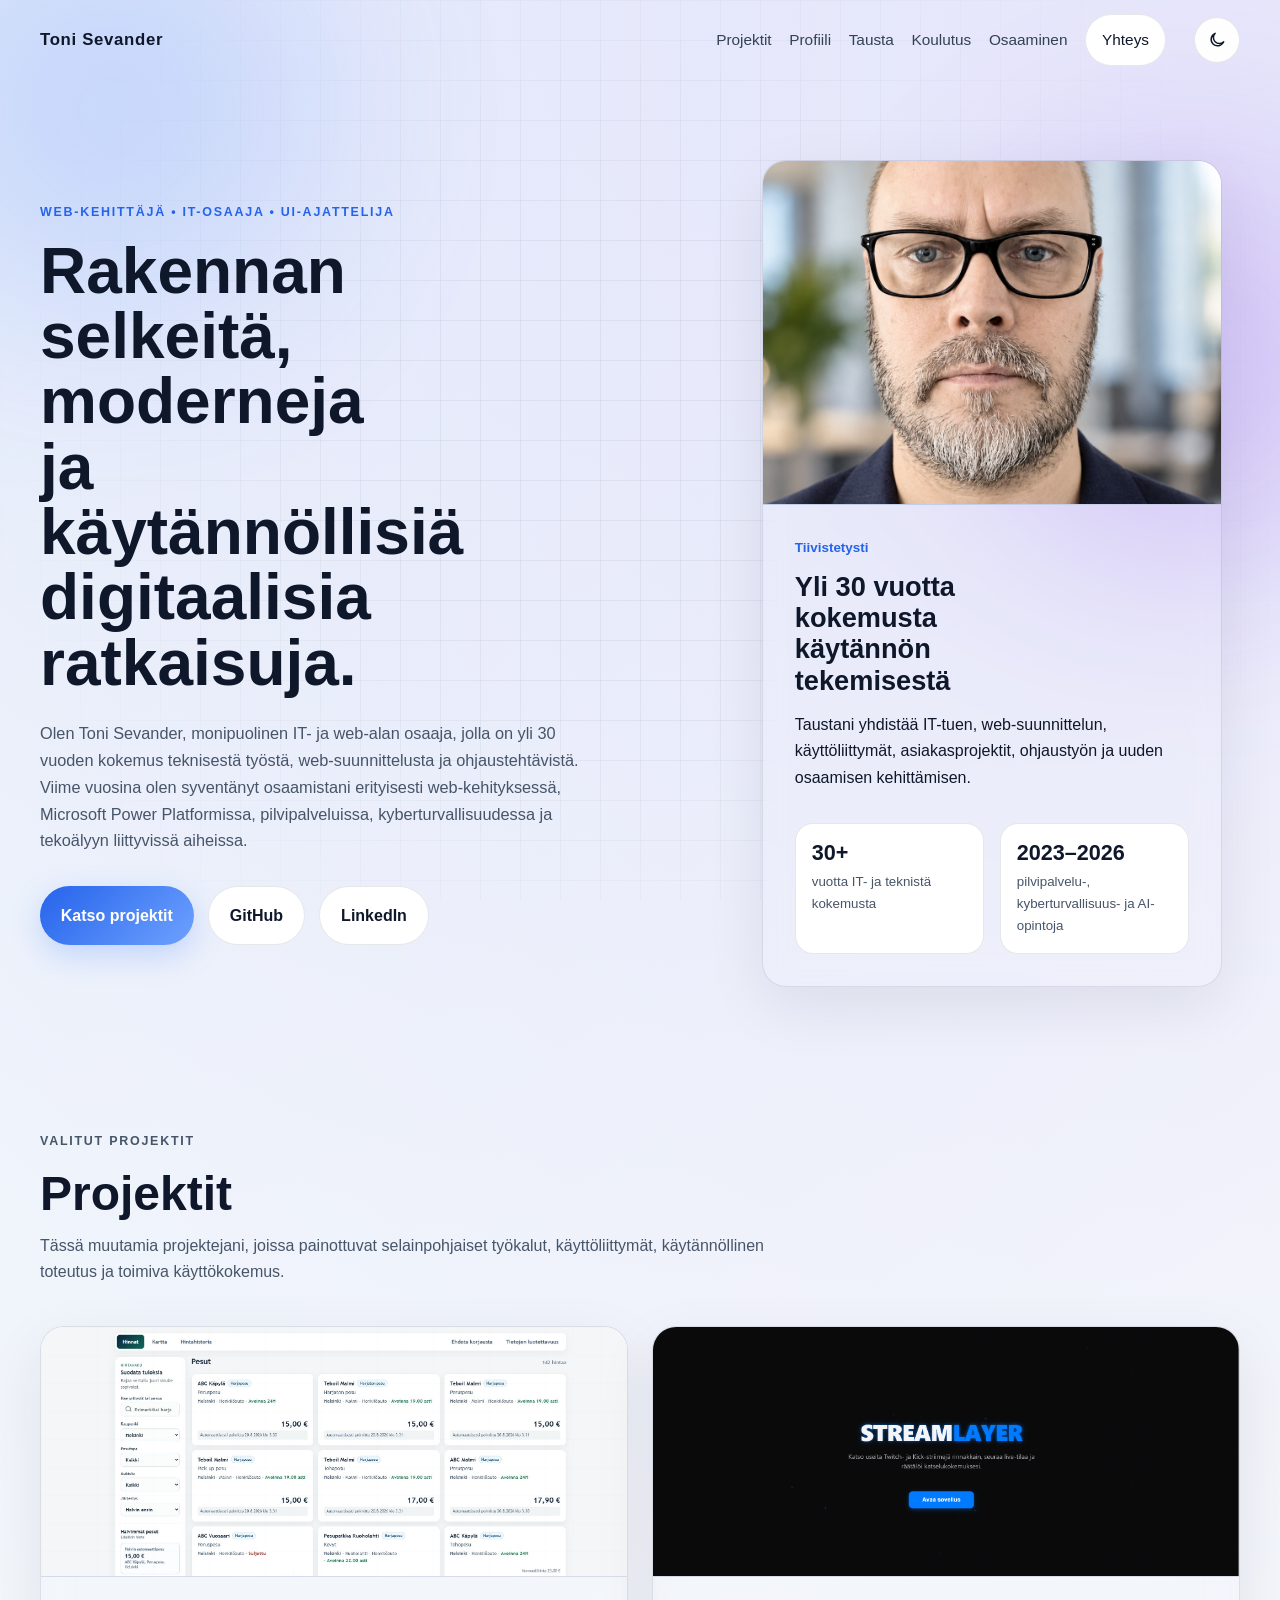
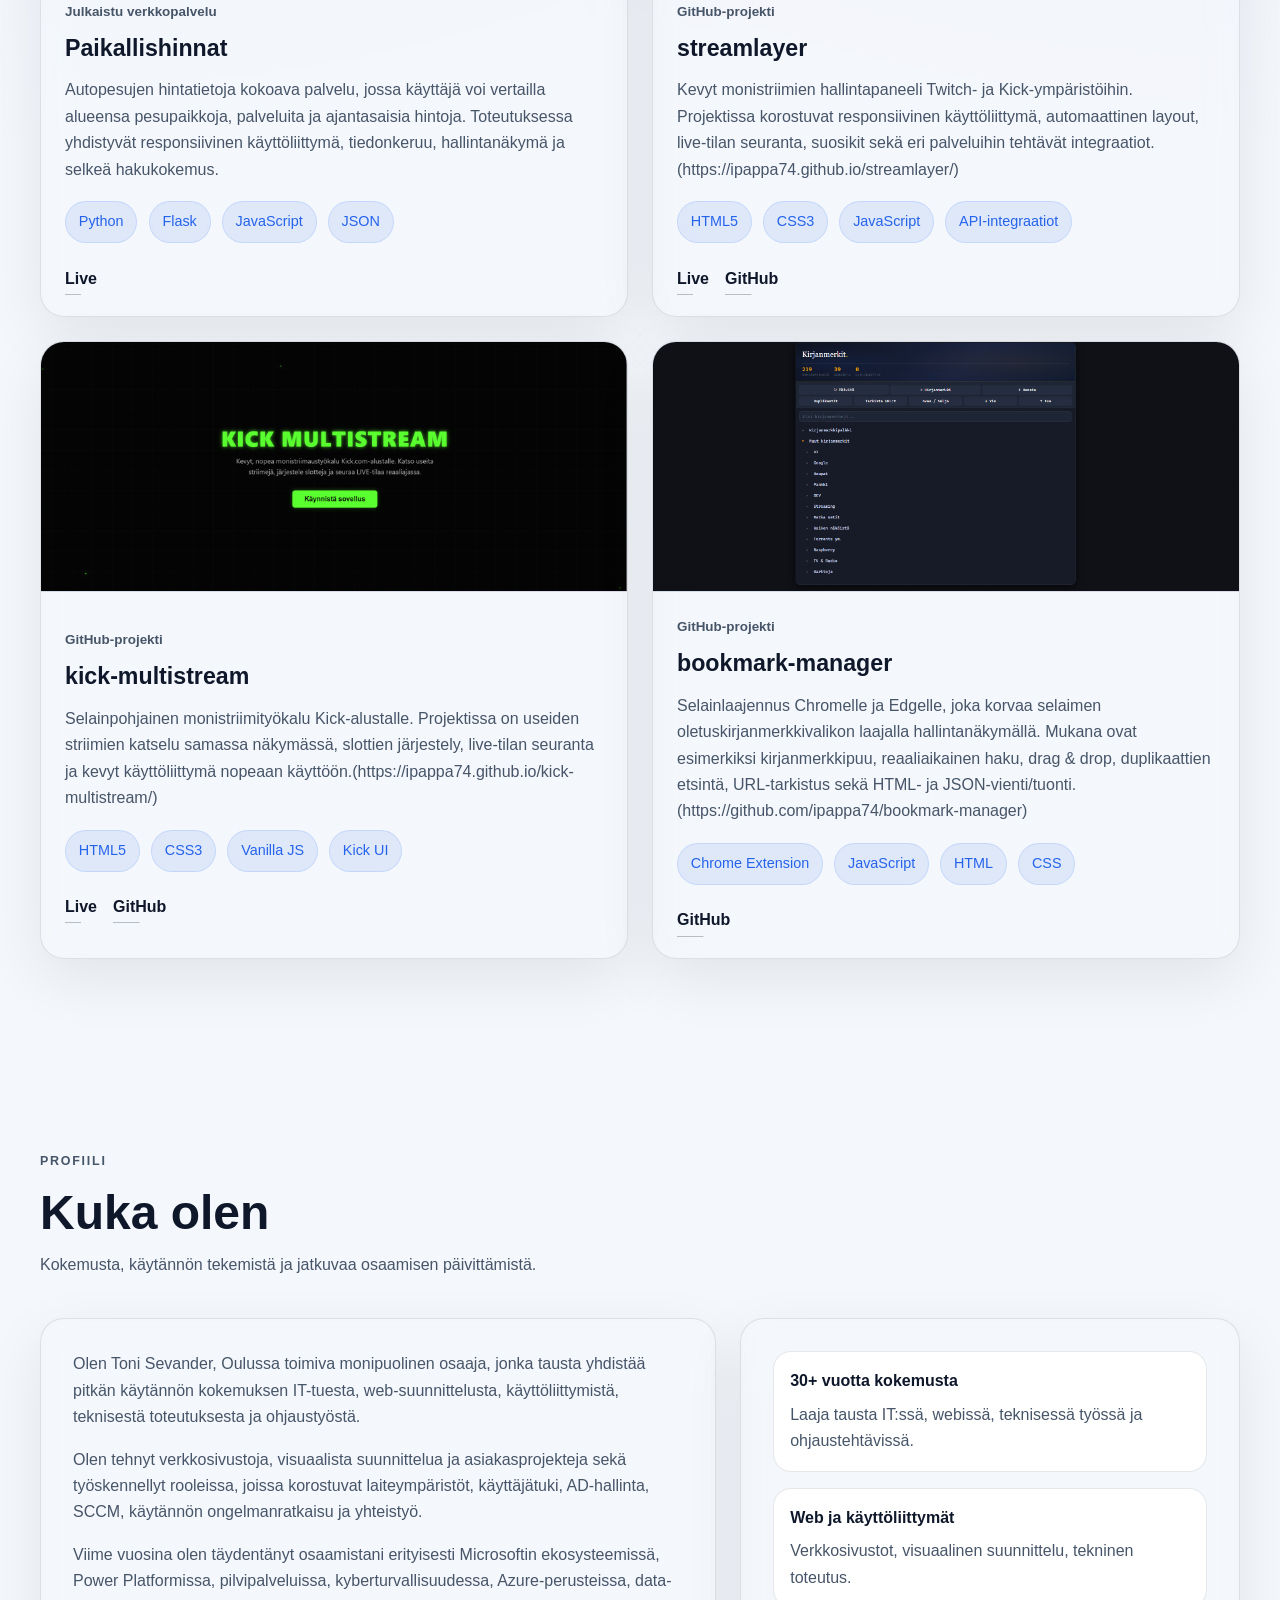
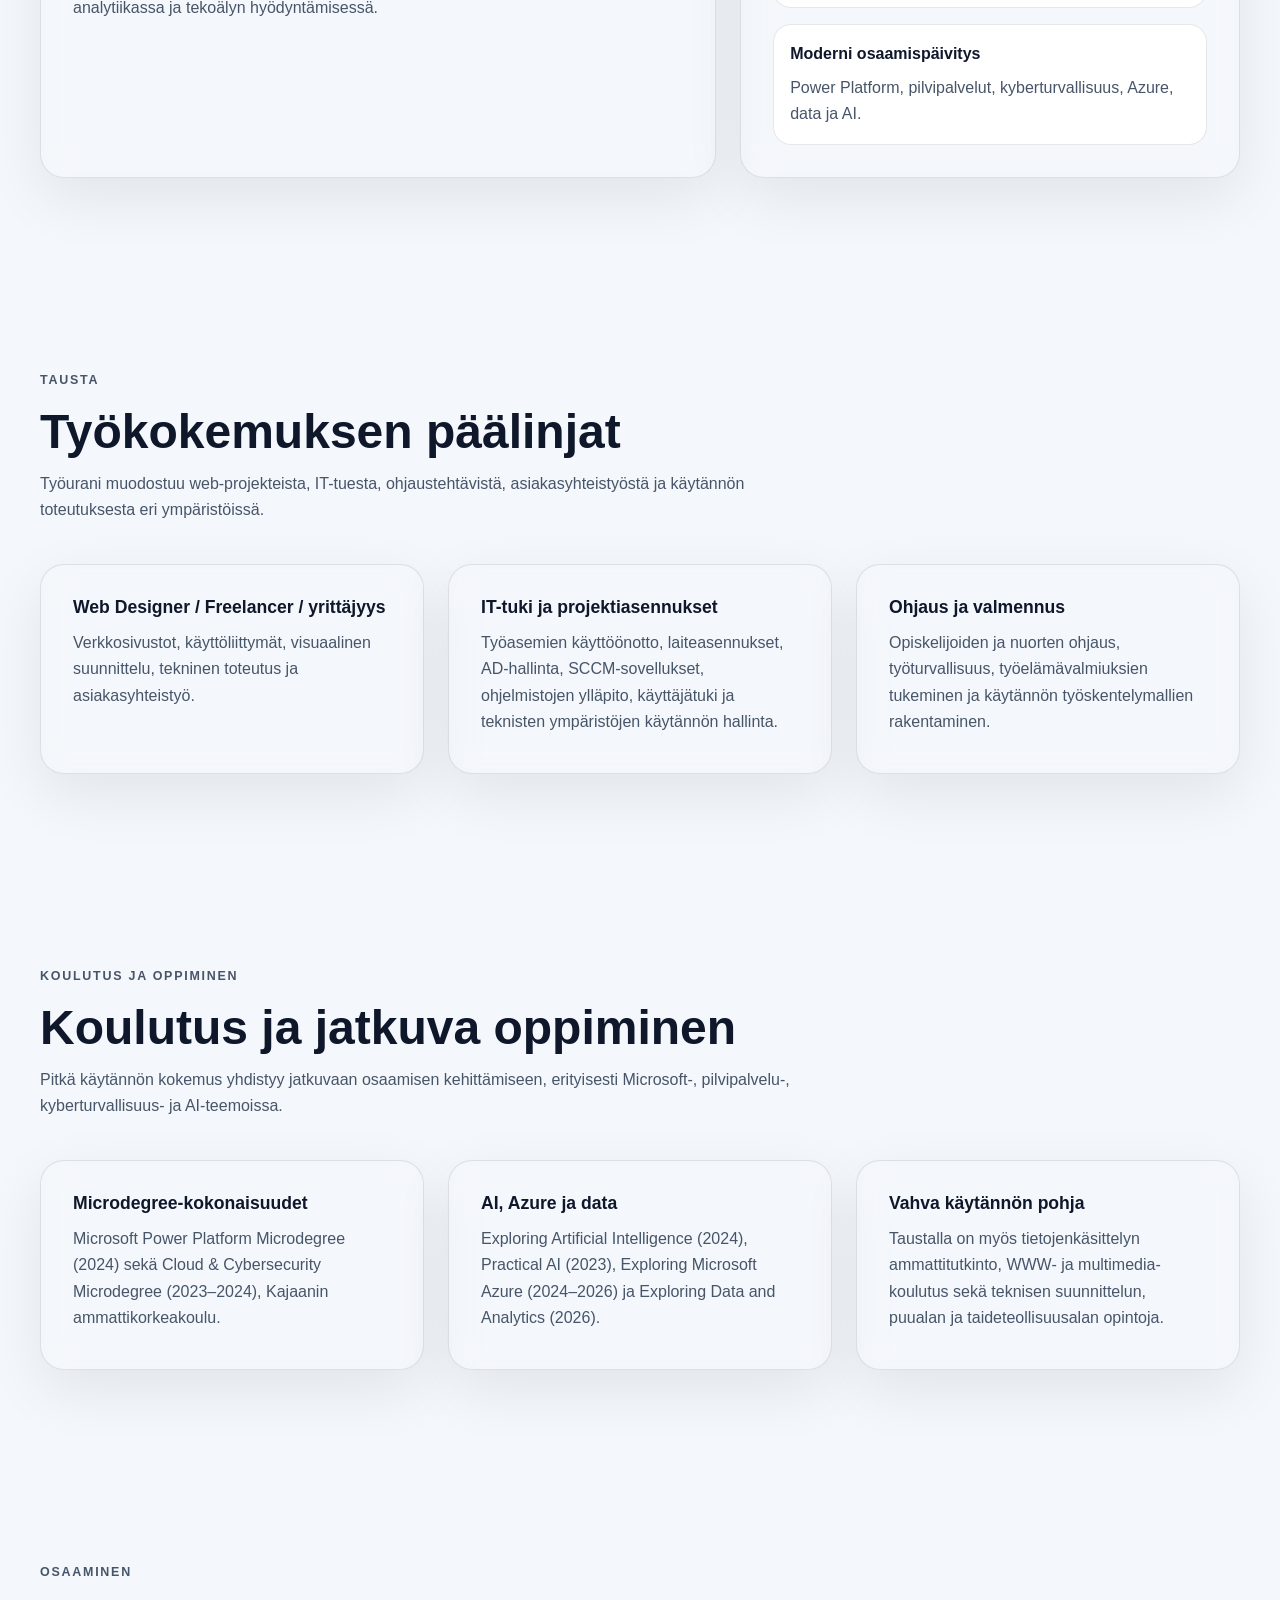
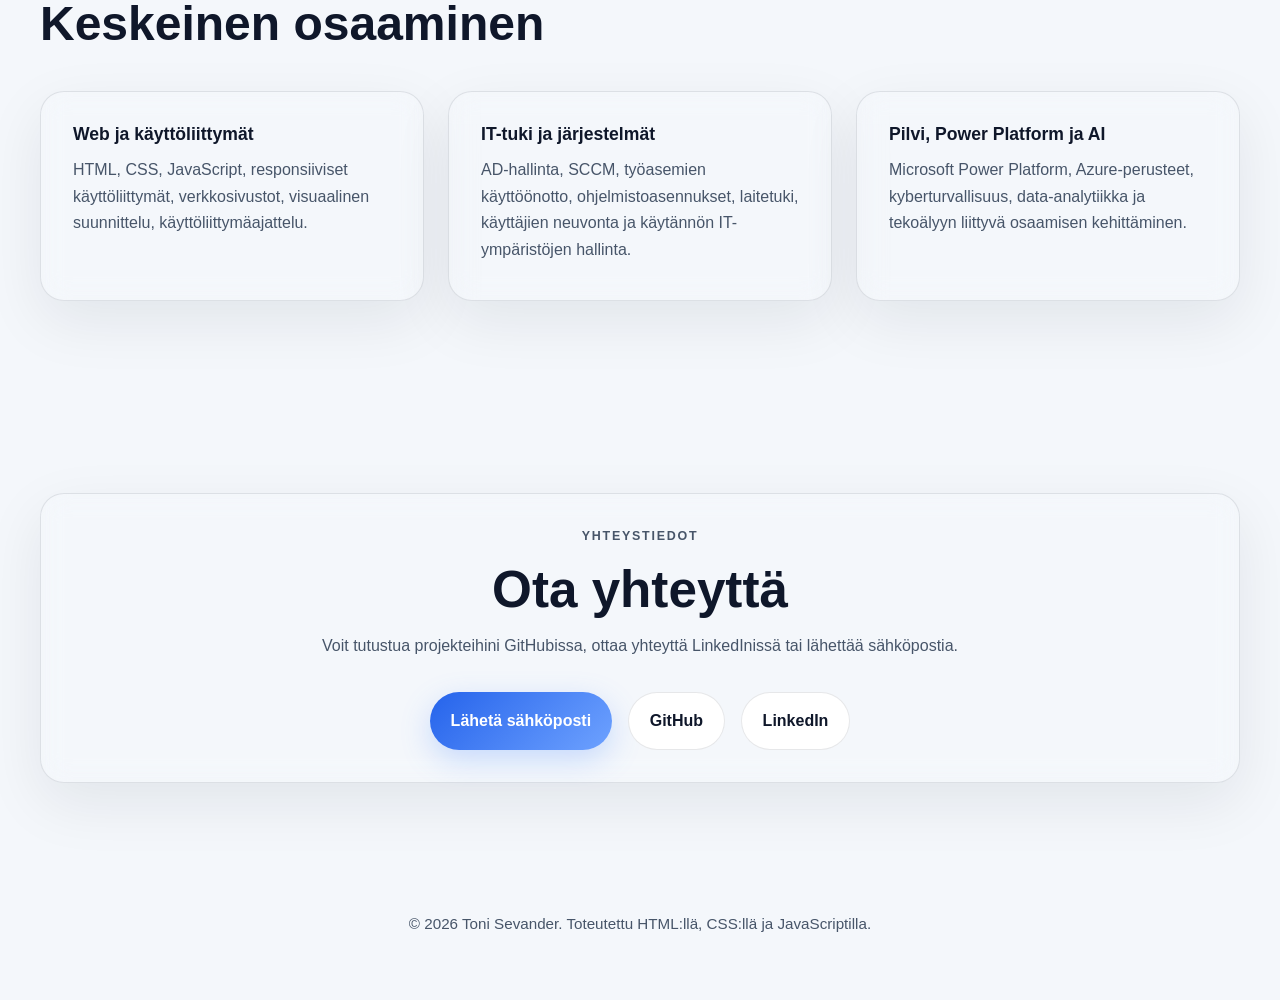
==== commit fd961a38: "Replace profile image and update index.html Swap out assets/images/profile.jpeg for assets/images/CV" ====
--- a/index.html
+++ b/index.html
@@ -141,7 +141,7 @@
           <div class="profile-card glass">
             <div class="profile-image-wrap">
               <img
-                src="assets/images/profile.jpeg"
+                src="assets/images/CV-kuva02.png"
                 alt="Toni Sevander"
                 class="profile-image"
               />
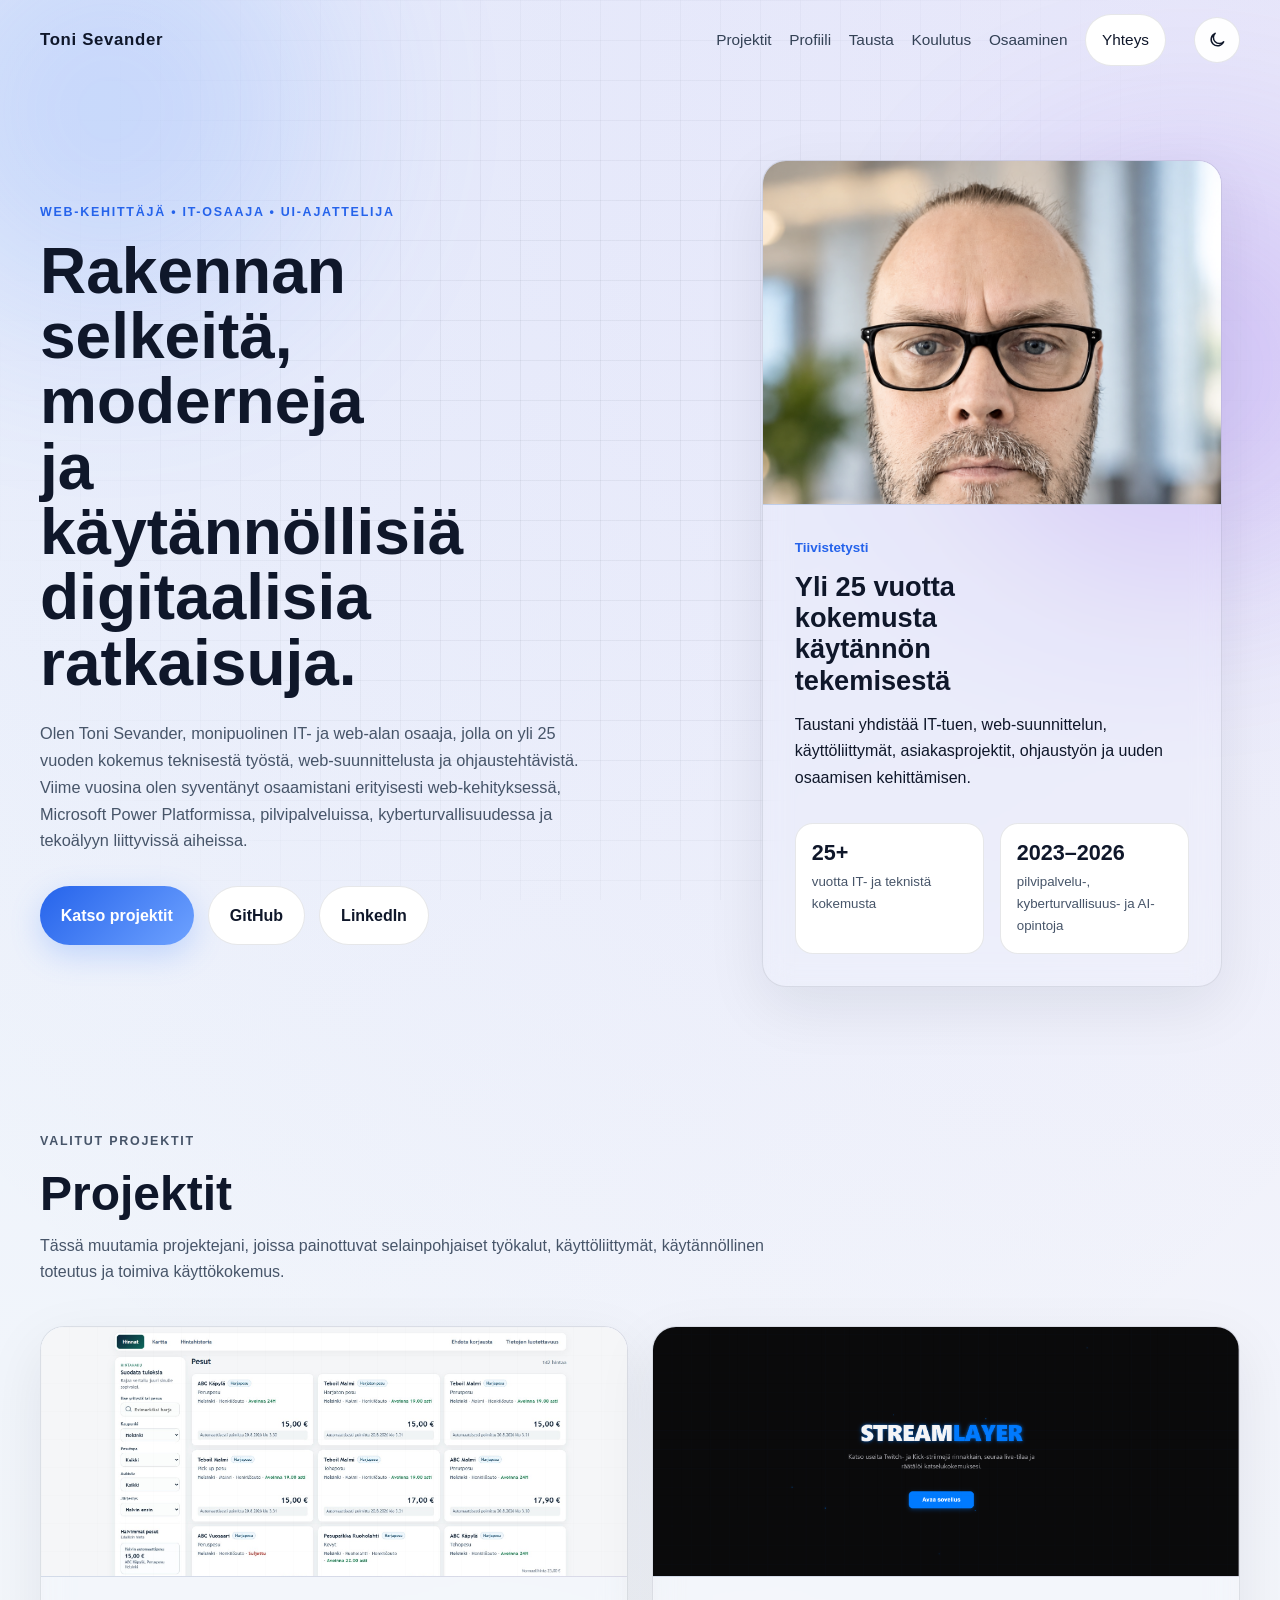
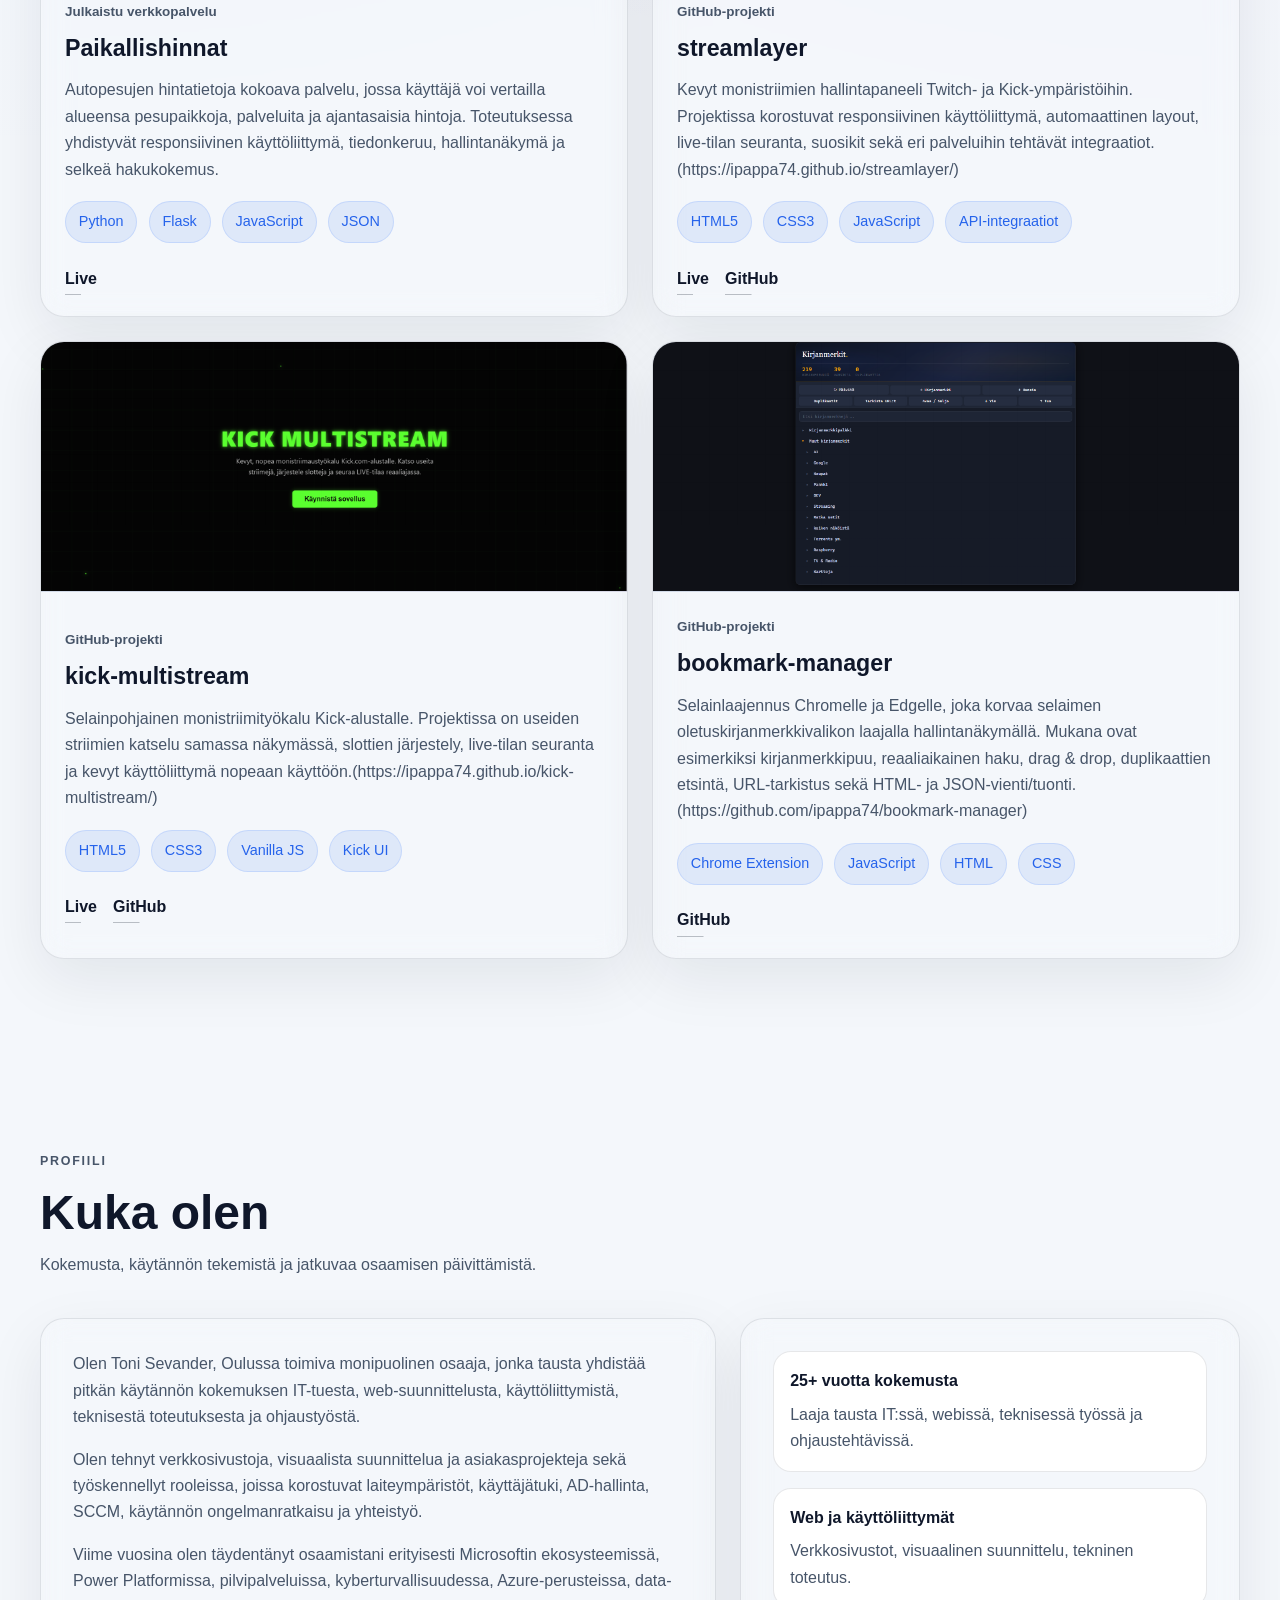
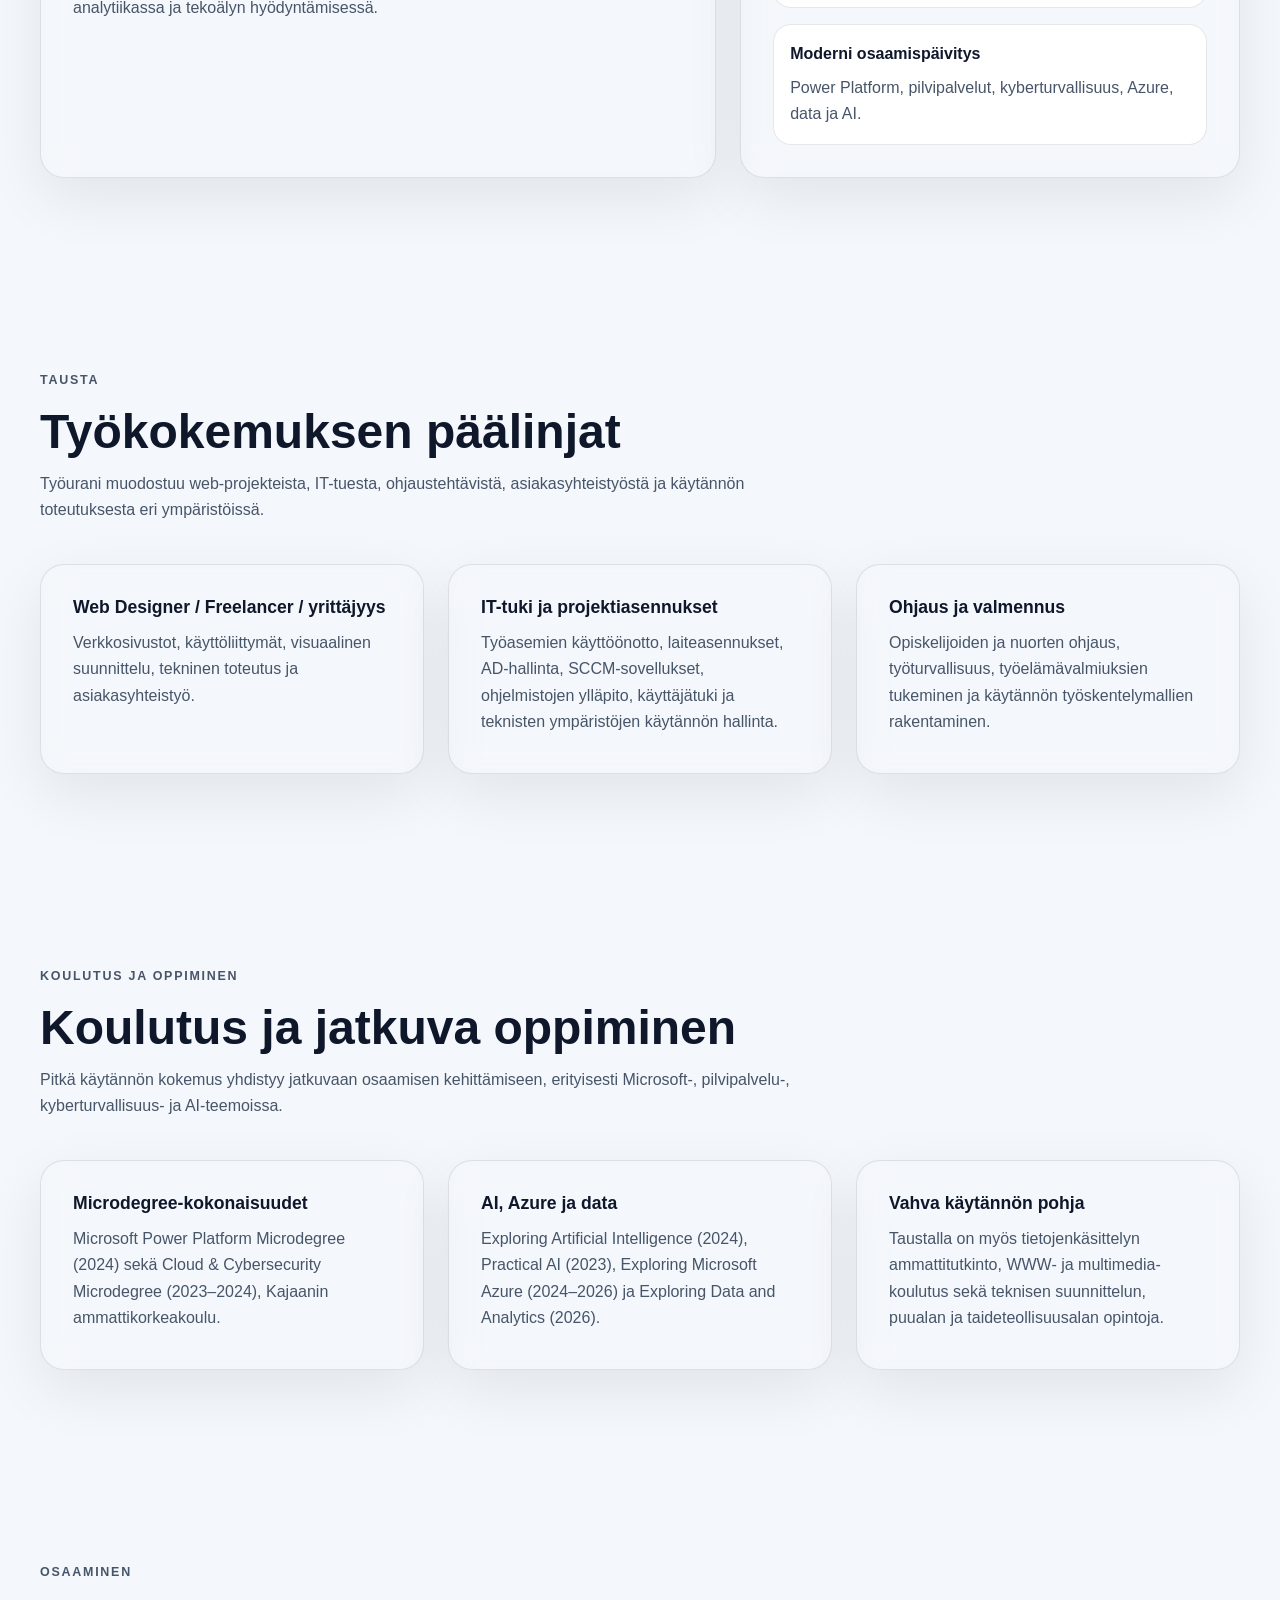
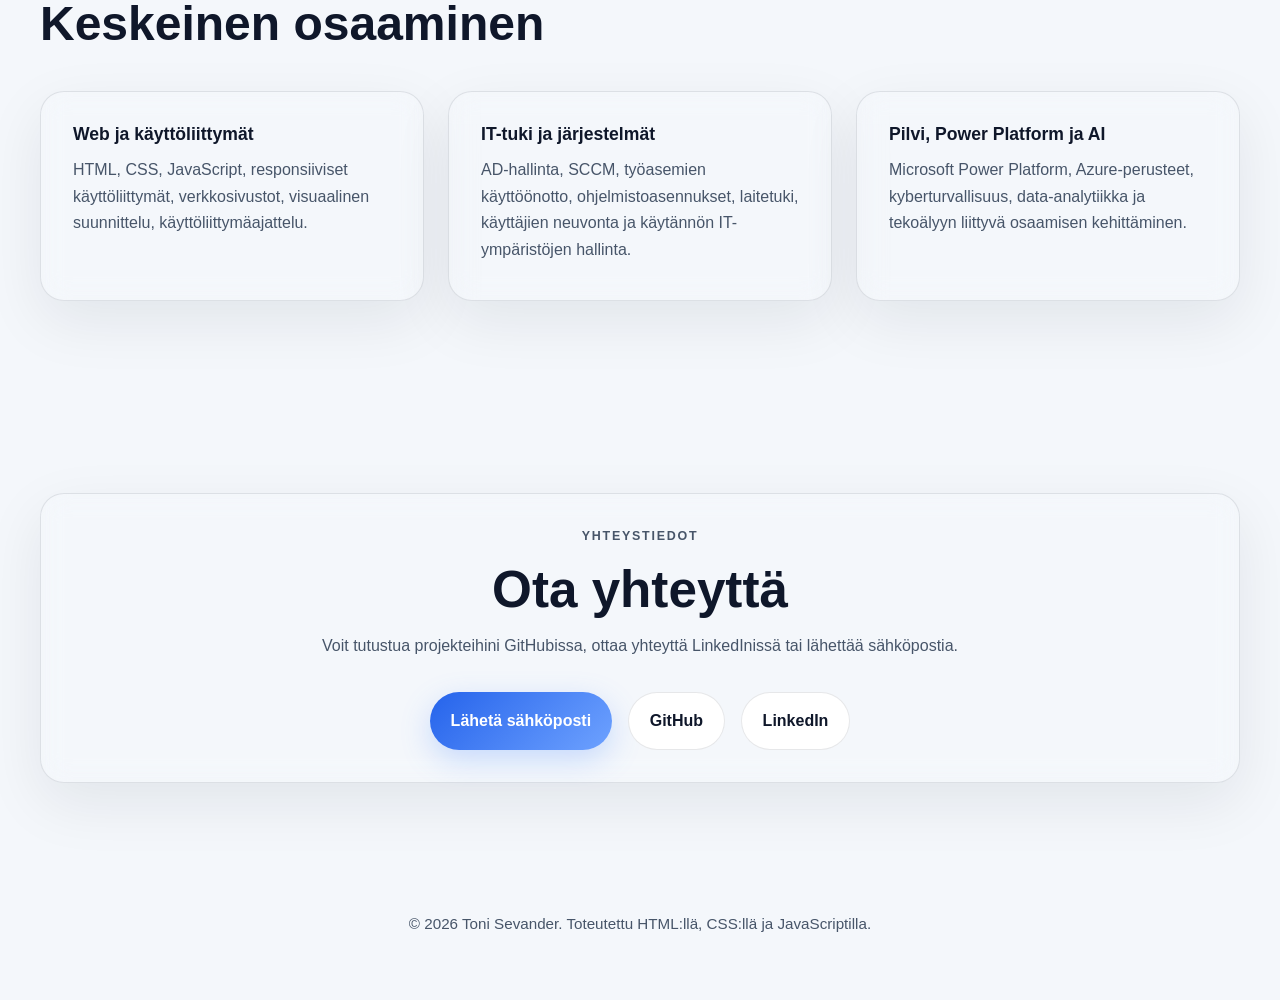
==== commit 2d4174a6: "Adjust experience years and profile image crop Updated the portfolio text to reflect 25+ years of ex" ====
--- a/index.html
+++ b/index.html
@@ -110,7 +110,7 @@
           </h1>
           <p class="hero-text">
             Olen Toni Sevander, monipuolinen IT- ja web-alan osaaja, jolla on yli
-            30 vuoden kokemus teknisestä työstä, web-suunnittelusta ja
+            25 vuoden kokemus teknisestä työstä, web-suunnittelusta ja
             ohjaustehtävistä. Viime vuosina olen syventänyt osaamistani erityisesti
             web-kehityksessä, Microsoft Power Platformissa, pilvipalveluissa,
             kyberturvallisuudessa ja tekoälyyn liittyvissä aiheissa.
@@ -155,7 +155,7 @@
 
             <div class="profile-card-content">
               <p class="card-label">Tiivistetysti</p>
-              <h2>Yli 30 vuotta kokemusta käytännön tekemisestä</h2>
+              <h2>Yli 25 vuotta kokemusta käytännön tekemisestä</h2>
               <p>
                 Taustani yhdistää IT-tuen, web-suunnittelun, käyttöliittymät,
                 asiakasprojektit, ohjaustyön ja uuden osaamisen kehittämisen.
@@ -163,7 +163,7 @@
 
               <div class="mini-stats">
                 <div>
-                  <span>30+</span>
+                  <span>25+</span>
                   <small>vuotta IT- ja teknistä kokemusta</small>
                 </div>
                 <div>
@@ -452,7 +452,7 @@
 
           <div class="about-highlights glass">
             <div class="highlight">
-              <h3>30+ vuotta kokemusta</h3>
+              <h3>25+ vuotta kokemusta</h3>
               <p>Laaja tausta IT:ssä, webissä, teknisessä työssä ja ohjaustehtävissä.</p>
             </div>
             <div class="highlight">
--- a/style.css
+++ b/style.css
@@ -308,12 +308,13 @@
   position: relative;
 }
 
-.profile-image {
-  width: 100%;
-  height: 100%;
-  object-fit: cover;
-  filter: saturate(1.02) contrast(1.02);
-}
+.profile-image {
+  width: 100%;
+  height: 100%;
+  object-fit: cover;
+  object-position: center 15%;
+  filter: saturate(1.02) contrast(1.02);
+}
 
 .profile-card-content {
   padding: 2rem;
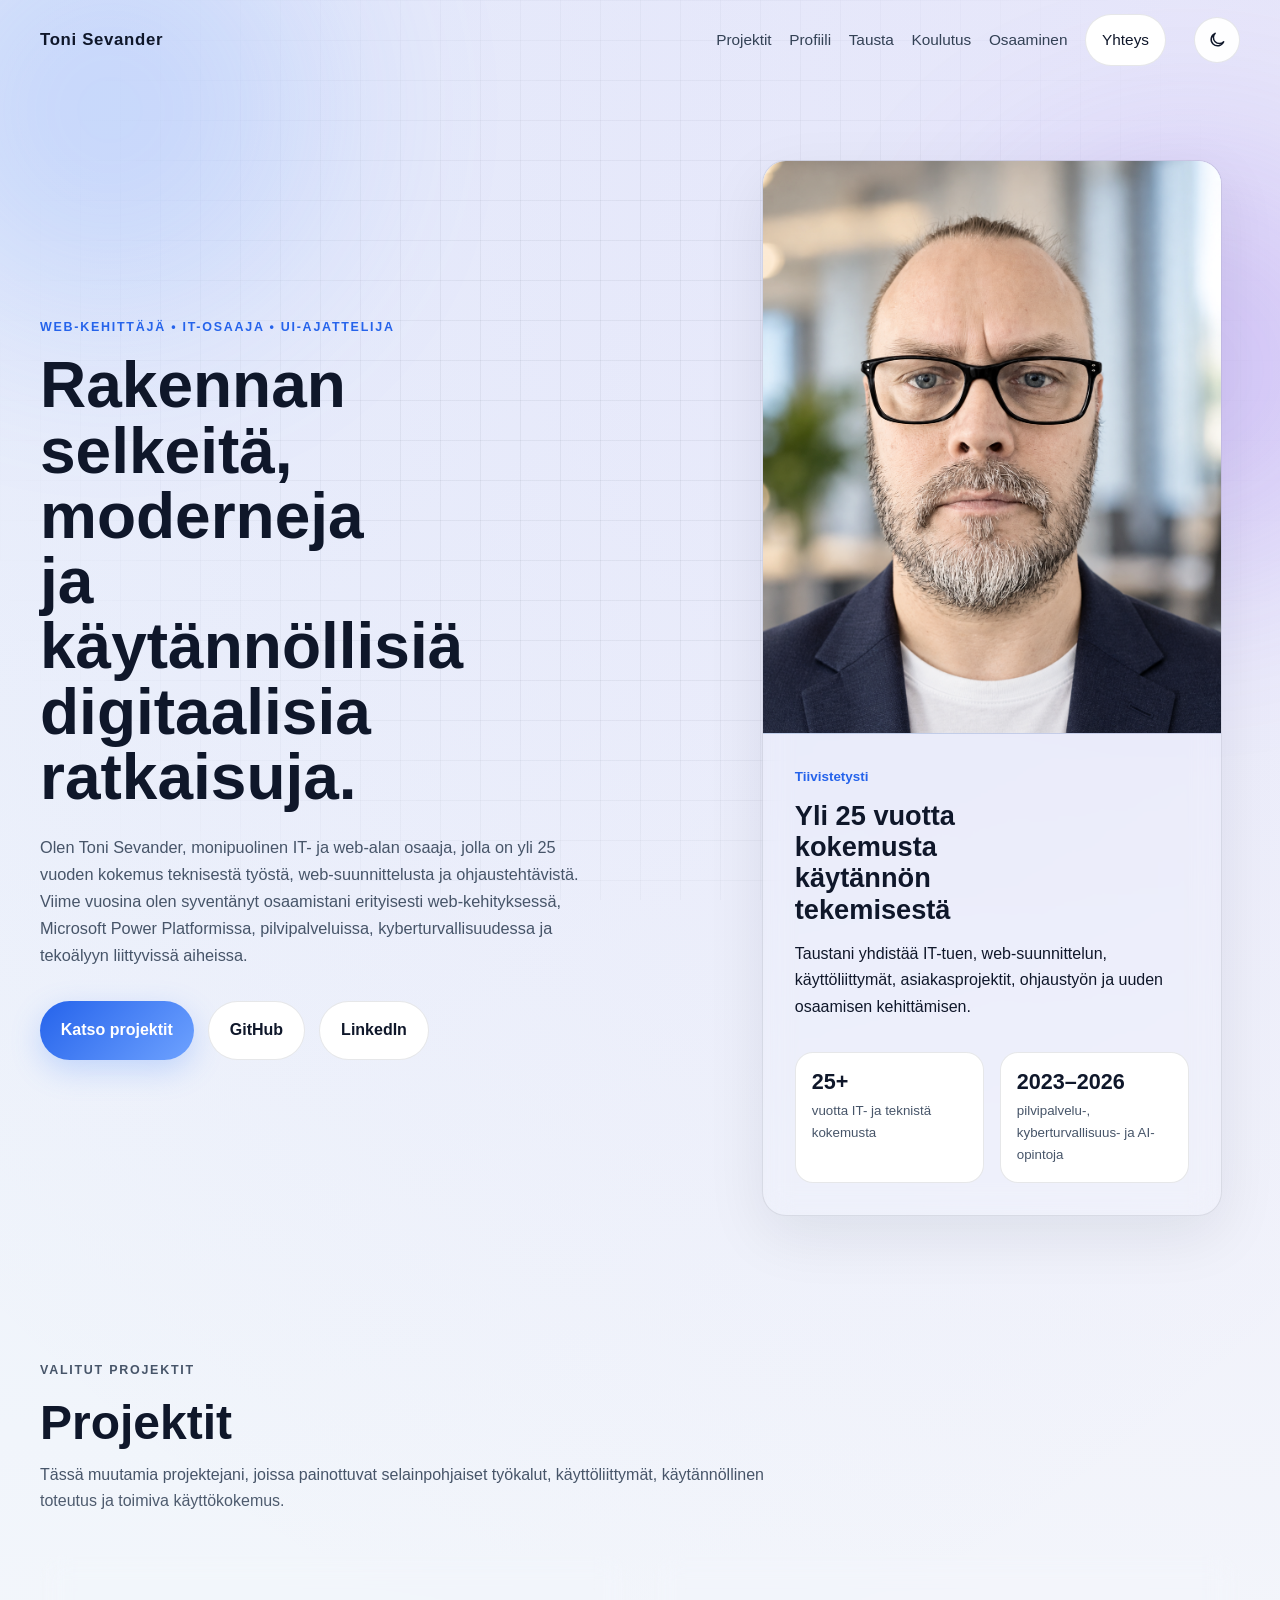
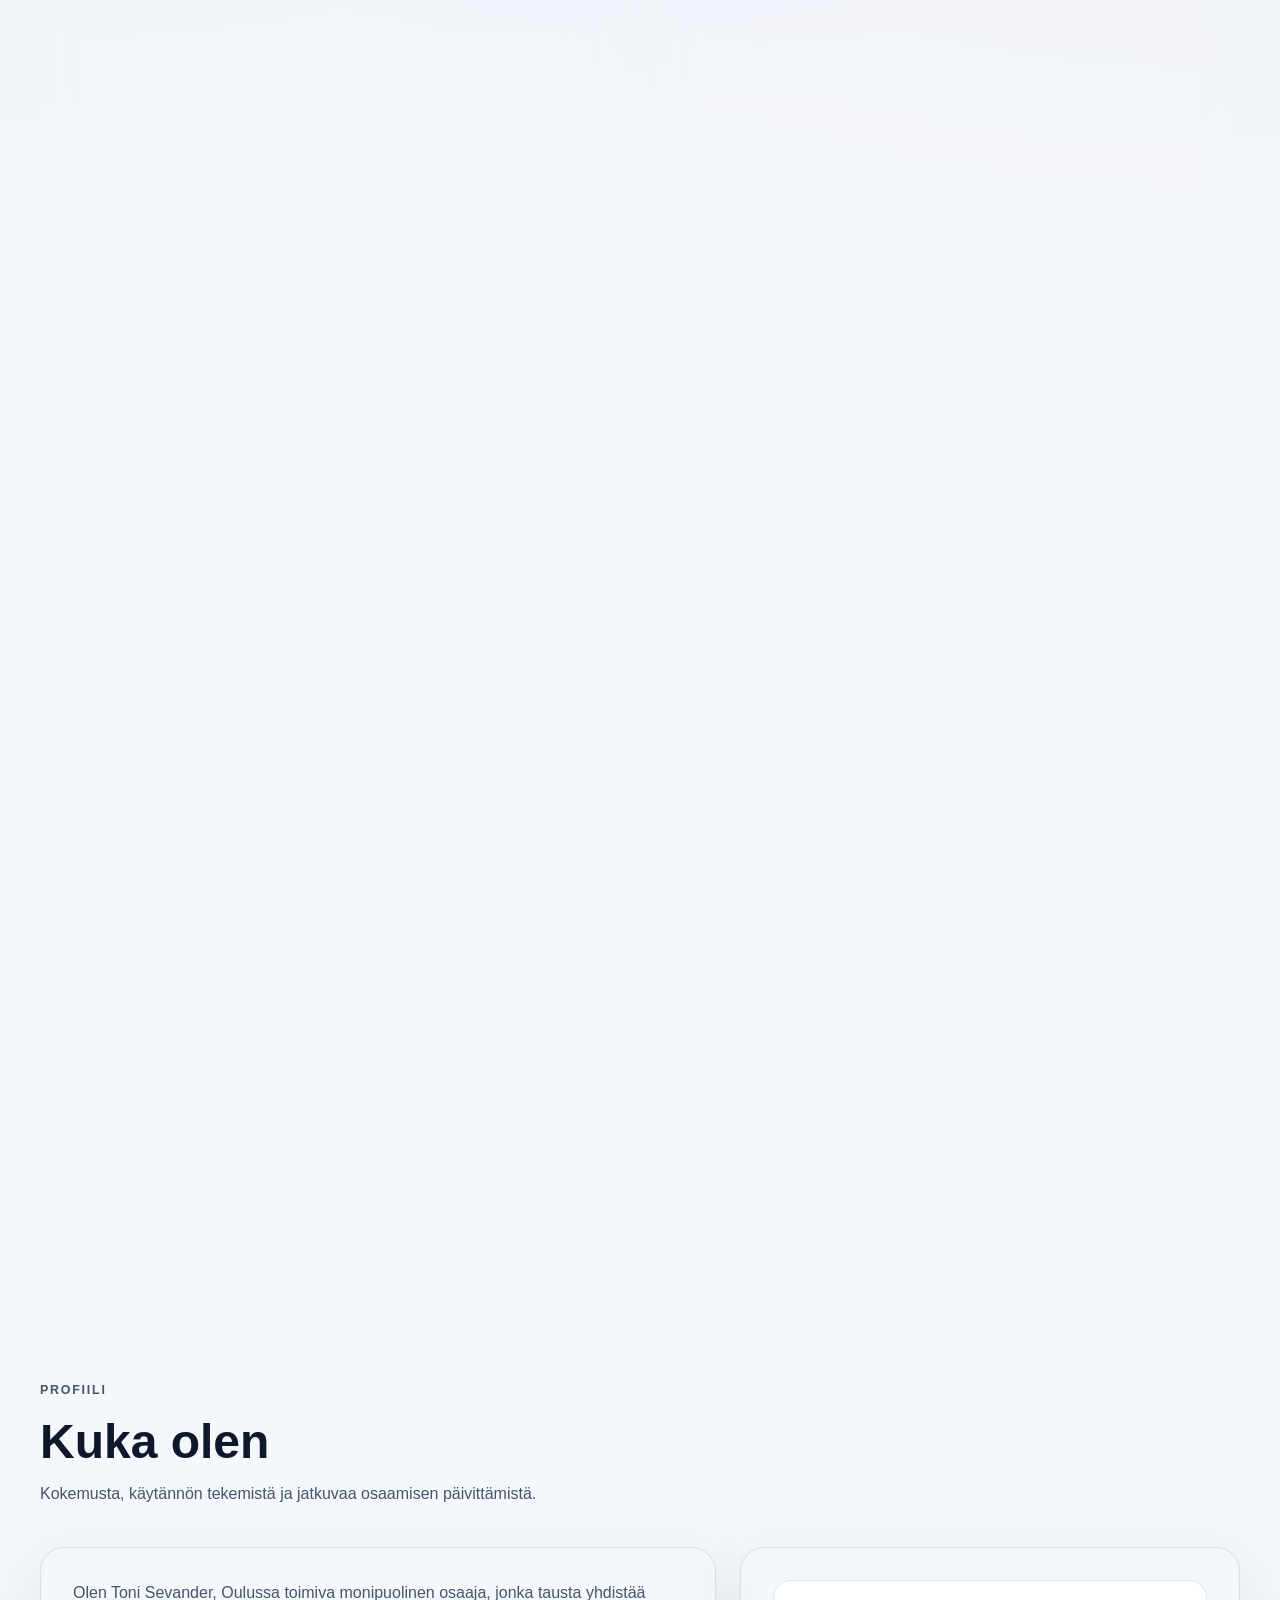
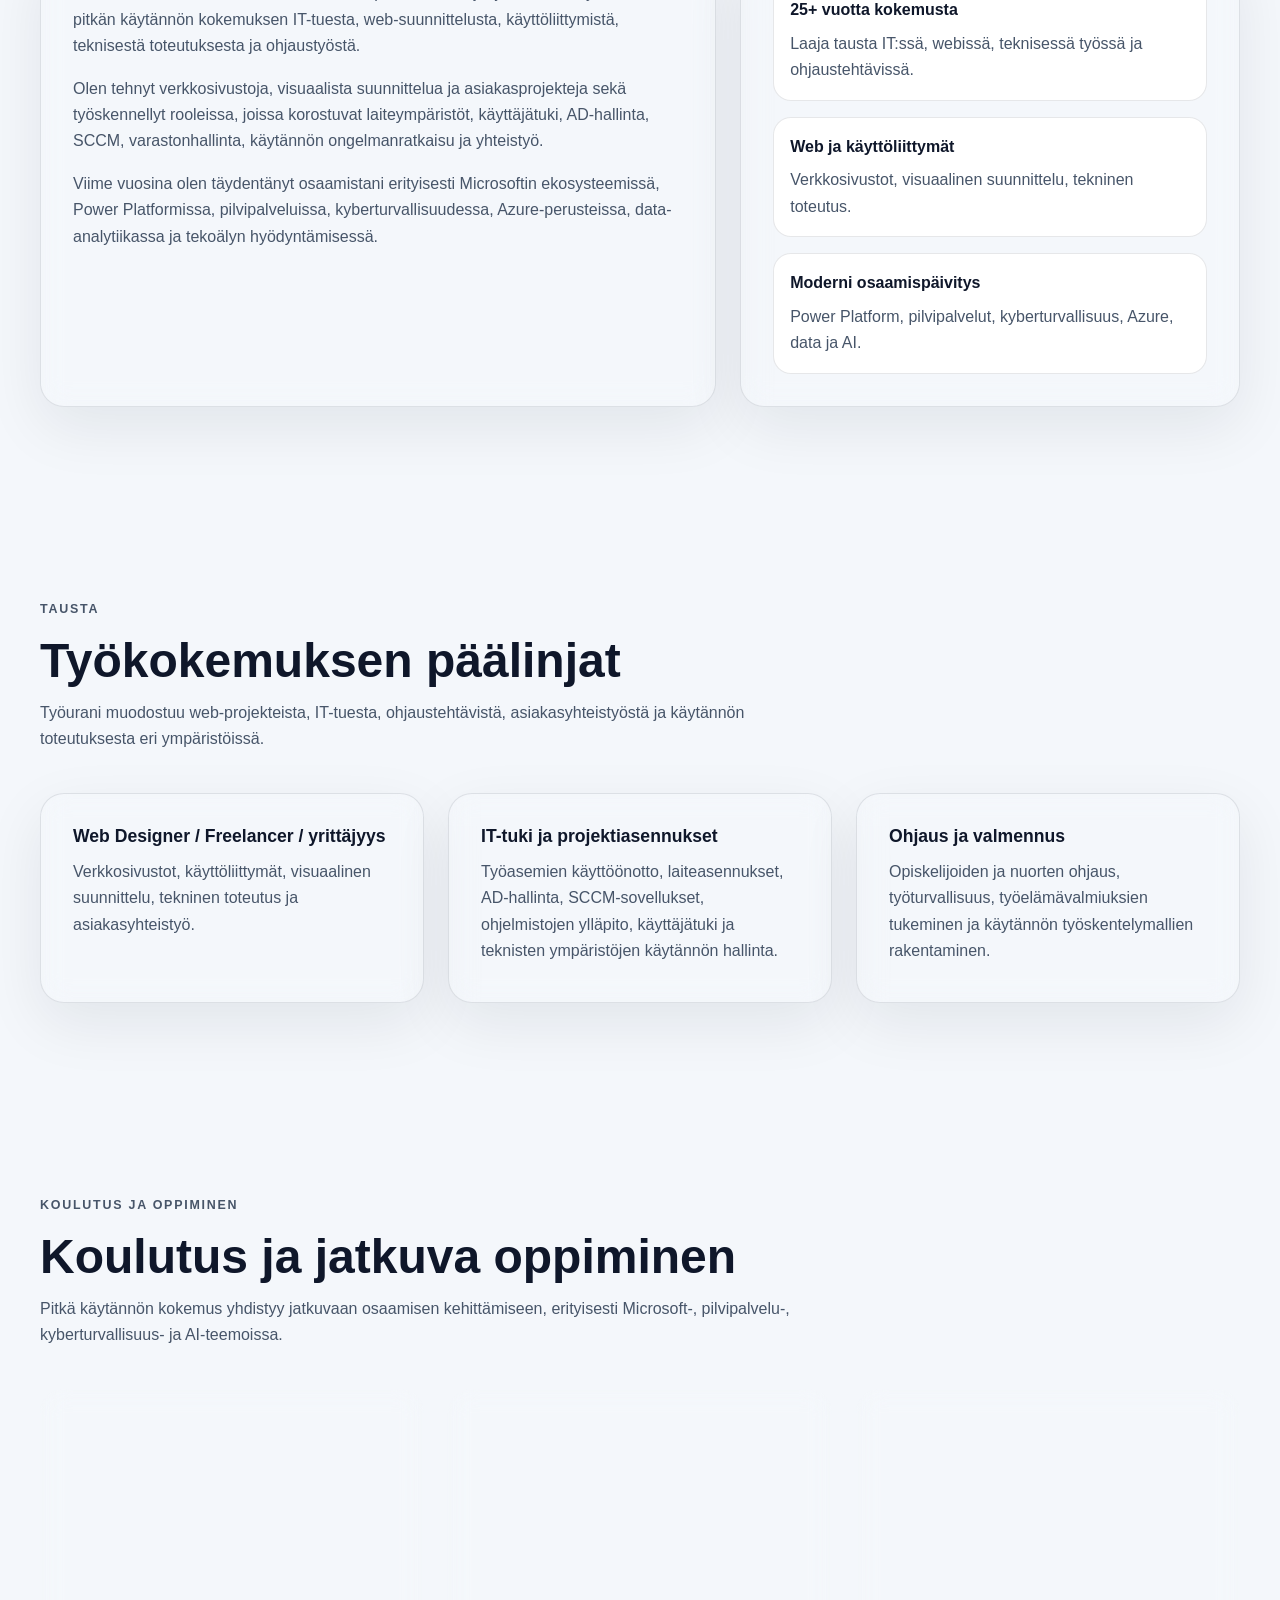
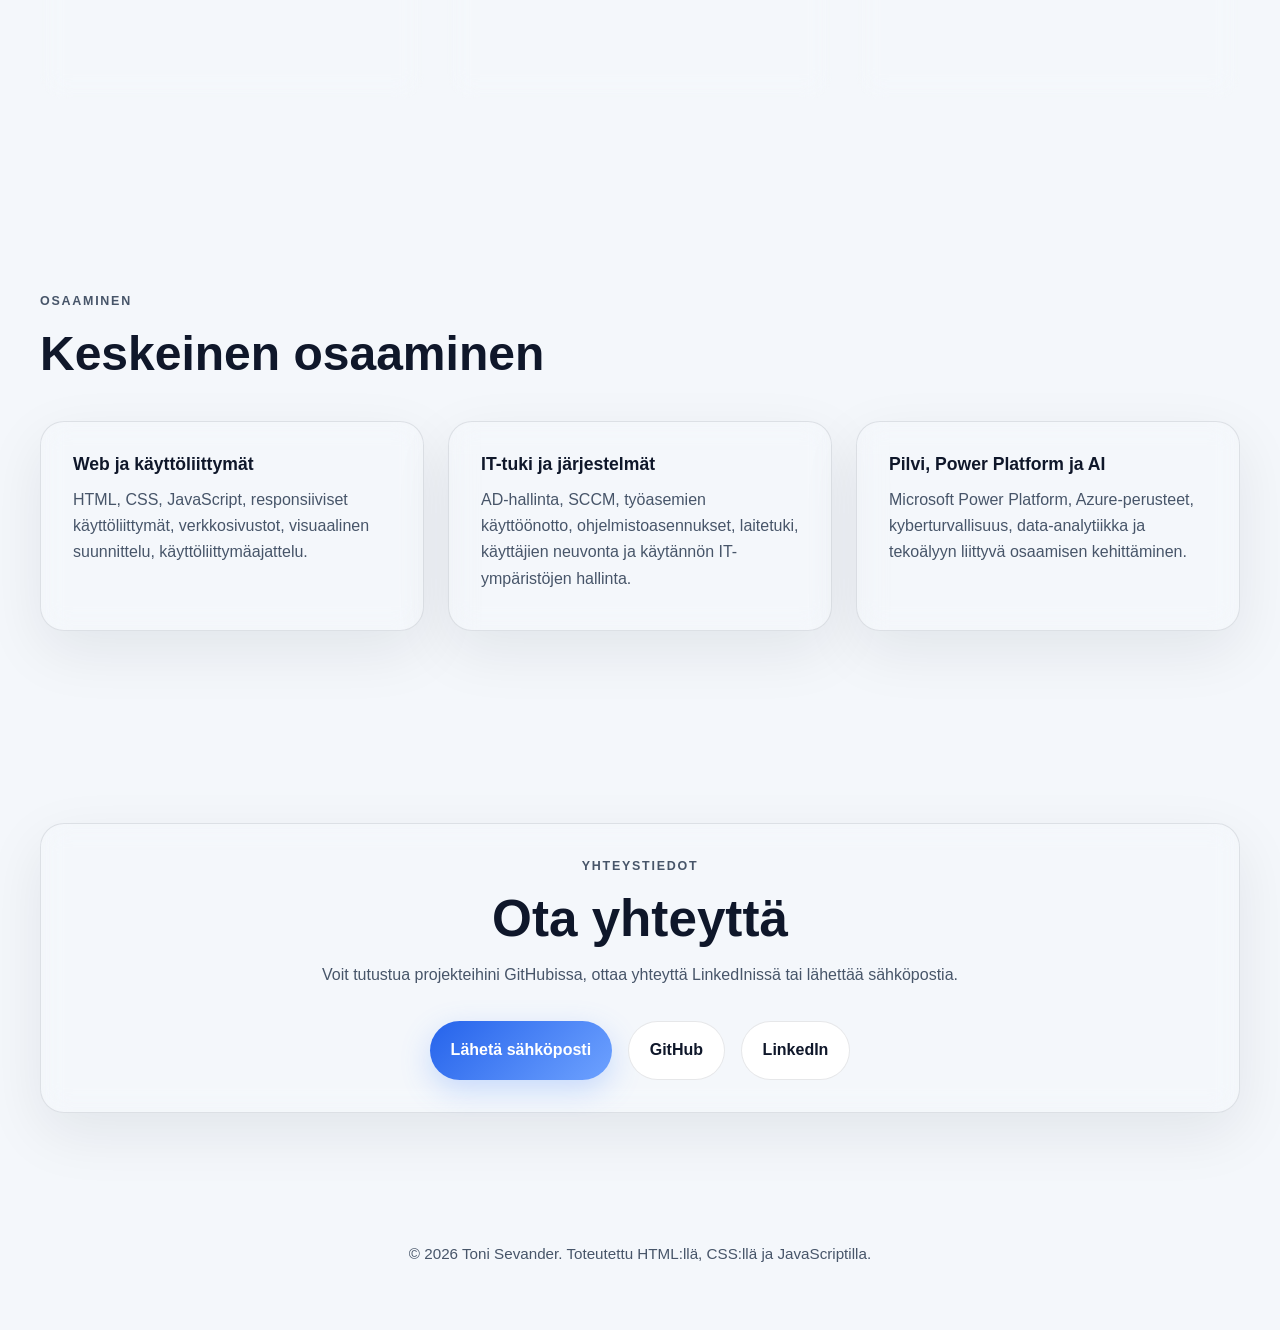
==== commit cf571172: "Refresh profile content and image framing Updated portfolio text to reflect broader experience in wa" ====
--- a/index.html
+++ b/index.html
@@ -438,9 +438,9 @@
             </p>
             <p>
               Olen tehnyt verkkosivustoja, visuaalista suunnittelua ja
-              asiakasprojekteja sekä työskennellyt rooleissa, joissa korostuvat
-              laiteympäristöt, käyttäjätuki, AD-hallinta, SCCM, käytännön
-              ongelmanratkaisu ja yhteistyö.
+              asiakasprojekteja sekä työskennellyt rooleissa, joissa korostuvat
+              laiteympäristöt, käyttäjätuki, AD-hallinta, SCCM, varastonhallinta,
+              käytännön ongelmanratkaisu ja yhteistyö.
             </p>
             <p>
               Viime vuosina olen täydentänyt osaamistani erityisesti Microsoftin
@@ -528,18 +528,20 @@
           <article class="stack-card glass">
             <h3>AI, Azure ja data</h3>
             <p>
-              Exploring Artificial Intelligence (2024), Practical AI (2023),
-              Exploring Microsoft Azure (2024–2026) ja Exploring Data and
-              Analytics (2026).
+              Exploring Artificial Intelligence (2024), Practical AI (2023),
+              Exploring Microsoft Azure (2024–2026) ja Exploring Data and
+              Analytics (2026). Vuonna 2026 olen suorittanut myös kurssit
+              Accelerating Development Workflow, Getting Started With Cloud Native
+              Data Storage ja Getting Started With Azure Development.
             </p>
           </article>
 
           <article class="stack-card glass">
             <h3>Vahva käytännön pohja</h3>
             <p>
-              Taustalla on myös tietojenkäsittelyn ammattitutkinto,
-              WWW- ja multimedia-koulutus sekä teknisen suunnittelun, puualan ja
-              taideteollisuusalan opintoja.
+              Taustalla on myös tietojenkäsittelyn ammattitutkinto,
+              WWW- ja multimedia-koulutus, mikrotukikoulutus sekä teknisen
+              suunnittelun, puualan ja taideteollisuusalan opintoja.
             </p>
           </article>
         </div>
--- a/style.css
+++ b/style.css
@@ -298,8 +298,8 @@
   padding: 0;
 }
 
-.profile-image-wrap {
-  aspect-ratio: 4 / 3;
+.profile-image-wrap {
+  aspect-ratio: 4 / 5;
   overflow: hidden;
   border-bottom: 1px solid var(--border);
   background:
@@ -312,7 +312,7 @@
   width: 100%;
   height: 100%;
   object-fit: cover;
-  object-position: center 15%;
+  object-position: center 20%;
   filter: saturate(1.02) contrast(1.02);
 }
 
